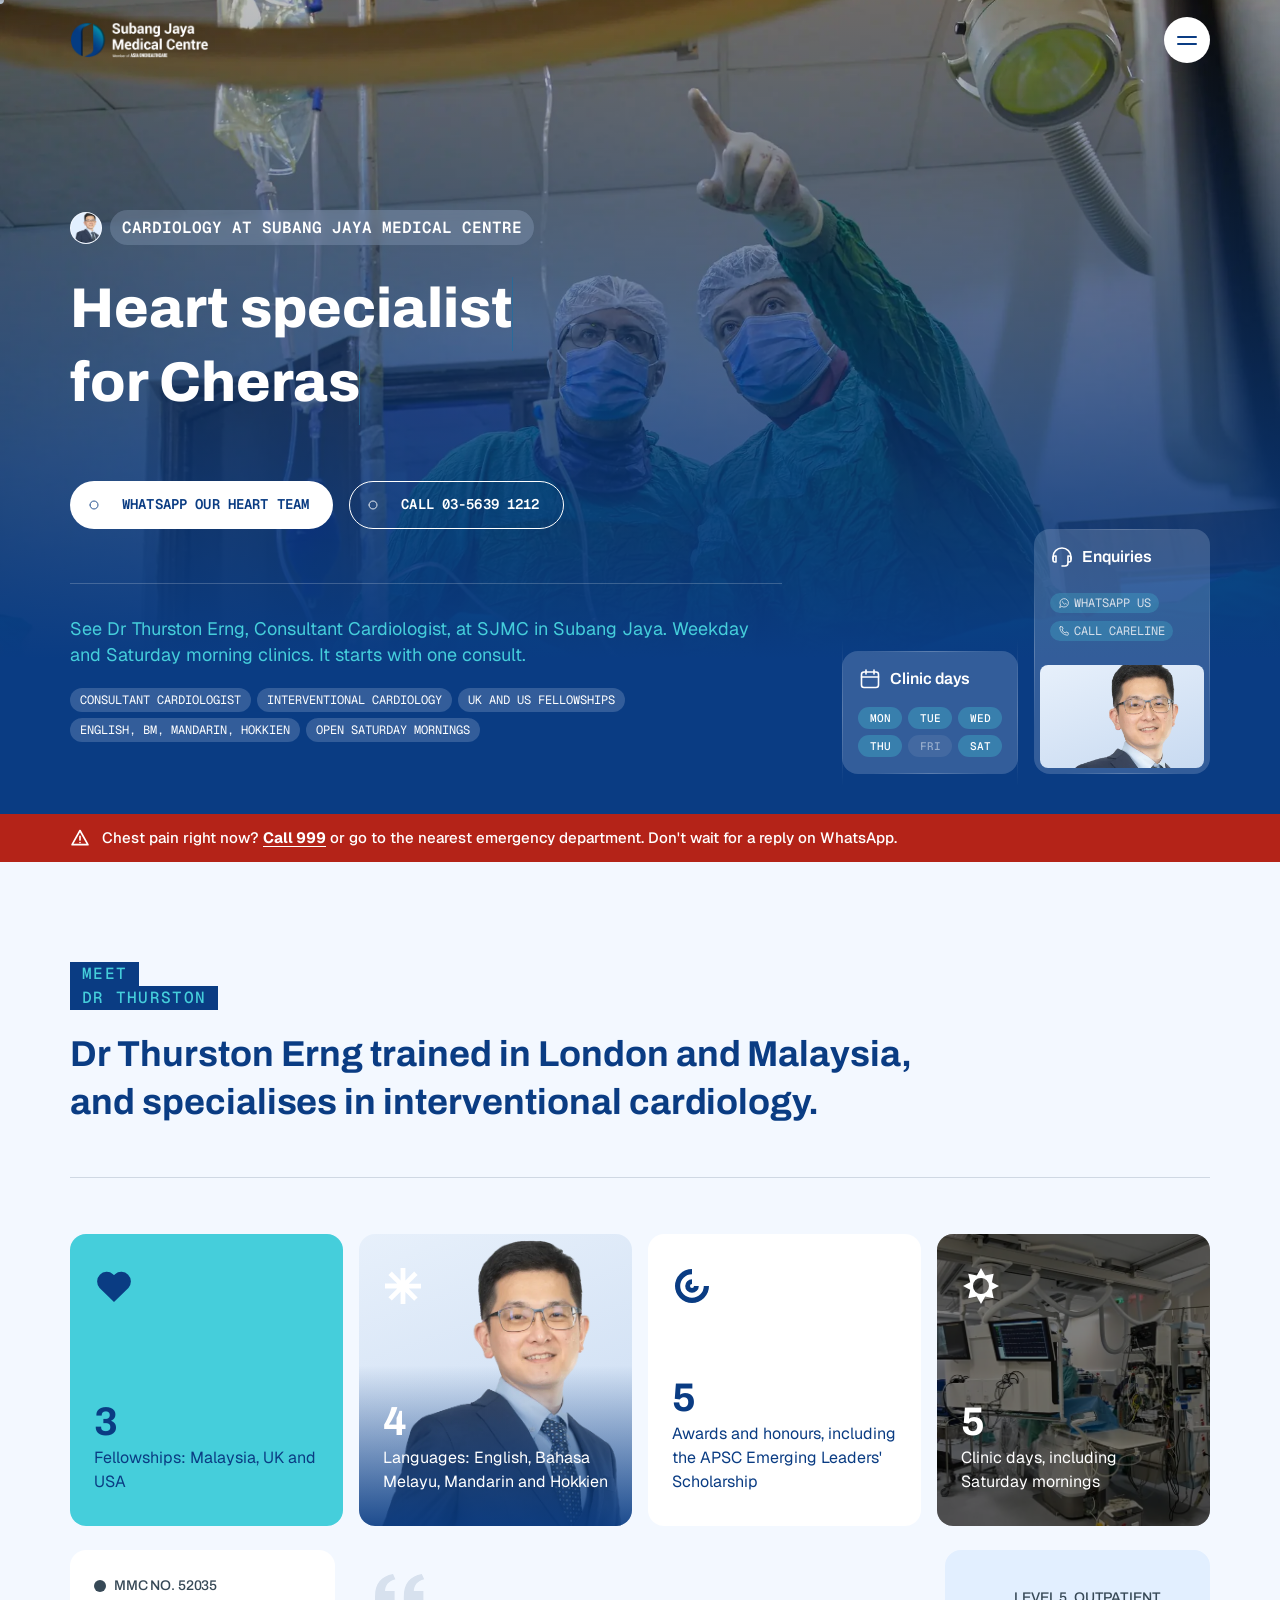
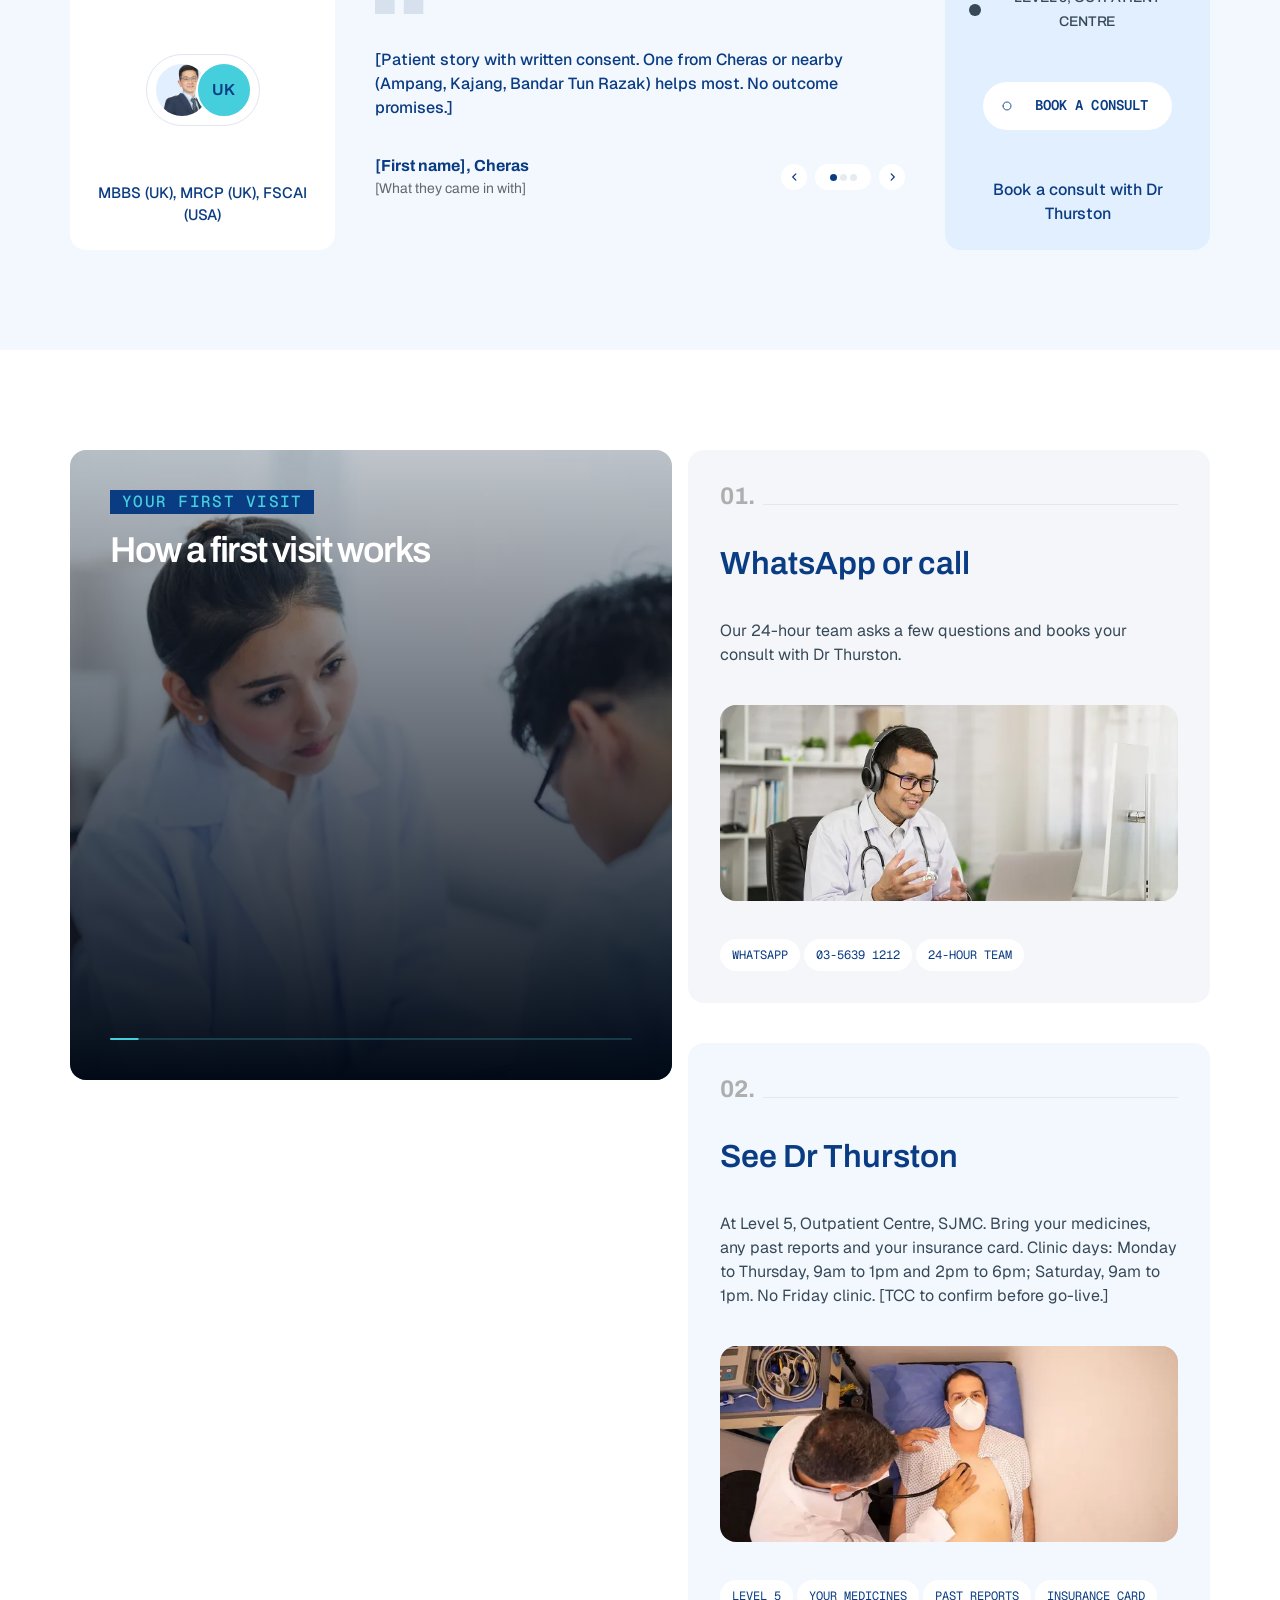
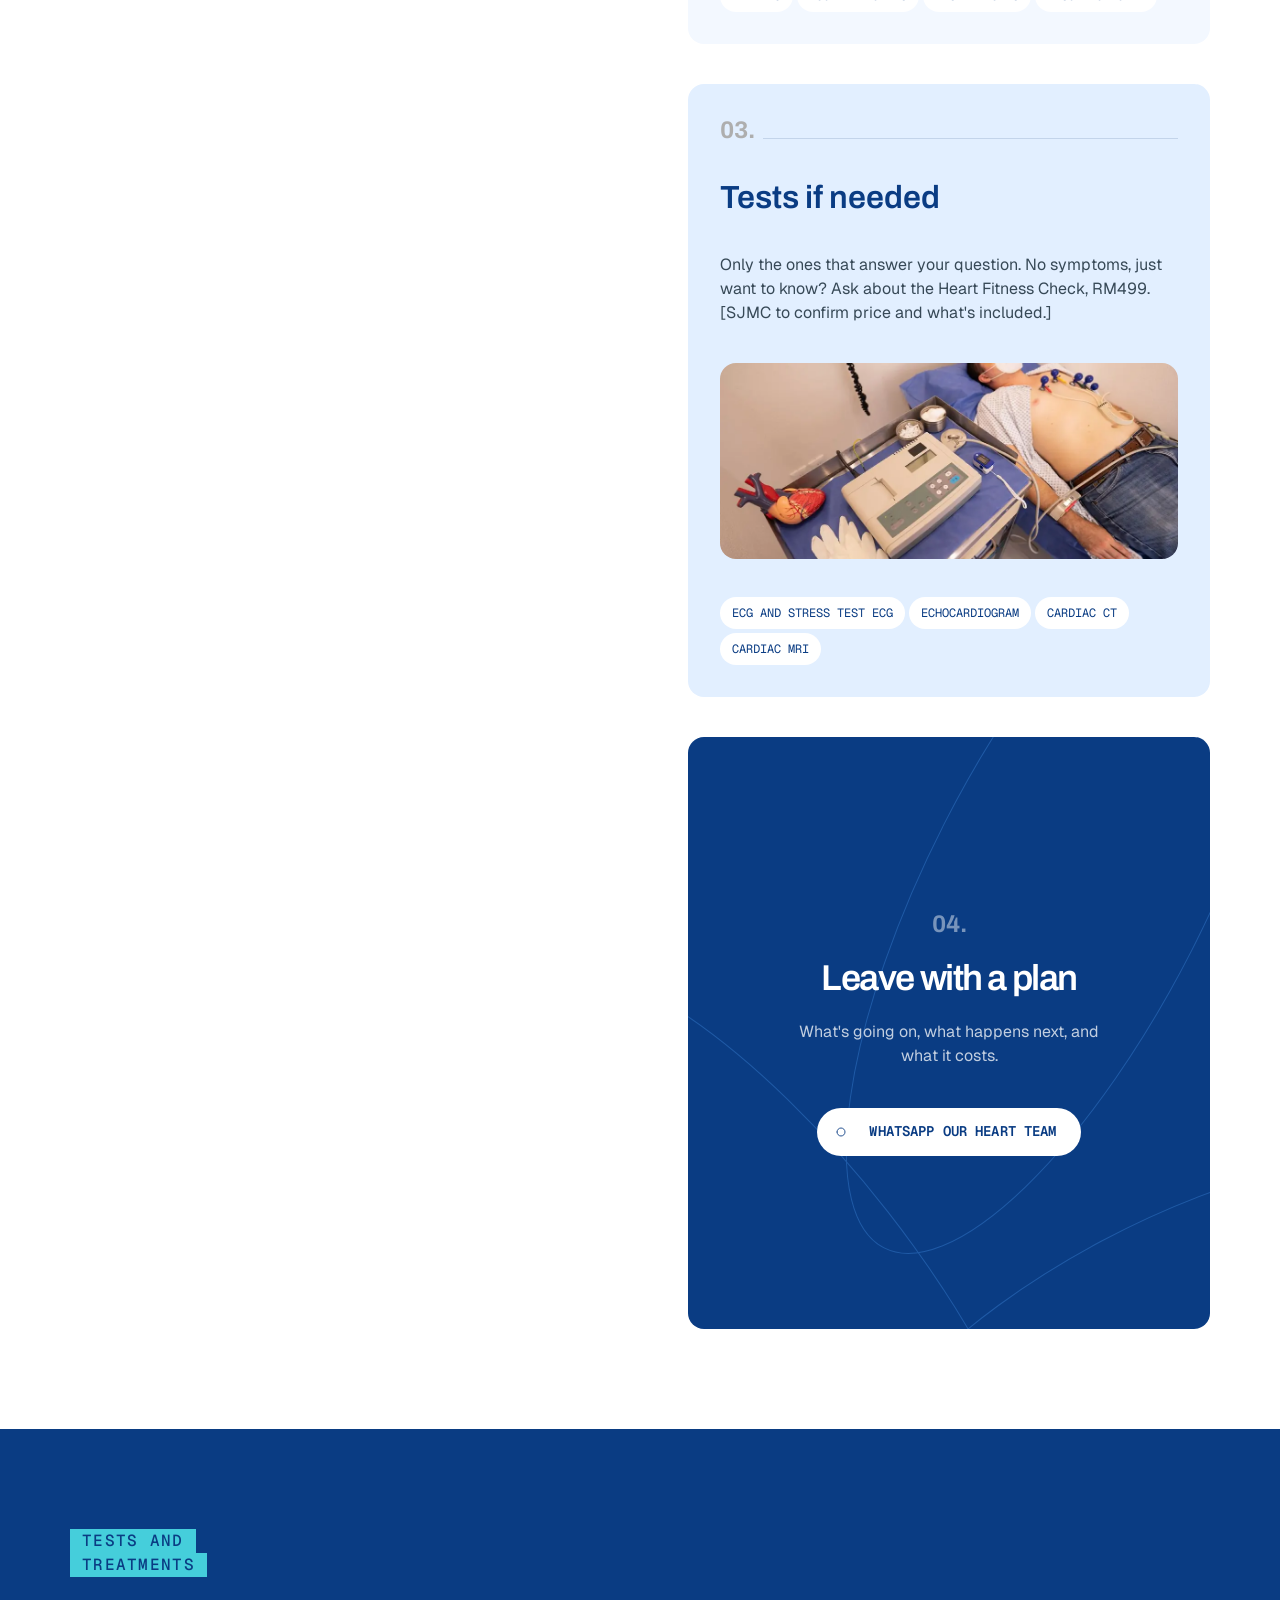
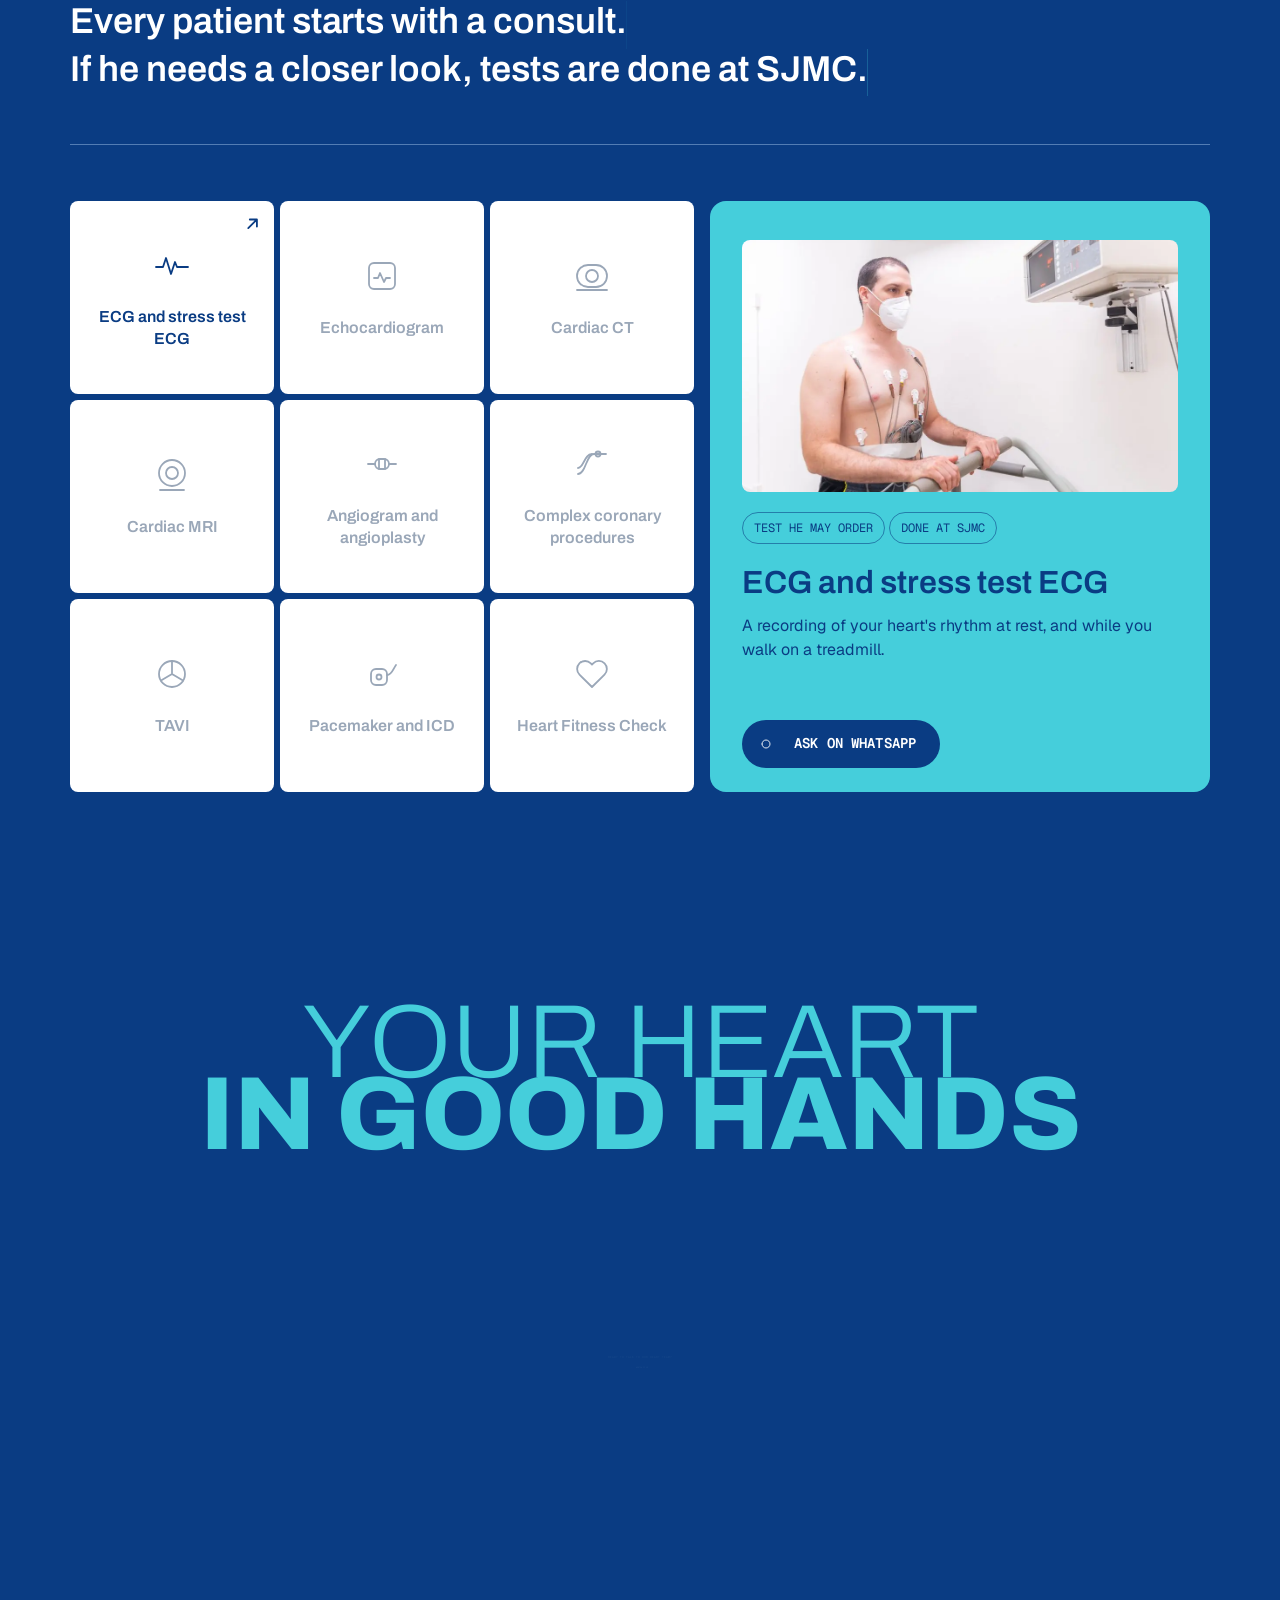
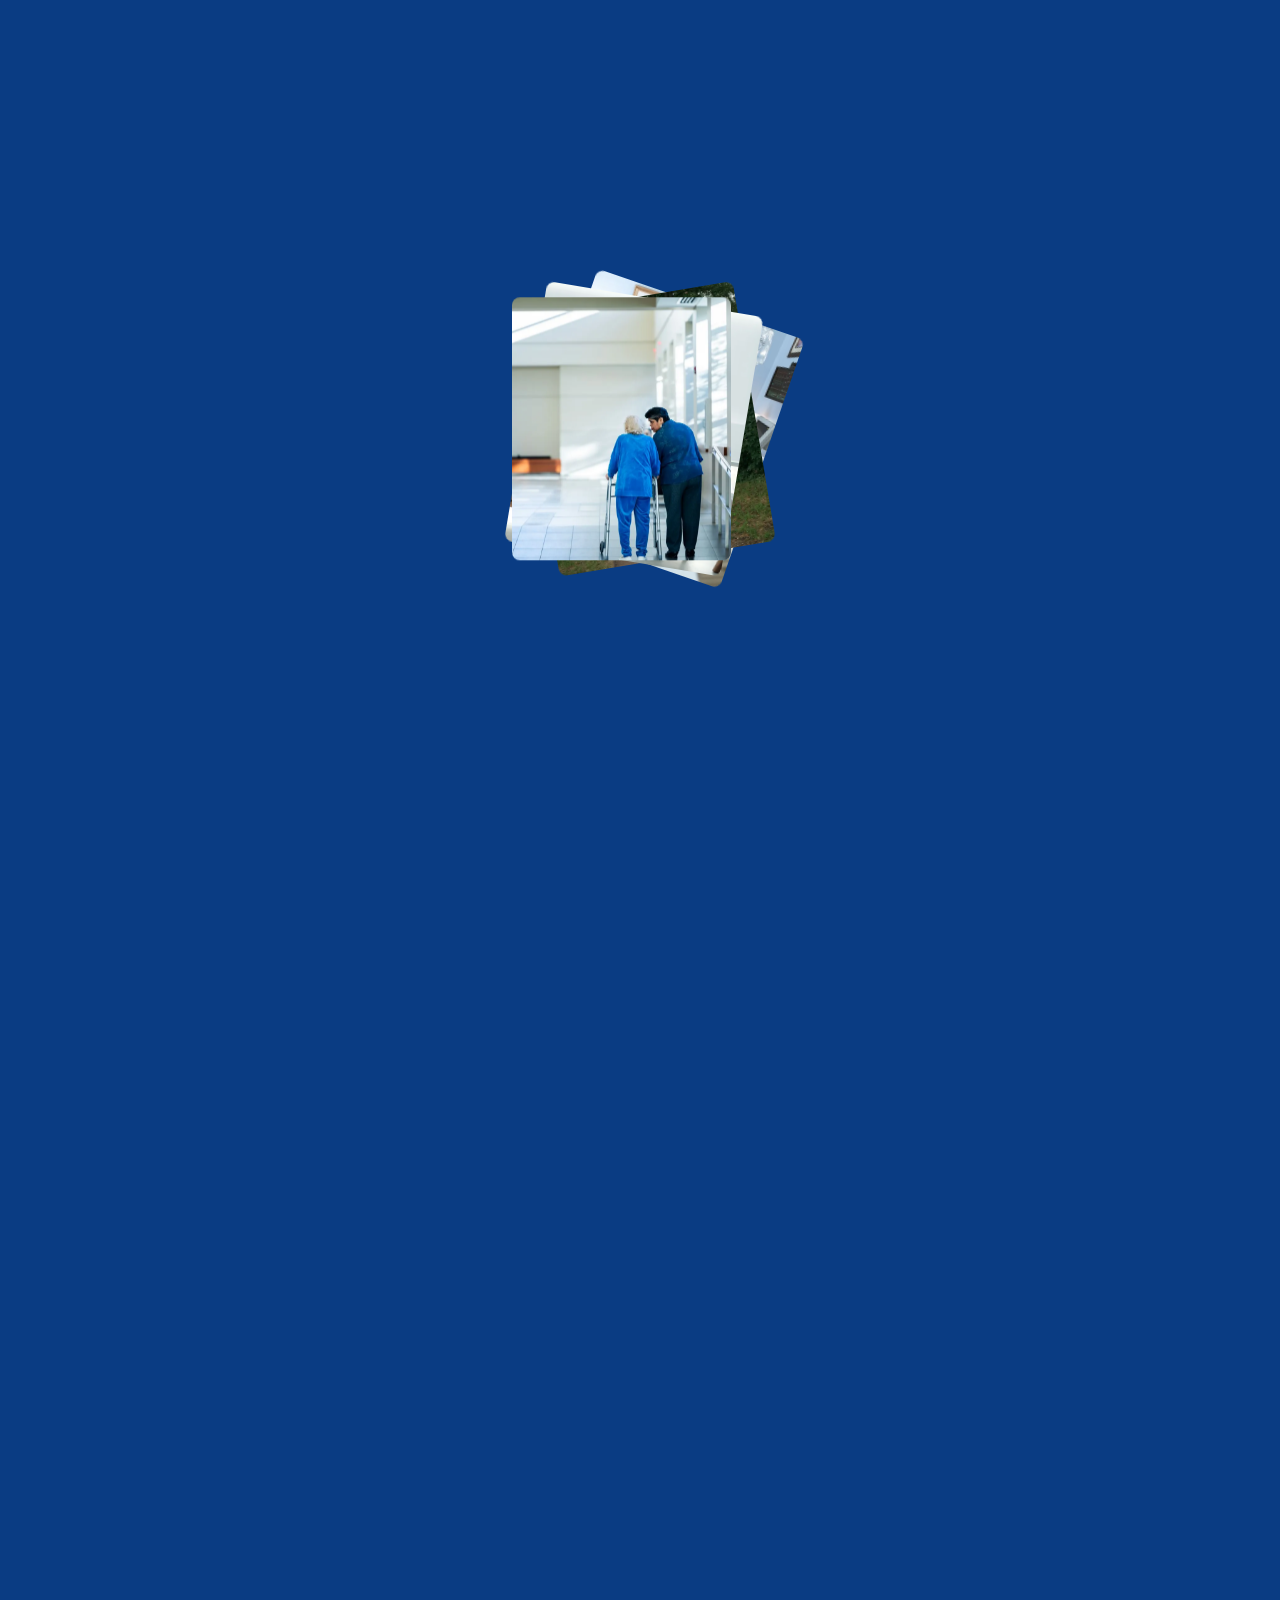
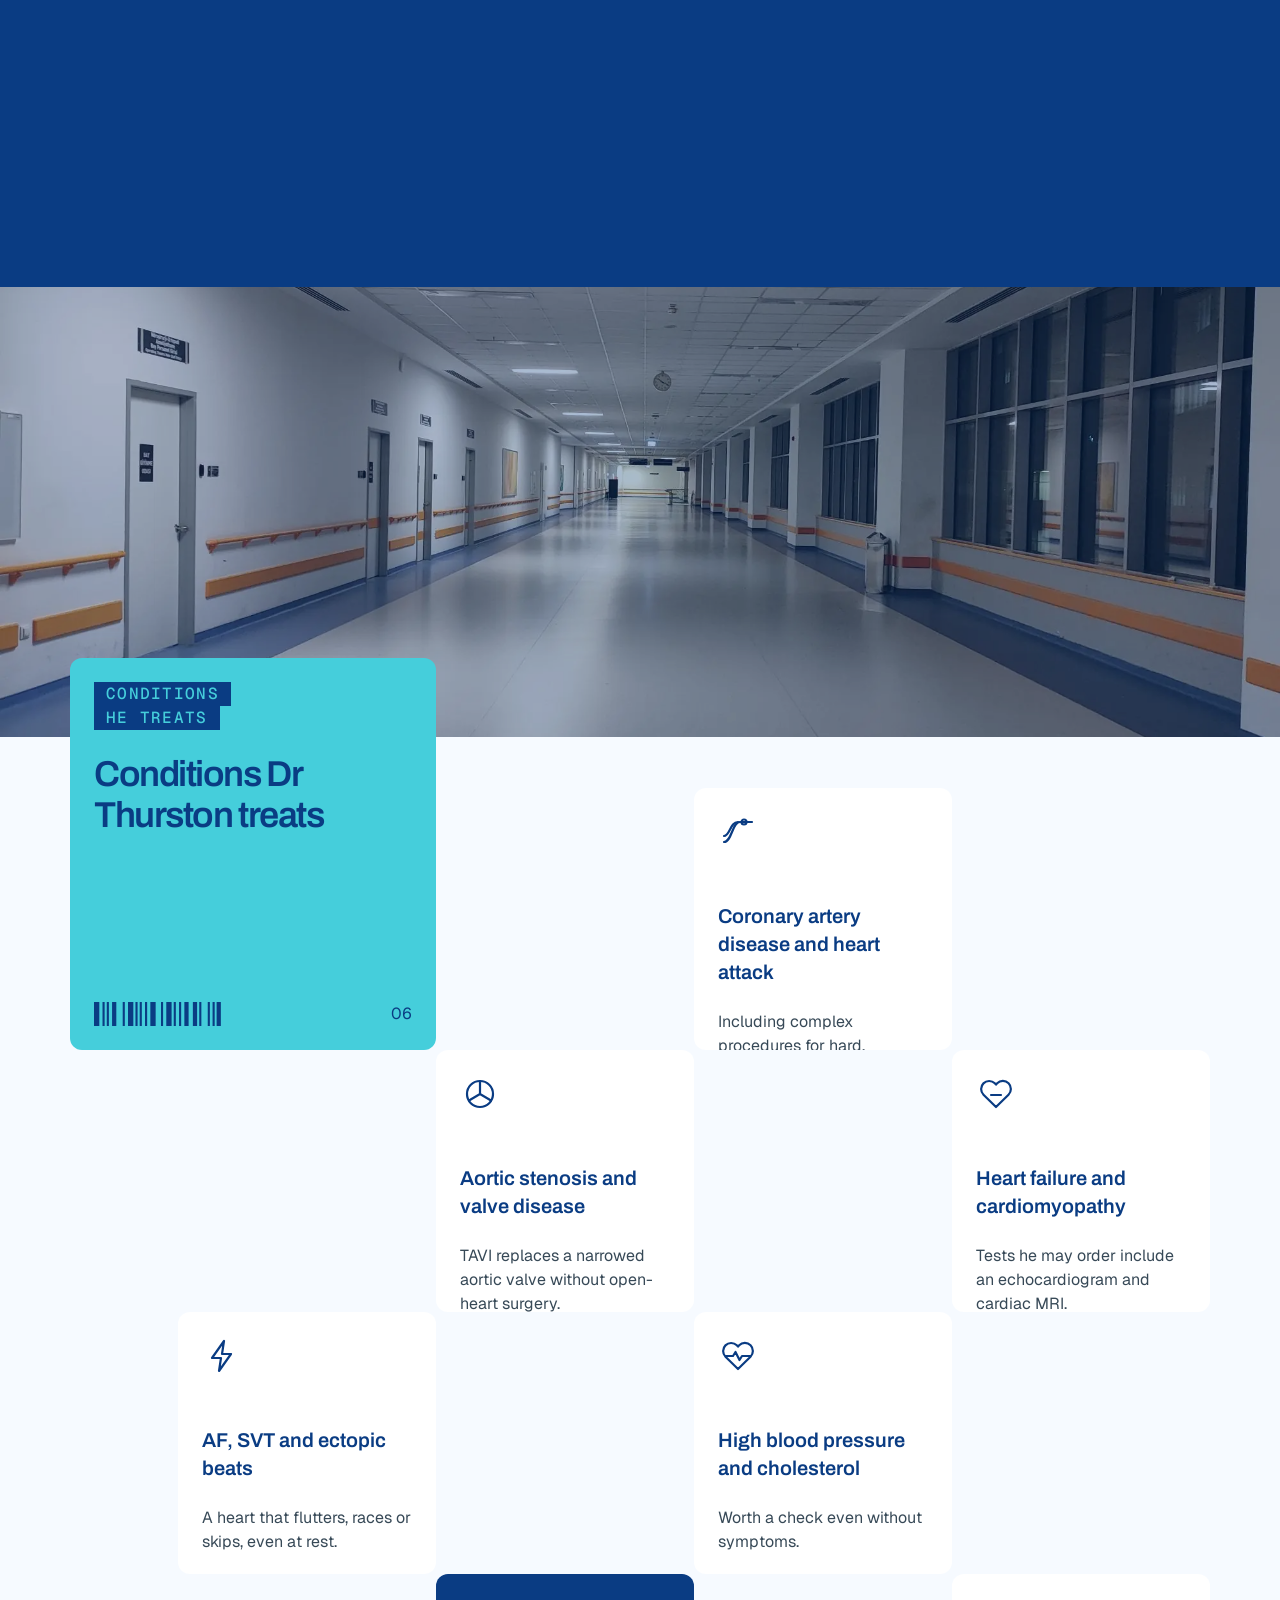
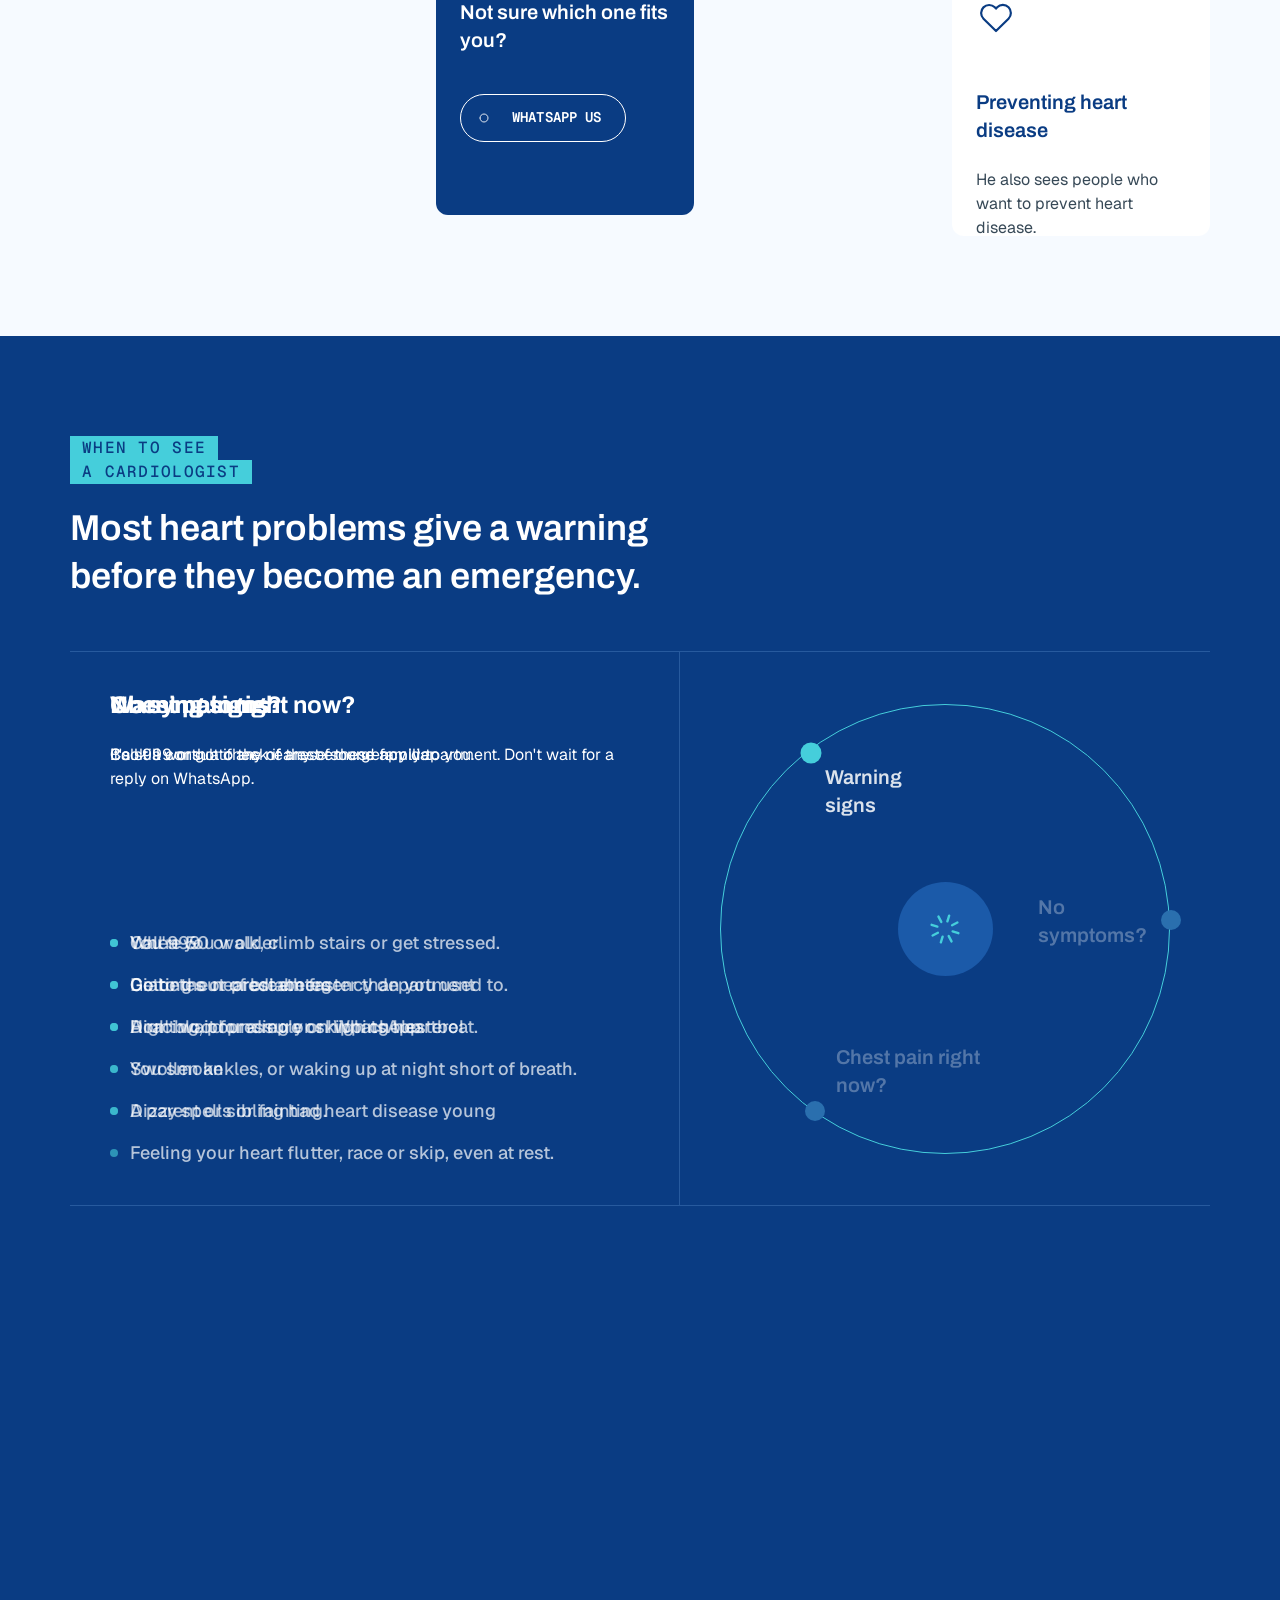
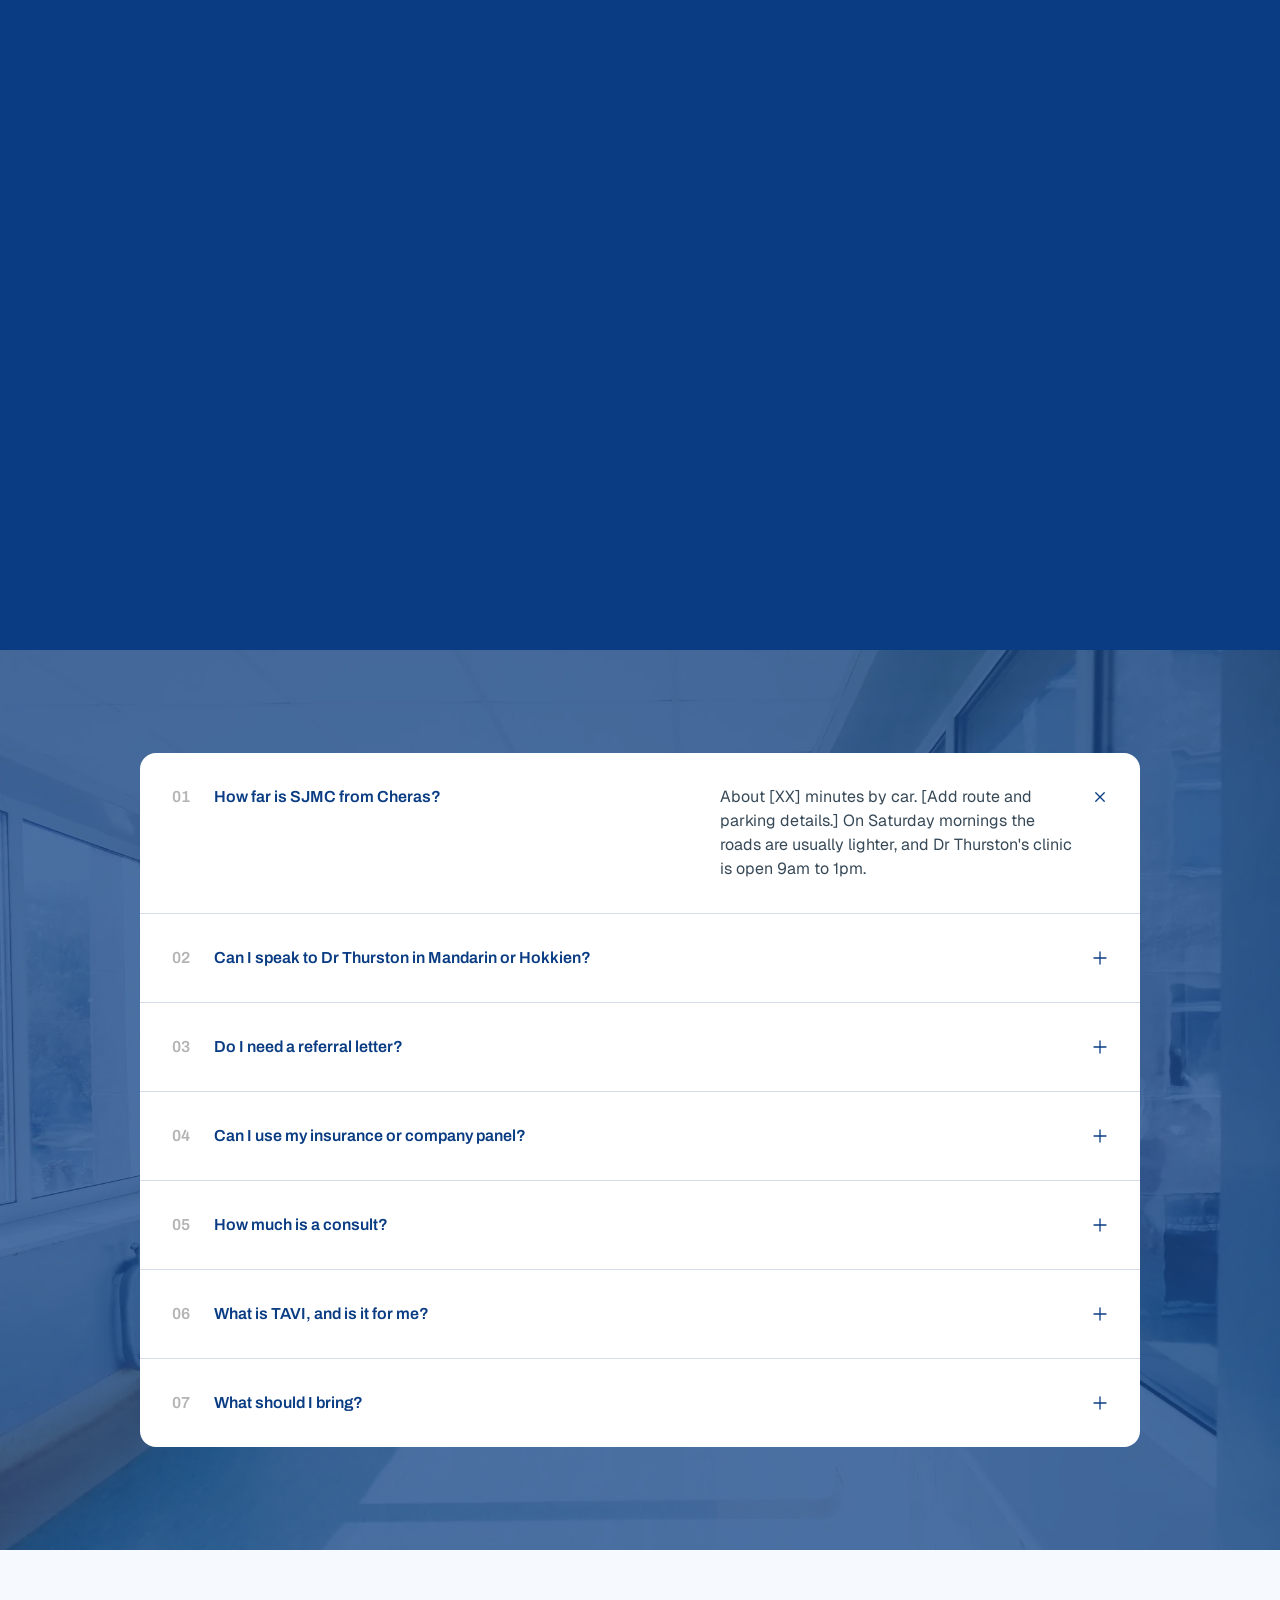
==== cheras/index.html @ 63e49a88 "Split into two doctor landing pages: Shah Alam and Cheras Rebuilt from MYSense's copy deck as two pa" ====
<!doctype html>
<html lang="en">
<head>
<meta charset="utf-8">
<meta name="viewport" content="width=device-width, initial-scale=1">
<title>Heart Specialist for Cheras | Dr Thurston, SJMC</title>
<meta name="description" content="See Consultant Cardiologist Dr Thurston Erng at SJMC. Saturday clinic, and he speaks English, BM, Mandarin and Hokkien. WhatsApp our heart team to book.">
<meta name="theme-color" content="#0a3c83">
<link rel="icon" type="image/png" href="../img/mark.png">
<link rel="preconnect" href="https://fonts.googleapis.com">
<link rel="preconnect" href="https://fonts.gstatic.com" crossorigin>
<link rel="stylesheet" href="https://fonts.googleapis.com/css2?family=Archivo:wght@300;400;500;600;700;800&family=Geist:wght@400;500;600;700&family=Geist+Mono:wght@400;500;600&family=Inter:wght@800&display=swap">
<link rel="stylesheet" href="../css/site.css?v=1792388953">
<script type="application/ld+json">{"@context": "https://schema.org", "@type": "FAQPage", "mainEntity": [{"@type": "Question", "name": "How far is SJMC from Cheras?", "acceptedAnswer": {"@type": "Answer", "text": "About [XX] minutes by car. [Add route and parking details.] On Saturday mornings the roads are usually lighter, and Dr Thurston's clinic is open 9am to 1pm."}}, {"@type": "Question", "name": "Can I speak to Dr Thurston in Mandarin or Hokkien?", "acceptedAnswer": {"@type": "Answer", "text": "Yes. He consults in English, Bahasa Melayu, Mandarin and Hokkien."}}, {"@type": "Question", "name": "Do I need a referral letter?", "acceptedAnswer": {"@type": "Answer", "text": "[SJMC to confirm.]"}}, {"@type": "Question", "name": "Can I use my insurance or company panel?", "acceptedAnswer": {"@type": "Answer", "text": "[SJMC to confirm panel list.] Bring your card and our team will check your cover before the visit."}}, {"@type": "Question", "name": "How much is a consult?", "acceptedAnswer": {"@type": "Answer", "text": "[SJMC to confirm.]"}}, {"@type": "Question", "name": "What is TAVI, and is it for me?", "acceptedAnswer": {"@type": "Answer", "text": "TAVI replaces a narrowed aortic valve through a thin tube, usually from the groin, instead of open-heart surgery. Whether it suits you depends on tests Dr Thurston explains at the consult."}}, {"@type": "Question", "name": "What should I bring?", "acceptedAnswer": {"@type": "Answer", "text": "Your IC, your medicines or a photo of them, past test reports and your insurance card."}}]}</script>
</head>
<body>
<div class="progress" aria-hidden="true"><i></i></div>
<div class="cursor" aria-hidden="true"><i class="cur-ring"></i><i class="cur-dot"></i></div>

<header class="nav" id="nav">
  <div class="wrap nav-in">
    <div class="nav-bar">
      <a class="nav-logo" href="#top" aria-label="Subang Jaya Medical Centre, back to top"><img src="../img/logo-light.webp" alt="Subang Jaya Medical Centre" width="600" height="155"></a>
      <button class="burger" type="button" aria-label="Open menu" aria-expanded="false" aria-controls="menu"><i></i><i></i></button>
    </div>
    <nav class="menu" id="menu" aria-label="Page sections">
      <div class="menu-head"><img src="../img/mark.webp" alt="" width="94" height="100"><button class="mclose" type="button" aria-label="Close menu"><i></i><i></i></button></div>
      <div class="menu-links"><a class="mlink" href="#top"><span class="mn">01</span><span class="mt">Home</span><svg class="arw" viewBox="0 0 14 14" aria-hidden="true"><path d="M1.5 7h10.5M7.8 2.6 12.2 7l-4.4 4.4" fill="none" stroke="currentColor" stroke-width="1.6" stroke-linecap="round" stroke-linejoin="round"/></svg></a><a class="mlink" href="#signs"><span class="mn">02</span><span class="mt">When to see us</span><svg class="arw" viewBox="0 0 14 14" aria-hidden="true"><path d="M1.5 7h10.5M7.8 2.6 12.2 7l-4.4 4.4" fill="none" stroke="currentColor" stroke-width="1.6" stroke-linecap="round" stroke-linejoin="round"/></svg></a><a class="mlink" href="#treatments"><span class="mn">03</span><span class="mt">Tests and treatments</span><svg class="arw" viewBox="0 0 14 14" aria-hidden="true"><path d="M1.5 7h10.5M7.8 2.6 12.2 7l-4.4 4.4" fill="none" stroke="currentColor" stroke-width="1.6" stroke-linecap="round" stroke-linejoin="round"/></svg></a><a class="mlink" href="#visit"><span class="mn">04</span><span class="mt">Your first visit</span><svg class="arw" viewBox="0 0 14 14" aria-hidden="true"><path d="M1.5 7h10.5M7.8 2.6 12.2 7l-4.4 4.4" fill="none" stroke="currentColor" stroke-width="1.6" stroke-linecap="round" stroke-linejoin="round"/></svg></a><a class="mlink" href="#doctor"><span class="mn">05</span><span class="mt">Meet Dr Thurston</span><svg class="arw" viewBox="0 0 14 14" aria-hidden="true"><path d="M1.5 7h10.5M7.8 2.6 12.2 7l-4.4 4.4" fill="none" stroke="currentColor" stroke-width="1.6" stroke-linecap="round" stroke-linejoin="round"/></svg></a><a class="mlink" href="#book"><span class="mn">06</span><span class="mt">WhatsApp us</span><svg class="arw" viewBox="0 0 14 14" aria-hidden="true"><path d="M1.5 7h10.5M7.8 2.6 12.2 7l-4.4 4.4" fill="none" stroke="currentColor" stroke-width="1.6" stroke-linecap="round" stroke-linejoin="round"/></svg></a></div>
    </nav>
  </div>
</header>
<main>

<section class="hero" id="top">
  <div class="hero-bg"><img class="" src="../img/hero.webp" alt="Cardiologists working in a catheterisation laboratory" decoding="async" style="object-position:55% 40%"><i class="hero-grad"></i></div>
  <div class="wrap hero-in">
    <div class="hero-top">
      <div class="hero-tw">
        <div class="trusted"><div class="avs"><img class="av" src="../img/dr-thurston.webp" alt="Dr Thurston Erng" decoding="async" style="object-position:50% 14%"></div><span class="tbadge">Cardiology at Subang Jaya Medical Centre</span></div>
        <div class="wipe hero-h w-hero"><div class="wl" data-delay="0.0"><h1 class="wt">Heart specialist</h1><i class="w1"></i><i class="w2"></i></div><div class="wl" data-delay="0.2"><h1 class="wt">for Cheras</h1><i class="w1"></i><i class="w2"></i></div></div>
      </div>
      <div class="btns"><a class="btn btn-solid" href="https://wa.me/60193171818?text=Hi%2C%20I%27d%20like%20a%20consult%20with%20Dr%20Thurston.%20Ref%3A%20CH-LP" target="_blank" rel="noopener"><span class="bi"><svg class="ring" viewBox="0 0 12 12" aria-hidden="true"><path d="M 0 4 C 0 1.791 1.791 0 4 0 C 6.209 0 8 1.791 8 4 C 8 6.209 6.209 8 4 8 C 1.791 8 0 6.209 0 4 Z" fill="none" stroke="currentColor" stroke-dasharray="25.136 22.622" stroke-linecap="round" stroke-linejoin="round" stroke-width=".875" transform="translate(2 2)"/></svg><svg class="arw" viewBox="0 0 14 14" aria-hidden="true"><path d="M1.5 7h10.5M7.8 2.6 12.2 7l-4.4 4.4" fill="none" stroke="currentColor" stroke-width="1.6" stroke-linecap="round" stroke-linejoin="round"/></svg></span><span class="bt">WhatsApp our heart team</span></a><a class="btn btn-outline" href="tel:+60356391212"><span class="bi"><svg class="ring" viewBox="0 0 12 12" aria-hidden="true"><path d="M 0 4 C 0 1.791 1.791 0 4 0 C 6.209 0 8 1.791 8 4 C 8 6.209 6.209 8 4 8 C 1.791 8 0 6.209 0 4 Z" fill="none" stroke="currentColor" stroke-dasharray="25.136 22.622" stroke-linecap="round" stroke-linejoin="round" stroke-width=".875" transform="translate(2 2)"/></svg><svg class="arw" viewBox="0 0 14 14" aria-hidden="true"><path d="M1.5 7h10.5M7.8 2.6 12.2 7l-4.4 4.4" fill="none" stroke="currentColor" stroke-width="1.6" stroke-linecap="round" stroke-linejoin="round"/></svg></span><span class="bt">Call 03-5639 1212</span></a></div>
    </div>
    <div class="hero-bottom">
      <div class="hero-sub"><p>See Dr Thurston Erng, Consultant Cardiologist, at SJMC in Subang Jaya. Weekday and Saturday morning clinics. It starts with one consult.</p><ul class="trust"><li>Consultant Cardiologist</li><li>Interventional cardiology</li><li>UK and US fellowships</li><li>English, BM, Mandarin, Hokkien</li><li>Open Saturday mornings</li></ul></div>
      <div class="hero-widgets">
        <div class="hw hw-follow"><i class="hl hl-r"></i><i class="hl hl-b"></i><i class="hl hl-l"></i><i class="hl hl-t"></i>
          <div class="hw-in">
            <div class="hw-title"><svg viewBox="0 0 24 24" aria-hidden="true" fill="none" stroke="currentColor" stroke-width="1.6" stroke-linecap="round" stroke-linejoin="round"><rect x="3.5" y="5" width="17" height="15.5" rx="2.5"/><path d="M3.5 10h17M8 3v4M16 3v4"/></svg><span>Clinic days</span></div>
            <div class="days"><span class="day on">Mon</span><span class="day on">Tue</span><span class="day on">Wed</span><span class="day on">Thu</span><span class="day">Fri</span><span class="day on">Sat</span></div>
          </div>
        </div>
        <div class="hw hw-enq"><i class="hl hl-r"></i><i class="hl hl-b"></i><i class="hl hl-l"></i><i class="hl hl-t"></i>
          <div class="hw-in">
            <div class="hw-title"><svg viewBox="0 0 24 24" aria-hidden="true" fill="none" stroke="currentColor" stroke-width="1.6" stroke-linecap="round" stroke-linejoin="round"><path d="M3 14v-2a9 9 0 0 1 18 0v2"/><path d="M21 15a2 2 0 0 1-2 2h-1v-6h1a2 2 0 0 1 2 2zM3 15a2 2 0 0 0 2 2h1v-6H5a2 2 0 0 0-2 2z"/><path d="M18 17v1a3 3 0 0 1-3 3h-3"/></svg><span>Enquiries</span></div>
            <div class="enq-badges">
              <a class="eb" href="https://wa.me/60193171818?text=Hi%2C%20I%27d%20like%20a%20consult%20with%20Dr%20Thurston.%20Ref%3A%20CH-LP" target="_blank" rel="noopener"><svg viewBox="0 0 24 24" aria-hidden="true" fill="none" stroke="currentColor" stroke-width="1.8" stroke-linecap="round" stroke-linejoin="round"><path d="M3.5 20.5 5 16a8.5 8.5 0 1 1 3.2 3.2z"/><path d="M9 9.5c.3 2 2.3 4.3 4.6 4.9l1.2-1.2 1.9.9"/></svg><span>WhatsApp us</span></a>
              <a class="eb" href="tel:+60356391212"><svg viewBox="0 0 24 24" aria-hidden="true" fill="none" stroke="currentColor" stroke-width="1.8" stroke-linecap="round" stroke-linejoin="round"><path d="M5 3.5h3.5l1.7 4.3-2.2 1.5a11 11 0 0 0 6.7 6.7l1.5-2.2 4.3 1.7V19a1.5 1.5 0 0 1-1.6 1.5A16.5 16.5 0 0 1 3.5 5.1 1.5 1.5 0 0 1 5 3.5z"/></svg><span>Call careline</span></a>
            </div>
          </div>
          <div class="hw-img hw-doc"><img class="" src="../img/dr-thurston.webp" alt="Dr Thurston Erng" loading="lazy" decoding="async" style="object-position:50% 12%"></div>
        </div>
      </div>
    </div>
  </div>
</section>
<div class="emerg" role="note"><div class="wrap emerg-in"><svg viewBox="0 0 24 24" aria-hidden="true" fill="none" stroke="currentColor" stroke-width="2" stroke-linecap="round" stroke-linejoin="round"><path d="M12 3 2.5 20h19z"/><path d="M12 10v4.5M12 17.5v.01"/></svg><p>Chest pain right now? <a href="tel:999">Call 999</a> or go to the nearest emergency department. Don&#x27;t wait for a reply on WhatsApp.</p></div></div>

<section class="about sec" id="doctor">
  <div class="wrap">
    <div class="sec-head"><div class="badge v1"><span class="bl"><i></i><b>Meet</b></span><span class="bl"><i></i><b>Dr Thurston</b></span></div><div class="wipe  w-light"><div class="wl" data-delay="0.0"><h2 class="wt">Dr Thurston Erng trained in London and Malaysia,</h2><i class="w1"></i><i class="w2"></i></div><div class="wl" data-delay="0.2"><h2 class="wt">and specialises in interventional cardiology.</h2><i class="w1"></i><i class="w2"></i></div></div></div>
    <div class="about-body">
      <div class="stats"><div class="sc sc-accent"><span class="sc-icon"><svg viewBox="0 0 40 40" aria-hidden="true"><path fill="currentColor" d="M20 36 5.6 21.9A9.6 9.6 0 0 1 19 8.2l1 1 1-1a9.6 9.6 0 0 1 13.4 13.7z"/></svg></span>
          <div class="sc-stat"><div class="num" aria-label="3"><span class="dg" data-d="3"><span class="dg-col"><span>0</span><span>1</span><span>2</span><span>3</span><span>4</span><span>5</span><span>6</span><span>7</span><span>8</span><span>9</span></span></span></div><p>Fellowships: Malaysia, UK and USA</p></div></div><div class="sc sc-photo"><div class="sc-bg sc-doc"><img class="" src="../img/dr-thurston.webp" alt="Dr Thurston Erng" loading="lazy" decoding="async" style="object-position:50% 10%"><i class="sc-fade"></i></div><span class="sc-icon spin"><svg viewBox="0 0 40 40" aria-hidden="true"><path fill="currentColor" d="M17.6 2h4.8v12.4l8.8-8.8 3.4 3.4-8.8 8.8H38v4.8H25.8l8.8 8.8-3.4 3.4-8.8-8.8V38h-4.8V25.8l-8.8 8.8-3.4-3.4 8.8-8.8H2v-4.8h12.2L5.4 9l3.4-3.4 8.8 8.8z"/></svg></span>
          <div class="sc-stat"><div class="num" aria-label="4"><span class="dg" data-d="4"><span class="dg-col"><span>0</span><span>1</span><span>2</span><span>3</span><span>4</span><span>5</span><span>6</span><span>7</span><span>8</span><span>9</span></span></span></div><p>Languages: English, Bahasa Melayu, Mandarin and Hokkien</p></div></div><div class="sc sc-white"><span class="sc-icon spin"><svg viewBox="0 0 40 40" aria-hidden="true"><path fill="currentColor" d="M20 3a17 17 0 1 0 17 17h-5.2A11.8 11.8 0 1 1 20 8.2V3zm0 10.2A6.8 6.8 0 1 0 26.8 20H22a2 2 0 1 1-2-2z"/></svg></span>
          <div class="sc-stat"><div class="num" aria-label="5"><span class="dg" data-d="5"><span class="dg-col"><span>0</span><span>1</span><span>2</span><span>3</span><span>4</span><span>5</span><span>6</span><span>7</span><span>8</span><span>9</span></span></span></div><p>Awards and honours, including the APSC Emerging Leaders&#x27; Scholarship</p></div></div><div class="sc sc-photo"><div class="sc-bg"><img class="" src="../img/blog-cathlab.webp" alt="A catheterisation laboratory" loading="lazy" decoding="async" style="object-position:50% 50%"><i class="sc-ov"></i></div><span class="sc-icon"><svg viewBox="0 0 40 40" aria-hidden="true"><path fill="currentColor" d="m20 2 4.2 7.6 8.5-1.9-1.9 8.5L38 20l-7.2 3.8 1.9 8.5-8.5-1.9L20 38l-4.2-7.6-8.5 1.9 1.9-8.5L2 20l7.2-3.8-1.9-8.5 8.5 1.9zm0 10a8 8 0 1 0 0 16 8 8 0 0 0 0-16z"/></svg></span>
          <div class="sc-stat"><div class="num" aria-label="5"><span class="dg" data-d="5"><span class="dg-col"><span>0</span><span>1</span><span>2</span><span>3</span><span>4</span><span>5</span><span>6</span><span>7</span><span>8</span><span>9</span></span></span></div><p>Clinic days, including Saturday mornings</p></div></div></div>
      <div class="stats2">
        <div class="rate">
          <div class="rate-top"><i class="dot"></i><span>MMC no. 52035</span></div>
          <div class="rate-av"><img class="" src="../img/dr-thurston.webp" alt="Dr Thurston Erng" loading="lazy" decoding="async" style="object-position:50% 12%"><span class="more">UK</span></div>
          <p>MBBS (UK), MRCP (UK), FSCAI (USA)</p>
        </div>
        <div class="testi" data-slider>
          <svg class="quote" viewBox="0 0 52 40" aria-hidden="true"><path fill="currentColor" d="M0 40V22.4C0 9.6 6 2.2 18 0l2.4 5.2C13.6 7 10.3 11 10 17h9.6v23zm28.8 0V22.4C28.8 9.6 34.8 2.2 46.8 0l2.4 5.2C42.4 7 39.1 11 38.8 17h9.6v23z"/></svg>
          <div class="q-block"><p class="q-text on">[Patient story with written consent. One from Cheras or nearby (Ampang, Kajang, Bandar Tun Razak) helps most. No outcome promises.]</p><p class="q-text">[Second patient story, with written consent. First name, area and what they came in with.]</p><p class="q-text">[Third patient story, with written consent.]</p></div>
          <div class="q-bottom">
            <div class="q-infos"><div class="q-info on"><b>[First name], Cheras</b><span>[What they came in with]</span></div><div class="q-info"><b>[First name], [area]</b><span>[What they came in with]</span></div><div class="q-info"><b>[First name], [area]</b><span>[What they came in with]</span></div></div>
            <div class="q-nav"><button class="q-arrow q-prev" type="button" aria-label="Previous story"><svg viewBox="0 0 8 10" aria-hidden="true"><path d="M5.5 1.5 2 5l3.5 3.5" fill="none" stroke="currentColor" stroke-width="1.4" stroke-linecap="round" stroke-linejoin="round"/></svg></button><div class="q-dots"><i class="on"></i><i class=""></i><i class=""></i></div><button class="q-arrow q-next" type="button" aria-label="Next story"><svg viewBox="0 0 8 10" aria-hidden="true"><path d="M2.5 1.5 6 5 2.5 8.5" fill="none" stroke="currentColor" stroke-width="1.4" stroke-linecap="round" stroke-linejoin="round"/></svg></button></div>
          </div>
        </div>
        <div class="est">
          <div class="rate-top"><i class="dot"></i><span>Level 5, Outpatient Centre</span></div>
          <a class="btn btn-solid" href="https://wa.me/60193171818?text=Hi%2C%20I%27d%20like%20a%20consult%20with%20Dr%20Thurston.%20Ref%3A%20CH-LP" target="_blank" rel="noopener"><span class="bi"><svg class="ring" viewBox="0 0 12 12" aria-hidden="true"><path d="M 0 4 C 0 1.791 1.791 0 4 0 C 6.209 0 8 1.791 8 4 C 8 6.209 6.209 8 4 8 C 1.791 8 0 6.209 0 4 Z" fill="none" stroke="currentColor" stroke-dasharray="25.136 22.622" stroke-linecap="round" stroke-linejoin="round" stroke-width=".875" transform="translate(2 2)"/></svg><svg class="arw" viewBox="0 0 14 14" aria-hidden="true"><path d="M1.5 7h10.5M7.8 2.6 12.2 7l-4.4 4.4" fill="none" stroke="currentColor" stroke-width="1.6" stroke-linecap="round" stroke-linejoin="round"/></svg></span><span class="bt">Book a consult</span></a>
          <p>Book a consult with Dr Thurston</p>
        </div>
      </div>
    </div>
  </div>
</section>

<section class="care sec" id="visit">
  <div class="wrap">
    <div class="care-slide">
      <div class="care-left">
        <div class="cl-bg"><img class="" src="../img/wwd-consult.webp" alt="A doctor talks a patient through her results" loading="lazy" decoding="async" style="object-position:45% 40%"><i class="cl-ov"></i></div>
        <div class="cl-top"><div class="badge v1"><span class="bl"><i></i><b>Your first visit</b></span></div><h2 class="cl-h">How a first visit works</h2></div>
        <div class="cl-div"><i></i></div>
      </div>
      <div class="care-cards"><article class="cc cc-1" data-card="0">
          <div class="cc-top"><div class="cc-sl"><span>01.</span><i></i></div>
            <div class="cc-tb"><h3>WhatsApp or call</h3><p>Our 24-hour team asks a few questions and books your consult with Dr Thurston.</p></div></div>
          <div class="cc-img"><img class="" src="../img/tele-consult.webp" alt="A member of the care team on a video call" loading="lazy" decoding="async"></div>
          <div class="tags"><span>WhatsApp</span><span>03-5639 1212</span><span>24-hour team</span></div></article><article class="cc cc-2" data-card="1">
          <div class="cc-top"><div class="cc-sl"><span>02.</span><i></i></div>
            <div class="cc-tb"><h3>See Dr Thurston</h3><p>At Level 5, Outpatient Centre, SJMC. Bring your medicines, any past reports and your insurance card. Clinic days: Monday to Thursday, 9am to 1pm and 2pm to 6pm; Saturday, 9am to 1pm. No Friday clinic. [TCC to confirm before go-live.]</p></div></div>
          <div class="cc-img"><img class="" src="../img/stat-exam.webp" alt="A doctor listens to a patient&#x27;s heart" loading="lazy" decoding="async"></div>
          <div class="tags"><span>Level 5</span><span>Your medicines</span><span>Past reports</span><span>Insurance card</span></div></article><article class="cc cc-3" data-card="2">
          <div class="cc-top"><div class="cc-sl"><span>03.</span><i></i></div>
            <div class="cc-tb"><h3>Tests if needed</h3><p>Only the ones that answer your question. No symptoms, just want to know? Ask about the Heart Fitness Check, RM499. [SJMC to confirm price and what&#x27;s included.]</p></div></div>
          <div class="cc-img"><img class="" src="../img/wwd-diagnose.webp" alt="A patient has an ECG recorded" loading="lazy" decoding="async"></div>
          <div class="tags"><span>ECG and stress test ECG</span><span>Echocardiogram</span><span>Cardiac CT</span><span>Cardiac MRI</span></div></article><article class="cc cc-cta" data-card="3"><svg class="arcs" viewBox="0 0 522 592" preserveAspectRatio="xMidYMid slice" aria-hidden="true" fill="none" stroke="currentColor"><ellipse pathLength="1" cx="380" cy="150" rx="139" ry="405" transform="rotate(27 380 150)"/><ellipse pathLength="1" cx="90" cy="560" rx="139" ry="405" transform="rotate(-38 90 560)"/><ellipse pathLength="1" cx="470" cy="610" rx="120" ry="330" transform="rotate(62 470 610)"/></svg><span class="cta-n">04.</span><h3>Leave with a plan</h3>
      <p class="cta-p">What's going on, what happens next, and what it costs.</p><a class="btn btn-solid" href="https://wa.me/60193171818?text=Hi%2C%20I%27d%20like%20a%20consult%20with%20Dr%20Thurston.%20Ref%3A%20CH-LP" target="_blank" rel="noopener"><span class="bi"><svg class="ring" viewBox="0 0 12 12" aria-hidden="true"><path d="M 0 4 C 0 1.791 1.791 0 4 0 C 6.209 0 8 1.791 8 4 C 8 6.209 6.209 8 4 8 C 1.791 8 0 6.209 0 4 Z" fill="none" stroke="currentColor" stroke-dasharray="25.136 22.622" stroke-linecap="round" stroke-linejoin="round" stroke-width=".875" transform="translate(2 2)"/></svg><svg class="arw" viewBox="0 0 14 14" aria-hidden="true"><path d="M1.5 7h10.5M7.8 2.6 12.2 7l-4.4 4.4" fill="none" stroke="currentColor" stroke-width="1.6" stroke-linecap="round" stroke-linejoin="round"/></svg></span><span class="bt">WhatsApp our heart team</span></a></article></div>
    </div>
  </div>
</section>

<section class="work sec" id="treatments">
  <div class="wrap work-top">
    <div class="sec-head"><div class="badge v2"><span class="bl"><i></i><b>Tests and</b></span><span class="bl"><i></i><b>treatments</b></span></div><div class="wipe  w-dark"><div class="wl" data-delay="0.0"><h2 class="wt">Every patient starts with a consult.</h2><i class="w1"></i><i class="w2"></i></div><div class="wl" data-delay="0.2"><h2 class="wt">If he needs a closer look, tests are done at SJMC.</h2><i class="w1"></i><i class="w2"></i></div></div></div>
    <div class="proc-desk">
      <div class="ptiles"><button class="pt on" type="button" data-i="0" aria-label="ECG and stress test ECG"><span class="pt-ic"><svg viewBox="0 0 40 40" aria-hidden="true" fill="none" stroke="currentColor" stroke-width="1.8" stroke-linecap="round" stroke-linejoin="round"><path pathLength="1" d="M4 22h7l3-9 5 16 4-12 2 5h11"/></svg></span><span class="pt-l">ECG and stress test ECG</span><span class="pt-go"><svg class="arw" viewBox="0 0 14 14" aria-hidden="true"><path d="M1.5 7h10.5M7.8 2.6 12.2 7l-4.4 4.4" fill="none" stroke="currentColor" stroke-width="1.6" stroke-linecap="round" stroke-linejoin="round"/></svg></span></button><button class="pt" type="button" data-i="1" aria-label="Echocardiogram"><span class="pt-ic"><svg viewBox="0 0 40 40" aria-hidden="true" fill="none" stroke="currentColor" stroke-width="1.8" stroke-linecap="round" stroke-linejoin="round"><rect pathLength="1" x="7" y="7" width="26" height="26" rx="5"/><path pathLength="1" d="M12 22h4l2-5 4 9 2-4h4"/></svg></span><span class="pt-l">Echocardiogram</span><span class="pt-go"><svg class="arw" viewBox="0 0 14 14" aria-hidden="true"><path d="M1.5 7h10.5M7.8 2.6 12.2 7l-4.4 4.4" fill="none" stroke="currentColor" stroke-width="1.6" stroke-linecap="round" stroke-linejoin="round"/></svg></span></button><button class="pt" type="button" data-i="2" aria-label="Cardiac CT"><span class="pt-ic"><svg viewBox="0 0 40 40" aria-hidden="true" fill="none" stroke="currentColor" stroke-width="1.8" stroke-linecap="round" stroke-linejoin="round"><rect pathLength="1" x="5" y="9" width="30" height="22" rx="11"/><circle pathLength="1" cx="20" cy="20" r="6"/><path pathLength="1" d="M5 34h30"/></svg></span><span class="pt-l">Cardiac CT</span><span class="pt-go"><svg class="arw" viewBox="0 0 14 14" aria-hidden="true"><path d="M1.5 7h10.5M7.8 2.6 12.2 7l-4.4 4.4" fill="none" stroke="currentColor" stroke-width="1.6" stroke-linecap="round" stroke-linejoin="round"/></svg></span></button><button class="pt" type="button" data-i="3" aria-label="Cardiac MRI"><span class="pt-ic"><svg viewBox="0 0 40 40" aria-hidden="true" fill="none" stroke="currentColor" stroke-width="1.8" stroke-linecap="round" stroke-linejoin="round"><circle pathLength="1" cx="20" cy="18" r="13"/><circle pathLength="1" cx="20" cy="18" r="6"/><path pathLength="1" d="M8 35h24"/></svg></span><span class="pt-l">Cardiac MRI</span><span class="pt-go"><svg class="arw" viewBox="0 0 14 14" aria-hidden="true"><path d="M1.5 7h10.5M7.8 2.6 12.2 7l-4.4 4.4" fill="none" stroke="currentColor" stroke-width="1.6" stroke-linecap="round" stroke-linejoin="round"/></svg></span></button><button class="pt" type="button" data-i="4" aria-label="Coronary angiogram and angioplasty (stenting)"><span class="pt-ic"><svg viewBox="0 0 40 40" aria-hidden="true" fill="none" stroke="currentColor" stroke-width="1.8" stroke-linecap="round" stroke-linejoin="round"><path pathLength="1" d="M6 20h7"/><path pathLength="1" d="M27 20h7"/><rect pathLength="1" x="13" y="15" width="14" height="10" rx="5"/><path pathLength="1" d="M17 15v10M23 15v10"/></svg></span><span class="pt-l">Angiogram and angioplasty</span><span class="pt-go"><svg class="arw" viewBox="0 0 14 14" aria-hidden="true"><path d="M1.5 7h10.5M7.8 2.6 12.2 7l-4.4 4.4" fill="none" stroke="currentColor" stroke-width="1.6" stroke-linecap="round" stroke-linejoin="round"/></svg></span></button><button class="pt" type="button" data-i="5" aria-label="Complex coronary procedures"><span class="pt-ic"><svg viewBox="0 0 40 40" aria-hidden="true" fill="none" stroke="currentColor" stroke-width="1.8" stroke-linecap="round" stroke-linejoin="round"><path pathLength="1" d="M6 30c8 0 8-20 16-20h12"/><path pathLength="1" d="M6 24c6 0 6-14 14-14"/><circle pathLength="1" cx="26" cy="10" r="2.5"/></svg></span><span class="pt-l">Complex coronary procedures</span><span class="pt-go"><svg class="arw" viewBox="0 0 14 14" aria-hidden="true"><path d="M1.5 7h10.5M7.8 2.6 12.2 7l-4.4 4.4" fill="none" stroke="currentColor" stroke-width="1.6" stroke-linecap="round" stroke-linejoin="round"/></svg></span></button><button class="pt" type="button" data-i="6" aria-label="TAVI"><span class="pt-ic"><svg viewBox="0 0 40 40" aria-hidden="true" fill="none" stroke="currentColor" stroke-width="1.8" stroke-linecap="round" stroke-linejoin="round"><circle pathLength="1" cx="20" cy="20" r="13"/><path pathLength="1" d="M20 7v13l11 6.5M20 20 9 26.5"/></svg></span><span class="pt-l">TAVI</span><span class="pt-go"><svg class="arw" viewBox="0 0 14 14" aria-hidden="true"><path d="M1.5 7h10.5M7.8 2.6 12.2 7l-4.4 4.4" fill="none" stroke="currentColor" stroke-width="1.6" stroke-linecap="round" stroke-linejoin="round"/></svg></span></button><button class="pt" type="button" data-i="7" aria-label="Pacemaker and ICD implantation"><span class="pt-ic"><svg viewBox="0 0 40 40" aria-hidden="true" fill="none" stroke="currentColor" stroke-width="1.8" stroke-linecap="round" stroke-linejoin="round"><rect pathLength="1" x="9" y="15" width="16" height="16" rx="5"/><path pathLength="1" d="M25 21c5 0 6-6 9-10"/><circle pathLength="1" cx="17" cy="23" r="2.5"/></svg></span><span class="pt-l">Pacemaker and ICD</span><span class="pt-go"><svg class="arw" viewBox="0 0 14 14" aria-hidden="true"><path d="M1.5 7h10.5M7.8 2.6 12.2 7l-4.4 4.4" fill="none" stroke="currentColor" stroke-width="1.6" stroke-linecap="round" stroke-linejoin="round"/></svg></span></button><button class="pt" type="button" data-i="8" aria-label="Heart Fitness Check"><span class="pt-ic"><svg viewBox="0 0 40 40" aria-hidden="true" fill="none" stroke="currentColor" stroke-width="1.8" stroke-linecap="round" stroke-linejoin="round"><path pathLength="1" d="M20 33 7.5 20.7a8 8 0 0 1 11.3-11.4L20 10.6l1.2-1.3a8 8 0 0 1 11.3 11.4z"/></svg></span><span class="pt-l">Heart Fitness Check</span><span class="pt-go"><svg class="arw" viewBox="0 0 14 14" aria-hidden="true"><path d="M1.5 7h10.5M7.8 2.6 12.2 7l-4.4 4.4" fill="none" stroke="currentColor" stroke-width="1.6" stroke-linecap="round" stroke-linejoin="round"/></svg></span></button></div>
      <div class="pdetail"><div class="pd on" data-i="0"><div class="pd-img"><img class="" src="../img/proc-ecg-stress.webp" alt="ECG and stress test ECG" loading="lazy" decoding="async"></div><div class="pd-tags"><span>Test he may order</span><span>Done at SJMC</span></div>
          <div class="pd-tw"><h3>ECG and stress test ECG</h3><p>A recording of your heart&#x27;s rhythm at rest, and while you walk on a treadmill.</p></div><a class="btn btn-dark" href="https://wa.me/60193171818?text=I%27d%20like%20to%20ask%20Dr%20Thurston%20about%20an%20ECG%20or%20stress%20test.%20Ref%3A%20CH-LP" target="_blank" rel="noopener"><span class="bi"><svg class="ring" viewBox="0 0 12 12" aria-hidden="true"><path d="M 0 4 C 0 1.791 1.791 0 4 0 C 6.209 0 8 1.791 8 4 C 8 6.209 6.209 8 4 8 C 1.791 8 0 6.209 0 4 Z" fill="none" stroke="currentColor" stroke-dasharray="25.136 22.622" stroke-linecap="round" stroke-linejoin="round" stroke-width=".875" transform="translate(2 2)"/></svg><svg class="arw" viewBox="0 0 14 14" aria-hidden="true"><path d="M1.5 7h10.5M7.8 2.6 12.2 7l-4.4 4.4" fill="none" stroke="currentColor" stroke-width="1.6" stroke-linecap="round" stroke-linejoin="round"/></svg></span><span class="bt">Ask on WhatsApp</span></a></div><div class="pd" data-i="1"><div class="pd-img"><img class="" src="../img/proc-echo.webp" alt="Echocardiogram" loading="lazy" decoding="async"></div><div class="pd-tags"><span>Test he may order</span><span>Done at SJMC</span></div>
          <div class="pd-tw"><h3>Echocardiogram</h3><p>An ultrasound scan of your heart&#x27;s chambers, valves and pumping.</p></div><a class="btn btn-dark" href="https://wa.me/60193171818?text=I%27d%20like%20to%20ask%20Dr%20Thurston%20about%20an%20echocardiogram.%20Ref%3A%20CH-LP" target="_blank" rel="noopener"><span class="bi"><svg class="ring" viewBox="0 0 12 12" aria-hidden="true"><path d="M 0 4 C 0 1.791 1.791 0 4 0 C 6.209 0 8 1.791 8 4 C 8 6.209 6.209 8 4 8 C 1.791 8 0 6.209 0 4 Z" fill="none" stroke="currentColor" stroke-dasharray="25.136 22.622" stroke-linecap="round" stroke-linejoin="round" stroke-width=".875" transform="translate(2 2)"/></svg><svg class="arw" viewBox="0 0 14 14" aria-hidden="true"><path d="M1.5 7h10.5M7.8 2.6 12.2 7l-4.4 4.4" fill="none" stroke="currentColor" stroke-width="1.6" stroke-linecap="round" stroke-linejoin="round"/></svg></span><span class="bt">Ask on WhatsApp</span></a></div><div class="pd" data-i="2"><div class="pd-img"><img class="" src="../img/proc-ct.webp" alt="Cardiac CT" loading="lazy" decoding="async"></div><div class="pd-tags"><span>Test he may order</span><span>Done at SJMC</span></div>
          <div class="pd-tw"><h3>Cardiac CT</h3><p>A CT scan of your heart and its arteries.</p></div><a class="btn btn-dark" href="https://wa.me/60193171818?text=I%27d%20like%20to%20ask%20Dr%20Thurston%20about%20a%20cardiac%20CT.%20Ref%3A%20CH-LP" target="_blank" rel="noopener"><span class="bi"><svg class="ring" viewBox="0 0 12 12" aria-hidden="true"><path d="M 0 4 C 0 1.791 1.791 0 4 0 C 6.209 0 8 1.791 8 4 C 8 6.209 6.209 8 4 8 C 1.791 8 0 6.209 0 4 Z" fill="none" stroke="currentColor" stroke-dasharray="25.136 22.622" stroke-linecap="round" stroke-linejoin="round" stroke-width=".875" transform="translate(2 2)"/></svg><svg class="arw" viewBox="0 0 14 14" aria-hidden="true"><path d="M1.5 7h10.5M7.8 2.6 12.2 7l-4.4 4.4" fill="none" stroke="currentColor" stroke-width="1.6" stroke-linecap="round" stroke-linejoin="round"/></svg></span><span class="bt">Ask on WhatsApp</span></a></div><div class="pd" data-i="3"><div class="pd-img"><img class="" src="../img/proc-mri.webp" alt="Cardiac MRI" loading="lazy" decoding="async"></div><div class="pd-tags"><span>Test he may order</span><span>Done at SJMC</span></div>
          <div class="pd-tw"><h3>Cardiac MRI</h3><p>A detailed scan of the heart muscle and how it pumps, without X-rays.</p></div><a class="btn btn-dark" href="https://wa.me/60193171818?text=I%27d%20like%20to%20ask%20Dr%20Thurston%20about%20a%20cardiac%20MRI.%20Ref%3A%20CH-LP" target="_blank" rel="noopener"><span class="bi"><svg class="ring" viewBox="0 0 12 12" aria-hidden="true"><path d="M 0 4 C 0 1.791 1.791 0 4 0 C 6.209 0 8 1.791 8 4 C 8 6.209 6.209 8 4 8 C 1.791 8 0 6.209 0 4 Z" fill="none" stroke="currentColor" stroke-dasharray="25.136 22.622" stroke-linecap="round" stroke-linejoin="round" stroke-width=".875" transform="translate(2 2)"/></svg><svg class="arw" viewBox="0 0 14 14" aria-hidden="true"><path d="M1.5 7h10.5M7.8 2.6 12.2 7l-4.4 4.4" fill="none" stroke="currentColor" stroke-width="1.6" stroke-linecap="round" stroke-linejoin="round"/></svg></span><span class="bt">Ask on WhatsApp</span></a></div><div class="pd" data-i="4"><div class="pd-img"><img class="" src="../img/proc-angioplasty.webp" alt="Coronary angiogram and angioplasty (stenting)" loading="lazy" decoding="async"></div><div class="pd-tags"><span>Treatment he performs</span><span>Consult first</span></div>
          <div class="pd-tw"><h3>Coronary angiogram and angioplasty (stenting)</h3><p>Opening narrowed or blocked heart arteries.</p></div><a class="btn btn-dark" href="https://wa.me/60193171818?text=I%27d%20like%20to%20ask%20Dr%20Thurston%20about%20an%20angiogram.%20Ref%3A%20CH-LP" target="_blank" rel="noopener"><span class="bi"><svg class="ring" viewBox="0 0 12 12" aria-hidden="true"><path d="M 0 4 C 0 1.791 1.791 0 4 0 C 6.209 0 8 1.791 8 4 C 8 6.209 6.209 8 4 8 C 1.791 8 0 6.209 0 4 Z" fill="none" stroke="currentColor" stroke-dasharray="25.136 22.622" stroke-linecap="round" stroke-linejoin="round" stroke-width=".875" transform="translate(2 2)"/></svg><svg class="arw" viewBox="0 0 14 14" aria-hidden="true"><path d="M1.5 7h10.5M7.8 2.6 12.2 7l-4.4 4.4" fill="none" stroke="currentColor" stroke-width="1.6" stroke-linecap="round" stroke-linejoin="round"/></svg></span><span class="bt">Ask on WhatsApp</span></a></div><div class="pd" data-i="5"><div class="pd-img"><img class="" src="../img/proc-catheter.webp" alt="Complex coronary procedures" loading="lazy" decoding="async"></div><div class="pd-tags"><span>Treatment he performs</span><span>Consult first</span></div>
          <div class="pd-tw"><h3>Complex coronary procedures</h3><p>For hard, calcified or long blockages.</p></div><a class="btn btn-dark" href="https://wa.me/60193171818?text=I%27d%20like%20to%20ask%20Dr%20Thurston%20about%20complex%20coronary%20procedures.%20Ref%3A%20CH-LP" target="_blank" rel="noopener"><span class="bi"><svg class="ring" viewBox="0 0 12 12" aria-hidden="true"><path d="M 0 4 C 0 1.791 1.791 0 4 0 C 6.209 0 8 1.791 8 4 C 8 6.209 6.209 8 4 8 C 1.791 8 0 6.209 0 4 Z" fill="none" stroke="currentColor" stroke-dasharray="25.136 22.622" stroke-linecap="round" stroke-linejoin="round" stroke-width=".875" transform="translate(2 2)"/></svg><svg class="arw" viewBox="0 0 14 14" aria-hidden="true"><path d="M1.5 7h10.5M7.8 2.6 12.2 7l-4.4 4.4" fill="none" stroke="currentColor" stroke-width="1.6" stroke-linecap="round" stroke-linejoin="round"/></svg></span><span class="bt">Ask on WhatsApp</span></a></div><div class="pd" data-i="6"><div class="pd-img"><img class="" src="../img/proc-rfa.webp" alt="TAVI" loading="lazy" decoding="async"></div><div class="pd-tags"><span>Treatment he performs</span><span>Consult first</span></div>
          <div class="pd-tw"><h3>TAVI</h3><p>A valve replacement through a small tube instead of open-heart surgery.</p></div><a class="btn btn-dark" href="https://wa.me/60193171818?text=I%27d%20like%20to%20ask%20Dr%20Thurston%20about%20TAVI.%20Ref%3A%20CH-LP" target="_blank" rel="noopener"><span class="bi"><svg class="ring" viewBox="0 0 12 12" aria-hidden="true"><path d="M 0 4 C 0 1.791 1.791 0 4 0 C 6.209 0 8 1.791 8 4 C 8 6.209 6.209 8 4 8 C 1.791 8 0 6.209 0 4 Z" fill="none" stroke="currentColor" stroke-dasharray="25.136 22.622" stroke-linecap="round" stroke-linejoin="round" stroke-width=".875" transform="translate(2 2)"/></svg><svg class="arw" viewBox="0 0 14 14" aria-hidden="true"><path d="M1.5 7h10.5M7.8 2.6 12.2 7l-4.4 4.4" fill="none" stroke="currentColor" stroke-width="1.6" stroke-linecap="round" stroke-linejoin="round"/></svg></span><span class="bt">Ask on WhatsApp</span></a></div><div class="pd" data-i="7"><div class="pd-img"><img class="" src="../img/proc-pacemaker.webp" alt="Pacemaker and ICD implantation" loading="lazy" decoding="async"></div><div class="pd-tags"><span>Treatment he performs</span><span>Consult first</span></div>
          <div class="pd-tw"><h3>Pacemaker and ICD implantation</h3><p>Small implanted devices that keep the heartbeat steady or correct a dangerous rhythm.</p></div><a class="btn btn-dark" href="https://wa.me/60193171818?text=I%27d%20like%20to%20ask%20Dr%20Thurston%20about%20a%20pacemaker%20or%20ICD.%20Ref%3A%20CH-LP" target="_blank" rel="noopener"><span class="bi"><svg class="ring" viewBox="0 0 12 12" aria-hidden="true"><path d="M 0 4 C 0 1.791 1.791 0 4 0 C 6.209 0 8 1.791 8 4 C 8 6.209 6.209 8 4 8 C 1.791 8 0 6.209 0 4 Z" fill="none" stroke="currentColor" stroke-dasharray="25.136 22.622" stroke-linecap="round" stroke-linejoin="round" stroke-width=".875" transform="translate(2 2)"/></svg><svg class="arw" viewBox="0 0 14 14" aria-hidden="true"><path d="M1.5 7h10.5M7.8 2.6 12.2 7l-4.4 4.4" fill="none" stroke="currentColor" stroke-width="1.6" stroke-linecap="round" stroke-linejoin="round"/></svg></span><span class="bt">Ask on WhatsApp</span></a></div><div class="pd" data-i="8"><div class="pd-img"><img class="" src="../img/proc-heartcheck.webp" alt="Heart Fitness Check" loading="lazy" decoding="async"></div><div class="pd-tags"><span>No symptoms</span><span>RM499 [to confirm]</span></div>
          <div class="pd-tw"><h3>Heart Fitness Check</h3><p>No symptoms, just want to know? Ask about the Heart Fitness Check, RM499. [SJMC to confirm price and what&#x27;s included.]</p></div><a class="btn btn-dark" href="https://wa.me/60193171818?text=I%27d%20like%20to%20ask%20Dr%20Thurston%20about%20the%20Heart%20Fitness%20Check.%20Ref%3A%20CH-LP" target="_blank" rel="noopener"><span class="bi"><svg class="ring" viewBox="0 0 12 12" aria-hidden="true"><path d="M 0 4 C 0 1.791 1.791 0 4 0 C 6.209 0 8 1.791 8 4 C 8 6.209 6.209 8 4 8 C 1.791 8 0 6.209 0 4 Z" fill="none" stroke="currentColor" stroke-dasharray="25.136 22.622" stroke-linecap="round" stroke-linejoin="round" stroke-width=".875" transform="translate(2 2)"/></svg><svg class="arw" viewBox="0 0 14 14" aria-hidden="true"><path d="M1.5 7h10.5M7.8 2.6 12.2 7l-4.4 4.4" fill="none" stroke="currentColor" stroke-width="1.6" stroke-linecap="round" stroke-linejoin="round"/></svg></span><span class="bt">Ask on WhatsApp</span></a></div></div>
    </div>
    <div class="proc-list"><article class="pm"><div class="pd-img"><img class="" src="../img/proc-ecg-stress.webp" alt="ECG and stress test ECG" loading="lazy" decoding="async"></div><div class="pd-tags"><span>Test he may order</span><span>Done at SJMC</span></div>
          <div class="pd-tw"><h3>ECG and stress test ECG</h3><p>A recording of your heart&#x27;s rhythm at rest, and while you walk on a treadmill.</p></div><a class="btn btn-dark" href="https://wa.me/60193171818?text=I%27d%20like%20to%20ask%20Dr%20Thurston%20about%20an%20ECG%20or%20stress%20test.%20Ref%3A%20CH-LP" target="_blank" rel="noopener"><span class="bi"><svg class="ring" viewBox="0 0 12 12" aria-hidden="true"><path d="M 0 4 C 0 1.791 1.791 0 4 0 C 6.209 0 8 1.791 8 4 C 8 6.209 6.209 8 4 8 C 1.791 8 0 6.209 0 4 Z" fill="none" stroke="currentColor" stroke-dasharray="25.136 22.622" stroke-linecap="round" stroke-linejoin="round" stroke-width=".875" transform="translate(2 2)"/></svg><svg class="arw" viewBox="0 0 14 14" aria-hidden="true"><path d="M1.5 7h10.5M7.8 2.6 12.2 7l-4.4 4.4" fill="none" stroke="currentColor" stroke-width="1.6" stroke-linecap="round" stroke-linejoin="round"/></svg></span><span class="bt">Ask on WhatsApp</span></a></article><article class="pm"><div class="pd-img"><img class="" src="../img/proc-echo.webp" alt="Echocardiogram" loading="lazy" decoding="async"></div><div class="pd-tags"><span>Test he may order</span><span>Done at SJMC</span></div>
          <div class="pd-tw"><h3>Echocardiogram</h3><p>An ultrasound scan of your heart&#x27;s chambers, valves and pumping.</p></div><a class="btn btn-dark" href="https://wa.me/60193171818?text=I%27d%20like%20to%20ask%20Dr%20Thurston%20about%20an%20echocardiogram.%20Ref%3A%20CH-LP" target="_blank" rel="noopener"><span class="bi"><svg class="ring" viewBox="0 0 12 12" aria-hidden="true"><path d="M 0 4 C 0 1.791 1.791 0 4 0 C 6.209 0 8 1.791 8 4 C 8 6.209 6.209 8 4 8 C 1.791 8 0 6.209 0 4 Z" fill="none" stroke="currentColor" stroke-dasharray="25.136 22.622" stroke-linecap="round" stroke-linejoin="round" stroke-width=".875" transform="translate(2 2)"/></svg><svg class="arw" viewBox="0 0 14 14" aria-hidden="true"><path d="M1.5 7h10.5M7.8 2.6 12.2 7l-4.4 4.4" fill="none" stroke="currentColor" stroke-width="1.6" stroke-linecap="round" stroke-linejoin="round"/></svg></span><span class="bt">Ask on WhatsApp</span></a></article><article class="pm"><div class="pd-img"><img class="" src="../img/proc-ct.webp" alt="Cardiac CT" loading="lazy" decoding="async"></div><div class="pd-tags"><span>Test he may order</span><span>Done at SJMC</span></div>
          <div class="pd-tw"><h3>Cardiac CT</h3><p>A CT scan of your heart and its arteries.</p></div><a class="btn btn-dark" href="https://wa.me/60193171818?text=I%27d%20like%20to%20ask%20Dr%20Thurston%20about%20a%20cardiac%20CT.%20Ref%3A%20CH-LP" target="_blank" rel="noopener"><span class="bi"><svg class="ring" viewBox="0 0 12 12" aria-hidden="true"><path d="M 0 4 C 0 1.791 1.791 0 4 0 C 6.209 0 8 1.791 8 4 C 8 6.209 6.209 8 4 8 C 1.791 8 0 6.209 0 4 Z" fill="none" stroke="currentColor" stroke-dasharray="25.136 22.622" stroke-linecap="round" stroke-linejoin="round" stroke-width=".875" transform="translate(2 2)"/></svg><svg class="arw" viewBox="0 0 14 14" aria-hidden="true"><path d="M1.5 7h10.5M7.8 2.6 12.2 7l-4.4 4.4" fill="none" stroke="currentColor" stroke-width="1.6" stroke-linecap="round" stroke-linejoin="round"/></svg></span><span class="bt">Ask on WhatsApp</span></a></article><article class="pm"><div class="pd-img"><img class="" src="../img/proc-mri.webp" alt="Cardiac MRI" loading="lazy" decoding="async"></div><div class="pd-tags"><span>Test he may order</span><span>Done at SJMC</span></div>
          <div class="pd-tw"><h3>Cardiac MRI</h3><p>A detailed scan of the heart muscle and how it pumps, without X-rays.</p></div><a class="btn btn-dark" href="https://wa.me/60193171818?text=I%27d%20like%20to%20ask%20Dr%20Thurston%20about%20a%20cardiac%20MRI.%20Ref%3A%20CH-LP" target="_blank" rel="noopener"><span class="bi"><svg class="ring" viewBox="0 0 12 12" aria-hidden="true"><path d="M 0 4 C 0 1.791 1.791 0 4 0 C 6.209 0 8 1.791 8 4 C 8 6.209 6.209 8 4 8 C 1.791 8 0 6.209 0 4 Z" fill="none" stroke="currentColor" stroke-dasharray="25.136 22.622" stroke-linecap="round" stroke-linejoin="round" stroke-width=".875" transform="translate(2 2)"/></svg><svg class="arw" viewBox="0 0 14 14" aria-hidden="true"><path d="M1.5 7h10.5M7.8 2.6 12.2 7l-4.4 4.4" fill="none" stroke="currentColor" stroke-width="1.6" stroke-linecap="round" stroke-linejoin="round"/></svg></span><span class="bt">Ask on WhatsApp</span></a></article><article class="pm"><div class="pd-img"><img class="" src="../img/proc-angioplasty.webp" alt="Coronary angiogram and angioplasty (stenting)" loading="lazy" decoding="async"></div><div class="pd-tags"><span>Treatment he performs</span><span>Consult first</span></div>
          <div class="pd-tw"><h3>Coronary angiogram and angioplasty (stenting)</h3><p>Opening narrowed or blocked heart arteries.</p></div><a class="btn btn-dark" href="https://wa.me/60193171818?text=I%27d%20like%20to%20ask%20Dr%20Thurston%20about%20an%20angiogram.%20Ref%3A%20CH-LP" target="_blank" rel="noopener"><span class="bi"><svg class="ring" viewBox="0 0 12 12" aria-hidden="true"><path d="M 0 4 C 0 1.791 1.791 0 4 0 C 6.209 0 8 1.791 8 4 C 8 6.209 6.209 8 4 8 C 1.791 8 0 6.209 0 4 Z" fill="none" stroke="currentColor" stroke-dasharray="25.136 22.622" stroke-linecap="round" stroke-linejoin="round" stroke-width=".875" transform="translate(2 2)"/></svg><svg class="arw" viewBox="0 0 14 14" aria-hidden="true"><path d="M1.5 7h10.5M7.8 2.6 12.2 7l-4.4 4.4" fill="none" stroke="currentColor" stroke-width="1.6" stroke-linecap="round" stroke-linejoin="round"/></svg></span><span class="bt">Ask on WhatsApp</span></a></article><article class="pm"><div class="pd-img"><img class="" src="../img/proc-catheter.webp" alt="Complex coronary procedures" loading="lazy" decoding="async"></div><div class="pd-tags"><span>Treatment he performs</span><span>Consult first</span></div>
          <div class="pd-tw"><h3>Complex coronary procedures</h3><p>For hard, calcified or long blockages.</p></div><a class="btn btn-dark" href="https://wa.me/60193171818?text=I%27d%20like%20to%20ask%20Dr%20Thurston%20about%20complex%20coronary%20procedures.%20Ref%3A%20CH-LP" target="_blank" rel="noopener"><span class="bi"><svg class="ring" viewBox="0 0 12 12" aria-hidden="true"><path d="M 0 4 C 0 1.791 1.791 0 4 0 C 6.209 0 8 1.791 8 4 C 8 6.209 6.209 8 4 8 C 1.791 8 0 6.209 0 4 Z" fill="none" stroke="currentColor" stroke-dasharray="25.136 22.622" stroke-linecap="round" stroke-linejoin="round" stroke-width=".875" transform="translate(2 2)"/></svg><svg class="arw" viewBox="0 0 14 14" aria-hidden="true"><path d="M1.5 7h10.5M7.8 2.6 12.2 7l-4.4 4.4" fill="none" stroke="currentColor" stroke-width="1.6" stroke-linecap="round" stroke-linejoin="round"/></svg></span><span class="bt">Ask on WhatsApp</span></a></article><article class="pm"><div class="pd-img"><img class="" src="../img/proc-rfa.webp" alt="TAVI" loading="lazy" decoding="async"></div><div class="pd-tags"><span>Treatment he performs</span><span>Consult first</span></div>
          <div class="pd-tw"><h3>TAVI</h3><p>A valve replacement through a small tube instead of open-heart surgery.</p></div><a class="btn btn-dark" href="https://wa.me/60193171818?text=I%27d%20like%20to%20ask%20Dr%20Thurston%20about%20TAVI.%20Ref%3A%20CH-LP" target="_blank" rel="noopener"><span class="bi"><svg class="ring" viewBox="0 0 12 12" aria-hidden="true"><path d="M 0 4 C 0 1.791 1.791 0 4 0 C 6.209 0 8 1.791 8 4 C 8 6.209 6.209 8 4 8 C 1.791 8 0 6.209 0 4 Z" fill="none" stroke="currentColor" stroke-dasharray="25.136 22.622" stroke-linecap="round" stroke-linejoin="round" stroke-width=".875" transform="translate(2 2)"/></svg><svg class="arw" viewBox="0 0 14 14" aria-hidden="true"><path d="M1.5 7h10.5M7.8 2.6 12.2 7l-4.4 4.4" fill="none" stroke="currentColor" stroke-width="1.6" stroke-linecap="round" stroke-linejoin="round"/></svg></span><span class="bt">Ask on WhatsApp</span></a></article><article class="pm"><div class="pd-img"><img class="" src="../img/proc-pacemaker.webp" alt="Pacemaker and ICD implantation" loading="lazy" decoding="async"></div><div class="pd-tags"><span>Treatment he performs</span><span>Consult first</span></div>
          <div class="pd-tw"><h3>Pacemaker and ICD implantation</h3><p>Small implanted devices that keep the heartbeat steady or correct a dangerous rhythm.</p></div><a class="btn btn-dark" href="https://wa.me/60193171818?text=I%27d%20like%20to%20ask%20Dr%20Thurston%20about%20a%20pacemaker%20or%20ICD.%20Ref%3A%20CH-LP" target="_blank" rel="noopener"><span class="bi"><svg class="ring" viewBox="0 0 12 12" aria-hidden="true"><path d="M 0 4 C 0 1.791 1.791 0 4 0 C 6.209 0 8 1.791 8 4 C 8 6.209 6.209 8 4 8 C 1.791 8 0 6.209 0 4 Z" fill="none" stroke="currentColor" stroke-dasharray="25.136 22.622" stroke-linecap="round" stroke-linejoin="round" stroke-width=".875" transform="translate(2 2)"/></svg><svg class="arw" viewBox="0 0 14 14" aria-hidden="true"><path d="M1.5 7h10.5M7.8 2.6 12.2 7l-4.4 4.4" fill="none" stroke="currentColor" stroke-width="1.6" stroke-linecap="round" stroke-linejoin="round"/></svg></span><span class="bt">Ask on WhatsApp</span></a></article><article class="pm"><div class="pd-img"><img class="" src="../img/proc-heartcheck.webp" alt="Heart Fitness Check" loading="lazy" decoding="async"></div><div class="pd-tags"><span>No symptoms</span><span>RM499 [to confirm]</span></div>
          <div class="pd-tw"><h3>Heart Fitness Check</h3><p>No symptoms, just want to know? Ask about the Heart Fitness Check, RM499. [SJMC to confirm price and what&#x27;s included.]</p></div><a class="btn btn-dark" href="https://wa.me/60193171818?text=I%27d%20like%20to%20ask%20Dr%20Thurston%20about%20the%20Heart%20Fitness%20Check.%20Ref%3A%20CH-LP" target="_blank" rel="noopener"><span class="bi"><svg class="ring" viewBox="0 0 12 12" aria-hidden="true"><path d="M 0 4 C 0 1.791 1.791 0 4 0 C 6.209 0 8 1.791 8 4 C 8 6.209 6.209 8 4 8 C 1.791 8 0 6.209 0 4 Z" fill="none" stroke="currentColor" stroke-dasharray="25.136 22.622" stroke-linecap="round" stroke-linejoin="round" stroke-width=".875" transform="translate(2 2)"/></svg><svg class="arw" viewBox="0 0 14 14" aria-hidden="true"><path d="M1.5 7h10.5M7.8 2.6 12.2 7l-4.4 4.4" fill="none" stroke="currentColor" stroke-width="1.6" stroke-linecap="round" stroke-linejoin="round"/></svg></span><span class="bt">Ask on WhatsApp</span></a></article></div>
  </div>
  <div class="wrap work-pin">
    <div class="pin">
      <div class="pin-top">
        <div class="fan"><div class="fan-stack"><div class="fi fi-1"><div class="fi-in"><img class="" src="../img/fan-1.webp" alt="A nurse walks with an older patient" loading="lazy" decoding="async" style="object-position:50% 40%"></div></div><div class="fi fi-2"><div class="fi-in"><img class="" src="../img/fan-2.webp" alt="A nurse and a patient talk" loading="lazy" decoding="async" style="object-position:50% 35%"></div></div><div class="fi fi-3"><div class="fi-in"><img class="" src="../img/fan-3.webp" alt="An older couple walks together outdoors" loading="lazy" decoding="async" style="object-position:50% 50%"></div></div><div class="fi fi-4"><div class="fi-in"><img class="" src="../img/fan-4.webp" alt="A doctor checks on a patient in bed" loading="lazy" decoding="async" style="object-position:50% 40%"></div></div></div></div>
        <div class="display" aria-label="Your heart in good hands"><span class="d1">Your heart</span><span class="d2">in good hands</span></div>
      </div>
      <div class="pin-bottom"><p>Ready to talk to our heart team?</p><a class="btn btn-outline" href="https://wa.me/60193171818?text=Hi%2C%20I%27d%20like%20a%20consult%20with%20Dr%20Thurston.%20Ref%3A%20CH-LP" target="_blank" rel="noopener"><span class="bi"><svg class="ring" viewBox="0 0 12 12" aria-hidden="true"><path d="M 0 4 C 0 1.791 1.791 0 4 0 C 6.209 0 8 1.791 8 4 C 8 6.209 6.209 8 4 8 C 1.791 8 0 6.209 0 4 Z" fill="none" stroke="currentColor" stroke-dasharray="25.136 22.622" stroke-linecap="round" stroke-linejoin="round" stroke-width=".875" transform="translate(2 2)"/></svg><svg class="arw" viewBox="0 0 14 14" aria-hidden="true"><path d="M1.5 7h10.5M7.8 2.6 12.2 7l-4.4 4.4" fill="none" stroke="currentColor" stroke-width="1.6" stroke-linecap="round" stroke-linejoin="round"/></svg></span><span class="bt">WhatsApp us</span></a></div>
    </div>
    <div class="ws" data-ws="0"></div><div class="ws" data-ws="1"></div><div class="ws" data-ws="2"></div><div class="ws" data-ws="3"></div><div class="ws" data-ws="4"></div><div class="ws" data-ws="5"></div><div class="ws" data-ws="6"></div>
  </div>
</section>

<section class="ind" id="conditions">
  <div class="ind-band"><img class="" src="../img/band-corridor.webp" alt="A bright hospital corridor" loading="lazy" decoding="async" style="object-position:50% 55%"><i class="ind-ov"></i></div>
  <div class="wrap ind-cards">
    <div class="ind-grid">
      <div class="ic ic-lead">
        <div class="ic-tb"><div class="badge v1"><span class="bl"><i></i><b>Conditions</b></span><span class="bl"><i></i><b>he treats</b></span></div><h2>Conditions Dr Thurston treats</h2></div>
        <div class="ic-bottom"><img class="barcode" src="../img/barcode.svg" alt="" width="127" height="24"><span>06</span></div>
      </div>
      <div class="ic"><span class="ic-ic"><svg viewBox="0 0 40 40" aria-hidden="true" fill="none" stroke="currentColor" stroke-width="1.8" stroke-linecap="round" stroke-linejoin="round"><path pathLength="1" d="M6 30c8 0 8-20 16-20h12"/><path pathLength="1" d="M6 24c6 0 6-14 14-14"/><circle pathLength="1" cx="26" cy="10" r="2.5"/></svg></span><div class="ic-tb"><h3>Coronary artery disease and heart attack</h3><p>Including complex procedures for hard, calcified or long blockages.</p></div></div><div class="ic"><span class="ic-ic"><svg viewBox="0 0 40 40" aria-hidden="true" fill="none" stroke="currentColor" stroke-width="1.8" stroke-linecap="round" stroke-linejoin="round"><circle pathLength="1" cx="20" cy="20" r="13"/><path pathLength="1" d="M20 7v13l11 6.5M20 20 9 26.5"/></svg></span><div class="ic-tb"><h3>Aortic stenosis and valve disease</h3><p>TAVI replaces a narrowed aortic valve without open-heart surgery.</p></div></div><div class="ic"><span class="ic-ic"><svg viewBox="0 0 40 40" aria-hidden="true" fill="none" stroke="currentColor" stroke-width="1.8" stroke-linecap="round" stroke-linejoin="round"><path pathLength="1" d="M20 33 7.5 20.7a8 8 0 0 1 11.3-11.4L20 10.6l1.2-1.3a8 8 0 0 1 11.3 11.4z"/><path pathLength="1" d="M15 21h10"/></svg></span><div class="ic-tb"><h3>Heart failure and cardiomyopathy</h3><p>Tests he may order include an echocardiogram and cardiac MRI.</p></div></div><div class="ic"><span class="ic-ic"><svg viewBox="0 0 40 40" aria-hidden="true" fill="none" stroke="currentColor" stroke-width="1.8" stroke-linecap="round" stroke-linejoin="round"><path pathLength="1" d="M22 5 10 22h9l-2 13 12-17h-9z"/></svg></span><div class="ic-tb"><h3>AF, SVT and ectopic beats</h3><p>A heart that flutters, races or skips, even at rest.</p></div></div><div class="ic"><span class="ic-ic"><svg viewBox="0 0 40 40" aria-hidden="true" fill="none" stroke="currentColor" stroke-width="1.8" stroke-linecap="round" stroke-linejoin="round"><path pathLength="1" d="M20 33 7.5 20.7a8 8 0 0 1 11.3-11.4L20 10.6l1.2-1.3a8 8 0 0 1 11.3 11.4z"/><path pathLength="1" d="M8 20h7l2.5-4 4 8 2.5-4h8"/></svg></span><div class="ic-tb"><h3>High blood pressure and cholesterol</h3><p>Worth a check even without symptoms.</p></div></div><div class="ic"><span class="ic-ic"><svg viewBox="0 0 40 40" aria-hidden="true" fill="none" stroke="currentColor" stroke-width="1.8" stroke-linecap="round" stroke-linejoin="round"><path pathLength="1" d="M20 33 7.5 20.7a8 8 0 0 1 11.3-11.4L20 10.6l1.2-1.3a8 8 0 0 1 11.3 11.4z"/></svg></span><div class="ic-tb"><h3>Preventing heart disease</h3><p>He also sees people who want to prevent heart disease.</p></div></div>
      <div class="ic ic-cta"><h3>Not sure which one fits you?</h3><a class="btn btn-outline" href="https://wa.me/60193171818?text=Hi%2C%20I%27d%20like%20a%20consult%20with%20Dr%20Thurston.%20Ref%3A%20CH-LP" target="_blank" rel="noopener"><span class="bi"><svg class="ring" viewBox="0 0 12 12" aria-hidden="true"><path d="M 0 4 C 0 1.791 1.791 0 4 0 C 6.209 0 8 1.791 8 4 C 8 6.209 6.209 8 4 8 C 1.791 8 0 6.209 0 4 Z" fill="none" stroke="currentColor" stroke-dasharray="25.136 22.622" stroke-linecap="round" stroke-linejoin="round" stroke-width=".875" transform="translate(2 2)"/></svg><svg class="arw" viewBox="0 0 14 14" aria-hidden="true"><path d="M1.5 7h10.5M7.8 2.6 12.2 7l-4.4 4.4" fill="none" stroke="currentColor" stroke-width="1.6" stroke-linecap="round" stroke-linejoin="round"/></svg></span><span class="bt">WhatsApp us</span></a></div>
    </div>
  </div>
</section>

<section class="proc sec" id="signs">
  <div class="wrap">
    <div class="sec-head"><div class="badge v2"><span class="bl"><i></i><b>When to see</b></span><span class="bl"><i></i><b>a cardiologist</b></span></div><div class="wipe  w-dark"><div class="wl" data-delay="0.0"><h2 class="wt">Most heart problems give a warning</h2><i class="w1"></i><i class="w2"></i></div><div class="wl" data-delay="0.2"><h2 class="wt">before they become an emergency.</h2><i class="w1"></i><i class="w2"></i></div></div></div>
    <div class="ps-pin">
      <div class="ps">
        <div class="ps-left"><div class="ps-titles"><div class="ps-t on" data-i="0"><h3>Warning signs</h3><p>Book a consult if any of these sound familiar.</p></div><div class="ps-t" data-i="1"><h3>No symptoms?</h3><p>It&#x27;s still worth a check if any of these apply to you.</p></div><div class="ps-t" data-i="2"><h3>Chest pain right now?</h3><p>Call 999 or go to the nearest emergency department. Don&#x27;t wait for a reply on WhatsApp.</p></div></div><div class="ps-bullets"><ul class="ps-b on" data-i="0"><li><i></i>When you walk, climb stairs or get stressed.</li><li><i></i>Getting out of breath faster than you used to.</li><li><i></i>A racing, pounding or skipping heartbeat.</li><li><i></i>Swollen ankles, or waking up at night short of breath.</li><li><i></i>Dizzy spells or fainting.</li><li><i></i>Feeling your heart flutter, race or skip, even at rest.</li></ul><ul class="ps-b" data-i="1"><li><i></i>You&#x27;re 50 or older</li><li><i></i>Diabetes or prediabetes</li><li><i></i>High blood pressure or high cholesterol</li><li><i></i>You smoke</li><li><i></i>A parent or sibling had heart disease young</li></ul><ul class="ps-b" data-i="2"><li><i></i>Call 999</li><li><i></i>Go to the nearest emergency department</li><li><i></i>Don&#x27;t wait for a reply on WhatsApp</li></ul></div></div>
        <div class="ps-right"><div class="orbit"><i class="od od-0 on"></i><span class="ol ol-0 on">Warning signs</span><i class="od od-1"></i><span class="ol ol-1">No symptoms?</span><i class="od od-2"></i><span class="ol ol-2">Chest pain right now?</span><div class="oc"><svg class="oc-ic" viewBox="0 0 40 40" aria-hidden="true" fill="none" stroke="currentColor" stroke-width="2.4" stroke-linecap="round"><path d="M20 6v6" transform="rotate(0 20 20)"/><path d="M20 6v6" transform="rotate(45 20 20)"/><path d="M20 6v6" transform="rotate(90 20 20)"/><path d="M20 6v6" transform="rotate(135 20 20)"/><path d="M20 6v6" transform="rotate(180 20 20)"/><path d="M20 6v6" transform="rotate(225 20 20)"/><path d="M20 6v6" transform="rotate(270 20 20)"/><path d="M20 6v6" transform="rotate(315 20 20)"/></svg></div></div></div>
      </div>
      <div class="pscroll" data-ps="0"></div><div class="pscroll" data-ps="1"></div><div class="pscroll" data-ps="2"></div>
    </div>
    <div class="ps-phone"><div class="pp"><div class="pp-t"><h3>Warning signs</h3><p>Book a consult if any of these sound familiar.</p></div>
        <ul class="ps-b on"><li><i></i>When you walk, climb stairs or get stressed.</li><li><i></i>Getting out of breath faster than you used to.</li><li><i></i>A racing, pounding or skipping heartbeat.</li><li><i></i>Swollen ankles, or waking up at night short of breath.</li><li><i></i>Dizzy spells or fainting.</li><li><i></i>Feeling your heart flutter, race or skip, even at rest.</li></ul></div><div class="pp"><div class="pp-t"><h3>No symptoms?</h3><p>It&#x27;s still worth a check if any of these apply to you.</p></div>
        <ul class="ps-b on"><li><i></i>You&#x27;re 50 or older</li><li><i></i>Diabetes or prediabetes</li><li><i></i>High blood pressure or high cholesterol</li><li><i></i>You smoke</li><li><i></i>A parent or sibling had heart disease young</li></ul></div><div class="pp"><div class="pp-t"><h3>Chest pain right now?</h3><p>Call 999 or go to the nearest emergency department. Don&#x27;t wait for a reply on WhatsApp.</p></div>
        <ul class="ps-b on"><li><i></i>Call 999</li><li><i></i>Go to the nearest emergency department</li><li><i></i>Don&#x27;t wait for a reply on WhatsApp</li></ul></div></div>
  </div>
</section>

<section class="faq" id="faq">
  <div class="faq-bg"><img class="" src="../img/faq-bg.webp" alt="A hospital corridor with patients and staff" loading="lazy" decoding="async" style="object-position:50% 50%"><i class="faq-ov"></i></div>
  <div class="wrap"><div class="faq-card"><div class="fq open">
          <button class="fq-q" type="button" aria-expanded="true"><span class="fq-n">01</span><span class="fq-t">How far is SJMC from Cheras?</span><span class="fq-ic"><svg class="plus" viewBox="0 0 16 16" aria-hidden="true"><path d="M8 2v12M2 8h12" stroke="currentColor" stroke-width="1.3" stroke-linecap="round"/></svg></span></button>
          <div class="fq-a"><p>About [XX] minutes by car. [Add route and parking details.] On Saturday mornings the roads are usually lighter, and Dr Thurston&#x27;s clinic is open 9am to 1pm.</p></div></div><div class="fq">
          <button class="fq-q" type="button" aria-expanded="false"><span class="fq-n">02</span><span class="fq-t">Can I speak to Dr Thurston in Mandarin or Hokkien?</span><span class="fq-ic"><svg class="plus" viewBox="0 0 16 16" aria-hidden="true"><path d="M8 2v12M2 8h12" stroke="currentColor" stroke-width="1.3" stroke-linecap="round"/></svg></span></button>
          <div class="fq-a"><p>Yes. He consults in English, Bahasa Melayu, Mandarin and Hokkien.</p></div></div><div class="fq">
          <button class="fq-q" type="button" aria-expanded="false"><span class="fq-n">03</span><span class="fq-t">Do I need a referral letter?</span><span class="fq-ic"><svg class="plus" viewBox="0 0 16 16" aria-hidden="true"><path d="M8 2v12M2 8h12" stroke="currentColor" stroke-width="1.3" stroke-linecap="round"/></svg></span></button>
          <div class="fq-a"><p>[SJMC to confirm.]</p></div></div><div class="fq">
          <button class="fq-q" type="button" aria-expanded="false"><span class="fq-n">04</span><span class="fq-t">Can I use my insurance or company panel?</span><span class="fq-ic"><svg class="plus" viewBox="0 0 16 16" aria-hidden="true"><path d="M8 2v12M2 8h12" stroke="currentColor" stroke-width="1.3" stroke-linecap="round"/></svg></span></button>
          <div class="fq-a"><p>[SJMC to confirm panel list.] Bring your card and our team will check your cover before the visit.</p></div></div><div class="fq">
          <button class="fq-q" type="button" aria-expanded="false"><span class="fq-n">05</span><span class="fq-t">How much is a consult?</span><span class="fq-ic"><svg class="plus" viewBox="0 0 16 16" aria-hidden="true"><path d="M8 2v12M2 8h12" stroke="currentColor" stroke-width="1.3" stroke-linecap="round"/></svg></span></button>
          <div class="fq-a"><p>[SJMC to confirm.]</p></div></div><div class="fq">
          <button class="fq-q" type="button" aria-expanded="false"><span class="fq-n">06</span><span class="fq-t">What is TAVI, and is it for me?</span><span class="fq-ic"><svg class="plus" viewBox="0 0 16 16" aria-hidden="true"><path d="M8 2v12M2 8h12" stroke="currentColor" stroke-width="1.3" stroke-linecap="round"/></svg></span></button>
          <div class="fq-a"><p>TAVI replaces a narrowed aortic valve through a thin tube, usually from the groin, instead of open-heart surgery. Whether it suits you depends on tests Dr Thurston explains at the consult.</p></div></div><div class="fq">
          <button class="fq-q" type="button" aria-expanded="false"><span class="fq-n">07</span><span class="fq-t">What should I bring?</span><span class="fq-ic"><svg class="plus" viewBox="0 0 16 16" aria-hidden="true"><path d="M8 2v12M2 8h12" stroke="currentColor" stroke-width="1.3" stroke-linecap="round"/></svg></span></button>
          <div class="fq-a"><p>Your IC, your medicines or a photo of them, past test reports and your insurance card.</p></div></div></div></div>
</section>

<section class="blog sec" id="more">
  <div class="wrap">
    <div class="sec-head"><div class="badge v1"><span class="bl"><i></i><b>Watch</b></span><span class="bl"><i></i><b>Dr Thurston</b></span></div><div class="wipe  w-light"><div class="wl" data-delay="0.0"><h2 class="wt">Watch Dr Thurston explain</h2><i class="w1"></i><i class="w2"></i></div><div class="wl" data-delay="0.2"><h2 class="wt">what your heart may be telling you.</h2><i class="w1"></i><i class="w2"></i></div></div></div>
    <div class="blog-grid"><a class="bc bc-video" href="https://www.youtube.com/watch?v=bZEg8NjAGgs" target="_blank" rel="noopener"><div class="bc-img"><div class="bc-iw"><img class="" src="../img/yt-bZEg8NjAGgs.webp" alt="Dr Thurston Erng on Medical Channel Asia" loading="lazy" decoding="async"><span class="bc-play"><svg viewBox="0 0 24 24" aria-hidden="true"><path fill="currentColor" d="M8 5.5v13l11-6.5z"/></svg></span></div><img class="bc-av" src="../img/mark.webp" alt="" loading="lazy"></div>
          <div class="bc-tb"><div class="bc-meta"><span>YouTube</span><span>Medical Channel Asia</span></div><h3>The Difference Between Cardiac Arrest &amp; Heart Attack</h3></div></a><a class="bc bc-video" href="https://www.youtube.com/watch?v=0WnoNBjrWYY" target="_blank" rel="noopener"><div class="bc-img"><div class="bc-iw"><img class="" src="../img/yt-0WnoNBjrWYY.webp" alt="Dr Thurston Erng on Medical Channel Asia" loading="lazy" decoding="async"><span class="bc-play"><svg viewBox="0 0 24 24" aria-hidden="true"><path fill="currentColor" d="M8 5.5v13l11-6.5z"/></svg></span></div><img class="bc-av" src="../img/mark.webp" alt="" loading="lazy"></div>
          <div class="bc-tb"><div class="bc-meta"><span>YouTube</span><span>Medical Channel Asia</span></div><h3>What Is Your Heart Trying To Tell You?</h3></div></a><a class="bc" href="https://www.google.com/maps/search/?api=1&query=Subang+Jaya+Medical+Centre" target="_blank" rel="noopener"><div class="bc-img"><div class="bc-iw"><img class="" src="../img/building.webp" alt="Subang Jaya Medical Centre from above" loading="lazy" decoding="async"></div><img class="bc-av" src="../img/mark.webp" alt="" loading="lazy"></div>
          <div class="bc-tb"><div class="bc-meta"><span>SJMC</span><span>Directions</span></div><h3>Getting here from Cheras: [route, drive time and parking]</h3></div></a></div>
  </div>
</section>

<section class="contact sec" id="book">
  <div class="wrap contact-in">
    <div class="ct-left">
      <div class="ct-top"><div class="badge v1"><span class="bl"><i></i><b>WhatsApp</b></span><span class="bl"><i></i><b>our heart team</b></span></div><div class="wipe  w-light"><div class="wl" data-delay="0.0"><h2 class="wt">Book a consult</h2><i class="w1"></i><i class="w2"></i></div><div class="wl" data-delay="0.2"><h2 class="wt">with Dr Thurston.</h2><i class="w1"></i><i class="w2"></i></div></div></div>
      <div class="ct-side">
        <div class="ct-card"><div class="ct-img"><img class="" src="../img/contact-nurse.webp" alt="A member of the SJMC care team" loading="lazy" decoding="async" style="object-position:50% 25%"></div><div class="ct-rows"><a class="ci-row" href="tel:+60356391212"><span class="ci-l">Careline</span><span class="ci-v">03-5639 1212 (24 hours)</span></a><a class="ci-row" href="https://wa.me/60193171818?text=Hi%2C%20I%27d%20like%20a%20consult%20with%20Dr%20Thurston.%20Ref%3A%20CH-LP" target=_blank rel=noopener><span class="ci-l">WhatsApp</span><span class="ci-v">[Tracked number routed to TCC]</span></a><a class="ci-row" href="https://www.google.com/maps/search/?api=1&query=Subang+Jaya+Medical+Centre" target=_blank rel=noopener><span class="ci-l">Clinic</span><span class="ci-v">Level 5, Outpatient Centre, SJMC, 1 Jalan SS12/1A, 47500 Subang Jaya</span></a></div></div>
        <p class="ct-dir"><b>Getting here from Cheras:</b> [route, drive time and parking]</p>
        <a class="btn btn-outline-dark" href="https://www.google.com/maps/search/?api=1&query=Subang+Jaya+Medical+Centre" target="_blank" rel="noopener"><span class="bi"><svg class="ring" viewBox="0 0 12 12" aria-hidden="true"><path d="M 0 4 C 0 1.791 1.791 0 4 0 C 6.209 0 8 1.791 8 4 C 8 6.209 6.209 8 4 8 C 1.791 8 0 6.209 0 4 Z" fill="none" stroke="currentColor" stroke-dasharray="25.136 22.622" stroke-linecap="round" stroke-linejoin="round" stroke-width=".875" transform="translate(2 2)"/></svg><svg class="arw" viewBox="0 0 14 14" aria-hidden="true"><path d="M1.5 7h10.5M7.8 2.6 12.2 7l-4.4 4.4" fill="none" stroke="currentColor" stroke-width="1.6" stroke-linecap="round" stroke-linejoin="round"/></svg></span><span class="bt">Open in Google Maps</span></a>
      </div>
    </div>
    <form class="ct-form" action="#" method="post" novalidate data-wa="60193171818" data-doc="Dr Thurston" data-ref="CH-LP">
      <div class="ctf-head"><h3>WhatsApp our heart team</h3><p>Fill this in and WhatsApp opens with your details ready to send. Our 24-hour team replies within minutes.</p></div>
      <i class="ctf-div"></i>
      <div class="ctf-fields">
        <div class="frow"><label class="fld"><span>Name</span><input type="text" name="name" placeholder="Your full name" required></label>
          <label class="fld"><span>Mobile</span><input type="tel" name="mobile" placeholder="012 345 6789" required></label></div>
        <div class="frow"><label class="fld"><span>Main concern</span><select name="concern" required><option value="" selected disabled>Choose one</option><option>Chest pain or tightness</option><option>Breathlessness</option><option>Irregular heartbeat</option><option>High blood pressure or cholesterol</option><option>Heart check, no symptoms</option><option>Second opinion on a test or procedure</option></select></label><label class="fld"><span>Preferred day</span><select name="day" required><option value="" selected disabled>Choose one</option><option>Monday</option><option>Tuesday</option><option>Wednesday</option><option>Thursday</option><option>Saturday (morning)</option><option>Any day</option></select></label></div>
        <div class="frow"><label class="fld"><span>Payment</span><select name="payment" required><option value="" selected disabled>Choose one</option><option>Insurance</option><option>Company panel</option><option>Self-pay</option></select></label><label class="fld"><span>Preferred language</span><select name="language" required><option value="" selected disabled>Choose one</option><option>English</option><option>Bahasa Melayu</option><option>Mandarin</option><option>Hokkien</option></select></label></div>
      </div>
      <button class="btn btn-dark" type="submit"><span class="bi"><svg class="ring" viewBox="0 0 12 12" aria-hidden="true"><path d="M 0 4 C 0 1.791 1.791 0 4 0 C 6.209 0 8 1.791 8 4 C 8 6.209 6.209 8 4 8 C 1.791 8 0 6.209 0 4 Z" fill="none" stroke="currentColor" stroke-dasharray="25.136 22.622" stroke-linecap="round" stroke-linejoin="round" stroke-width=".875" transform="translate(2 2)"/></svg><svg class="arw" viewBox="0 0 14 14" aria-hidden="true"><path d="M1.5 7h10.5M7.8 2.6 12.2 7l-4.4 4.4" fill="none" stroke="currentColor" stroke-width="1.6" stroke-linecap="round" stroke-linejoin="round"/></svg></span><span class="bt">Continue on WhatsApp</span></button>
      <p class="ctf-note">This isn't an emergency line. For chest pain now, call 999. [PDPA consent line from SJMC.]</p>
    </form>
  </div>
</section>
</main>

<footer class="foot" id="footer">
  <div class="wrap foot-in">
    <div class="foot-img"><div class="fimg"><img class="" src="../img/footer-building.webp" alt="A modern hospital building" loading="lazy" decoding="async" style="object-position:50% 45%"></div><div class="fword"><span>SJMC</span></div></div>
    <div class="foot-r">
      <div class="foot-top"><div class="wipe foot-h w-foot"><div class="wl" data-delay="0.0"><h2 class="wt">Let&#x27;s take care of</h2><i class="w1"></i><i class="w2"></i></div><div class="wl" data-delay="0.2"><h2 class="wt">your heart together</h2><i class="w1"></i><i class="w2"></i></div></div><a class="btn btn-solid" href="https://wa.me/60193171818?text=Hi%2C%20I%27d%20like%20a%20consult%20with%20Dr%20Thurston.%20Ref%3A%20CH-LP" target="_blank" rel="noopener"><span class="bi"><svg class="ring" viewBox="0 0 12 12" aria-hidden="true"><path d="M 0 4 C 0 1.791 1.791 0 4 0 C 6.209 0 8 1.791 8 4 C 8 6.209 6.209 8 4 8 C 1.791 8 0 6.209 0 4 Z" fill="none" stroke="currentColor" stroke-dasharray="25.136 22.622" stroke-linecap="round" stroke-linejoin="round" stroke-width=".875" transform="translate(2 2)"/></svg><svg class="arw" viewBox="0 0 14 14" aria-hidden="true"><path d="M1.5 7h10.5M7.8 2.6 12.2 7l-4.4 4.4" fill="none" stroke="currentColor" stroke-width="1.6" stroke-linecap="round" stroke-linejoin="round"/></svg></span><span class="bt">WhatsApp our heart team</span></a></div>
      <div class="foot-mid">
        <div class="foot-contact">
          <div class="fc-big"><a href="tel:+60356391212"><i></i>03-5639 1212</a><a href="https://wa.me/60193171818?text=Hi%2C%20I%27d%20like%20a%20consult%20with%20Dr%20Thurston.%20Ref%3A%20CH-LP" target="_blank" rel="noopener"><i></i>WhatsApp us</a></div>
          <p class="fc-addr"><i></i>Level 5, Outpatient Centre, Subang Jaya Medical Centre, 1 Jalan SS12/1A, 47500 Subang Jaya, Selangor</p>
        </div>
        <div class="foot-links">
          <div class="flb"><span class="flh">On this page</span><div class="flw"><a class="fl" href="#top"><i></i><span>Home</span></a><a class="fl" href="#signs"><i></i><span>When to see us</span></a><a class="fl" href="#treatments"><i></i><span>Tests and treatments</span></a><a class="fl" href="#visit"><i></i><span>Your first visit</span></a><a class="fl" href="#doctor"><i></i><span>Meet Dr Thurston</span></a><a class="fl" href="#book"><i></i><span>WhatsApp us</span></a></div></div>
          <div class="flb"><span class="flh">SJMC</span><div class="flw"><a class="fl" href="https://subangjayamedicalcentre.com/doctor-info/dr-thurston-erng" target="_blank" rel="noopener"><i></i><span>Dr Thurston&#x27;s profile</span></a><a class="fl" href="https://subangjayamedicalcentre.com/find-doctor" target="_blank" rel="noopener"><i></i><span>Find a doctor</span></a><a class="fl" href="https://subangjayamedicalcentre.com/patient-care/visitor-information" target="_blank" rel="noopener"><i></i><span>Visitor information</span></a><a class="fl" href="https://subangjayamedicalcentre.com/privacy-and-pdpa-policy" target="_blank" rel="noopener"><i></i><span>Privacy &amp; PDPA</span></a></div></div>
        </div>
      </div>
      <div class="foot-bottom">
        <div class="fb-l"><span>&copy; SJMC 2026. [KKLIU approval no.]</span><span>SJP Medical Centres Sdn. Bhd. 198901004482 (181788-D)</span></div>
        <div class="fb-soc">
          <a class="soc" href="https://www.facebook.com/subangjayamedicalcentre/" target="_blank" rel="noopener" aria-label="Facebook"><svg viewBox="0 0 24 24" aria-hidden="true"><path fill="currentColor" d="M13.5 21v-7.5h2.6l.4-3h-3V8.6c0-.9.3-1.5 1.5-1.5h1.6V4.4c-.3 0-1.2-.1-2.3-.1-2.3 0-3.9 1.4-3.9 4v2.2H8v3h2.4V21z"/></svg></a>
          <a class="soc" href="https://www.instagram.com/subangjaya_medicalcentre/" target="_blank" rel="noopener" aria-label="Instagram"><svg viewBox="0 0 24 24" aria-hidden="true" fill="none" stroke="currentColor" stroke-width="1.8"><rect x="3.5" y="3.5" width="17" height="17" rx="5"/><circle cx="12" cy="12" r="4"/><circle cx="17.3" cy="6.7" r="1" fill="currentColor" stroke="none"/></svg></a>
          <a class="soc" href="https://www.youtube.com/@SubangJayaMedicalCentre" target="_blank" rel="noopener" aria-label="YouTube"><svg viewBox="0 0 24 24" aria-hidden="true"><path fill="currentColor" d="M21.6 7.2a2.6 2.6 0 0 0-1.8-1.8C18.2 5 12 5 12 5s-6.2 0-7.8.4A2.6 2.6 0 0 0 2.4 7.2 27 27 0 0 0 2 12a27 27 0 0 0 .4 4.8 2.6 2.6 0 0 0 1.8 1.8C5.8 19 12 19 12 19s6.2 0 7.8-.4a2.6 2.6 0 0 0 1.8-1.8A27 27 0 0 0 22 12a27 27 0 0 0-.4-4.8zM10 15V9l5.2 3z"/></svg></a>
        </div>
      </div>
    </div>
  </div>
</footer>
<div class="mbar" aria-label="Quick contact"><a class="mb-wa" href="https://wa.me/60193171818?text=Hi%2C%20I%27d%20like%20a%20consult%20with%20Dr%20Thurston.%20Ref%3A%20CH-LP" target="_blank" rel="noopener"><svg viewBox="0 0 24 24" aria-hidden="true" fill="none" stroke="currentColor" stroke-width="1.8" stroke-linecap="round" stroke-linejoin="round"><path d="M3.5 20.5 5 16a8.5 8.5 0 1 1 3.2 3.2z"/><path d="M9 9.5c.3 2 2.3 4.3 4.6 4.9l1.2-1.2 1.9.9"/></svg><span>WhatsApp</span></a><a class="mb-call" href="tel:+60356391212"><svg viewBox="0 0 24 24" aria-hidden="true" fill="none" stroke="currentColor" stroke-width="1.8" stroke-linecap="round" stroke-linejoin="round"><path d="M5 3.5h3.5l1.7 4.3-2.2 1.5a11 11 0 0 0 6.7 6.7l1.5-2.2 4.3 1.7V19a1.5 1.5 0 0 1-1.6 1.5A16.5 16.5 0 0 1 3.5 5.1 1.5 1.5 0 0 1 5 3.5z"/></svg><span>Call</span></a></div>
<script src="../js/lenis.min.js?v=1792388953"></script>
<script src="../js/site.js?v=1792388953"></script>
</body>
</html>
---- css/site.css ----
/* SJMC cardiac landing page. 1:1 rebuild of the Ventrix Framer template (Home), recoloured to SJMC.
   Breakpoints follow the template: desktop >=1200, tablet 810-1199, phone <810. */

:root {
  --navy: #0a3c83;          /* template #013130 */
  --teal: #45cedb;          /* template lime #dcfda3 */
  --teal-30: rgba(69, 206, 219, .3);
  --tint-a: #f3f8ff;        /* template cream #fcf8ee */
  --tint-b: #f6faff;        /* template #f6f6f6 */
  --tint-c: #e2efff;        /* template beige #e6e1d4 */
  --card-grey: #f4f6fa;     /* template #f4f4f7 */
  --body: #374957;          /* template #565959 */
  --muted: #64676d;
  --line: #cfd8e3;          /* template #cecece */
  --line-dark: #275a9e;     /* template #0a5857, lines on navy */
  --glass: rgba(170, 190, 220, .26);  /* template rgba(147,156,145,.3) */
  --ease-out: cubic-bezier(.12, .23, .5, 1);
  --ease-io: cubic-bezier(.44, 0, .56, 1);
  --ease-wipe: cubic-bezier(.76, 0, .24, 1);
  --spring: cubic-bezier(.34, 1.36, .64, 1);
  --f-head: "Archivo", "Archivo Placeholder", sans-serif;
  --f-body: "Geist", "Geist Placeholder", sans-serif;
  --f-mono: "Geist Mono", ui-monospace, monospace;
}

*, *::before, *::after { box-sizing: border-box; }
html { -webkit-text-size-adjust: 100%; }
html.lenis, html.lenis body { height: auto; }
.lenis.lenis-smooth { scroll-behavior: auto !important; }
.lenis.lenis-stopped { overflow: hidden; }
body { margin: 0; background: #fff; color: var(--body); font: 400 16px/1.5 var(--f-body); -webkit-font-smoothing: antialiased; overflow-x: clip; }
img { display: block; max-width: 100%; }
a { color: inherit; text-decoration: none; }
button { font: inherit; color: inherit; background: none; border: 0; padding: 0; cursor: pointer; }
h1, h2, h3, p, ul { margin: 0; }
ul { padding: 0; list-style: none; }
main { display: block; }
section[id] { scroll-margin-top: 0; }

.wrap { width: 100%; max-width: 1180px; margin: 0 auto; padding: 0 20px; }
.sec { padding: 100px 0; }

/* ------------------------------------------------------------ scroll progress + cursor */
.progress { position: fixed; inset: 0 0 auto; height: 4px; z-index: 200; pointer-events: none; }
.progress i { display: block; height: 100%; background: #062857; transform-origin: 0 50%; transform: scaleX(0); }
.cursor { position: fixed; inset: 0; pointer-events: none; z-index: 300; mix-blend-mode: difference; display: none; }
.cursor i { position: absolute; left: 0; top: 0; border-radius: 50%; will-change: transform; }
.cur-dot { width: 8px; height: 8px; margin: -4px 0 0 -4px; background: #fff; }
.cur-ring { width: 40px; height: 40px; margin: -20px 0 0 -20px; border: 2px solid #fff; transition: width .4s var(--spring), height .4s var(--spring), margin .4s var(--spring); }
.cursor.big .cur-ring { width: 110px; height: 110px; margin: -55px 0 0 -55px; }
@media (min-width: 1200px) and (pointer: fine) { .cursor { display: block; } }

/* ------------------------------------------------------------ buttons */
.btn { position: relative; display: inline-flex; align-items: center; gap: 8px; height: 48px; padding: 4px 24px 4px 4px; border-radius: 30px; white-space: nowrap; width: max-content; }
.btn .bi { position: relative; width: 40px; height: 40px; flex: none; display: grid; place-items: center; }
.btn .bi::before { content: ""; position: absolute; inset: 0; border-radius: 50%; transform: scale(.2); opacity: 0; transition: transform .45s var(--spring), opacity .25s ease; }
.btn .ring { width: 12px; height: 12px; transition: opacity .2s ease; }
.btn .ring path { stroke-dashoffset: 0; transition: stroke-dashoffset .6s var(--ease-io); }
.btn .arw { position: absolute; left: 50%; top: 50%; width: 14px; height: 14px; transform: translate(-50%, -50%) scale(.4); opacity: 0; transition: transform .45s var(--spring), opacity .2s ease; }
.btn .bt { font: 600 14px/17.5px var(--f-mono); letter-spacing: .14px; text-transform: uppercase; }
.btn:hover .bi::before { transform: scale(1); opacity: 1; }
.btn:hover .ring { opacity: 0; }
.btn:hover .ring path { stroke-dashoffset: 48; }
.btn:hover .arw { opacity: 1; transform: translate(-50%, -50%) scale(1); }
.btn-solid { background: #fff; color: var(--navy); }
.btn-solid .bi::before { background: var(--navy); }
.btn-solid .arw { color: var(--teal); }
.btn-outline { color: #fff; }
.btn-outline::after { content: ""; position: absolute; inset: 0; border: 1px solid #fff; border-radius: inherit; pointer-events: none; }
.btn-outline .bi::before { background: #fff; }
.btn-outline .arw { color: var(--navy); }
.btn-dark { background: var(--navy); color: #fff; }
.btn-dark .bi::before { background: #fff; }
.btn-dark .arw { color: var(--navy); }

/* ------------------------------------------------------------ badge (two-line mono label) */
.badge { display: flex; flex-direction: column; align-items: flex-start; }
.badge .bl { position: relative; display: block; padding: 0 12px; overflow: clip; }
.badge .bl i { position: absolute; top: 0; left: -10px; width: 1px; height: 100%; z-index: 0; transition: left .5s var(--ease-io), width .5s var(--ease-io); }
.badge .bl b { position: relative; z-index: 1; display: block; font: 500 16px/24px var(--f-mono); letter-spacing: 1.28px; text-transform: uppercase; white-space: pre; transition: color .5s var(--ease-io); }
.badge.v1 .bl i { background: var(--navy); }
.badge.v1 .bl b { color: var(--navy); }
.badge.v1.in .bl b { color: var(--teal); }
.badge.v2 .bl i { background: var(--teal); }
.badge.v2 .bl b { color: #fff; }
.badge.v2.in .bl b { color: var(--navy); }
.badge.in .bl i { left: 0; width: 100%; }
.badge.is-static .bl b { color: var(--navy); }

/* ------------------------------------------------------------ text wipe headings */
.wipe { display: flex; flex-direction: column; align-items: flex-start; }
.wl { position: relative; overflow: hidden; max-width: 100%; }
.wl .wt { position: relative; z-index: 1; font-family: var(--f-head); font-weight: 600; font-size: 36px; line-height: 1.1428571; letter-spacing: -.03px; overflow-wrap: break-word; padding-bottom: .1771em; }
.wl i { position: absolute; inset: 0; transform: translateX(-100%); }
.wl .w1 { z-index: 2; background: var(--teal); }
.wl .w2 { z-index: 3; background: var(--navy); }
.w-light .wt { color: var(--navy); }
.w-dark .wt, .w-hero .wt, .w-foot .wt { color: #fff; }
.w-foot .w2 { background: #fff; }

.sec-head { display: flex; flex-direction: column; gap: 24px; padding-bottom: 48px; border-bottom: 1px solid var(--line); }

/* ------------------------------------------------------------ nav */
.nav { position: fixed; top: 0; left: 0; right: 0; z-index: 100; height: 80px; transition: transform .45s var(--ease-io), background-color .3s ease; }
.nav.solid { background: var(--navy); }
.nav.hide { transform: translateY(-100%); }
.nav.open { transform: none; }
.nav-in { position: relative; padding-top: 16px; padding-bottom: 16px; height: 100%; }
.nav-bar { display: flex; align-items: center; justify-content: space-between; height: 48px; }
.nav-logo img { height: 36px; width: auto; }
.burger, .mclose { position: relative; width: 46px; height: 46px; border-radius: 50%; background: #fff; flex: none; }
.burger i, .mclose i { position: absolute; left: 13px; width: 20px; height: 2px; border-radius: 2px; background: var(--navy); transition: transform .4s var(--spring), top .4s var(--spring); }
.burger i:first-child { top: 19px; }
.burger i:last-child { top: 26px; }
.mclose { background: var(--card-grey); }
.mclose i { top: 22px; }
.mclose i:first-child { transform: rotate(45deg); }
.mclose i:last-child { transform: rotate(-45deg); }
.menu { position: absolute; top: 8px; right: 4px; width: 406px; padding: 8px 16px 16px; background: #fff; border-radius: 16px; box-shadow: 0 24px 60px rgba(4, 22, 52, .18);
  clip-path: inset(0 0 100% 0 round 16px); visibility: hidden; transition: clip-path .55s var(--ease-out), visibility 0s .55s; }
.nav.open .menu { clip-path: inset(0 0 0 0 round 16px); visibility: visible; transition: clip-path .55s var(--ease-out), visibility 0s; }
.menu-head { display: flex; align-items: center; justify-content: space-between; height: 62px; padding-bottom: 8px; border-bottom: 1px solid #e6e6e6; }
.menu-head img { height: 28px; width: auto; }
.menu-links { display: flex; flex-direction: column; }
.mlink { display: flex; align-items: center; gap: 24px; height: 56px; color: var(--navy); border-bottom: 1px solid #f0f2f5; opacity: 0; transform: translateY(10px); transition: opacity .3s ease, transform .4s var(--ease-out); }
.mlink:last-child { border-bottom: 0; }
.nav.open .mlink { opacity: 1; transform: none; }
.nav.open .mlink:nth-child(2) { transition-delay: .04s; } .nav.open .mlink:nth-child(3) { transition-delay: .08s; }
.nav.open .mlink:nth-child(4) { transition-delay: .12s; } .nav.open .mlink:nth-child(5) { transition-delay: .16s; }
.nav.open .mlink:nth-child(6) { transition-delay: .2s; }
.mlink .mn { width: 23px; font: 400 16px/24px var(--f-body); color: #aeaeae; }
.mlink .mt { flex: 1; font: 500 16px/24px var(--f-body); }
.mlink .arw { width: 14px; height: 14px; transition: transform .3s var(--ease-out); }
.mlink:hover .arw { transform: translateX(4px); }

/* ------------------------------------------------------------ hero */
.hero { position: relative; padding: 210px 0 40px; color: #fff; overflow: clip; }
.hero-bg { position: absolute; inset: 0; z-index: 0; }
.hero-bg img { width: 100%; height: 100%; object-fit: cover; }
.hero-grad { position: absolute; inset: 0; background: linear-gradient(rgba(0, 0, 0, .25) 0%, var(--navy) 81%); }
.hero-in { position: relative; z-index: 1; display: flex; flex-direction: column; }
.hero-top { display: flex; flex-direction: column; gap: 56px; }
.hero-tw { display: flex; flex-direction: column; gap: 32px; }
.trusted { display: flex; align-items: center; gap: 8px; }
.avs { display: flex; }
.avs img { width: 32px; height: 32px; border-radius: 50%; object-fit: cover; background: var(--tint-c); border: 1px solid rgba(255, 255, 255, .6); }
.avs img + img { margin-left: -8px; }
.tbadge { padding: 8px 12px; border-radius: 60px; background: var(--glass); -webkit-backdrop-filter: blur(5px); backdrop-filter: blur(5px); font: 600 16px/19.2px var(--f-mono); text-transform: uppercase; }
.hero-h .wt { font-size: 56px; line-height: 64px; font-weight: 800; }
.hero-h .w2 { background: var(--navy); }
.btns { display: flex; gap: 16px; }
.hero-bottom { display: flex; justify-content: space-between; align-items: flex-end; }
.hero-sub { width: 712px; padding: 32px 0; border-top: 1px solid rgba(255, 255, 255, .2); }
.hero-sub p { font: 400 18px/26px var(--f-body); color: var(--teal); }
.hero-widgets { display: flex; align-items: flex-end; gap: 16px; }
.hw { position: relative; width: 176px; border-radius: 16px; background: var(--glass); }
.hw-follow { height: 123px; padding: 16px; }
.hw-enq { height: 245px; padding-top: 16px; display: flex; flex-direction: column; gap: 24px; }
.hw-in { position: relative; display: flex; flex-direction: column; gap: 42px; }
.hw-enq .hw-in { gap: 24px; padding: 0 16px; }
.hw-title { display: flex; align-items: center; gap: 8px; font: 600 16px/24px var(--f-head); color: #fff; }
.hw-title svg { width: 24px; height: 24px; }
.socials, .fb-soc { display: flex; gap: 6px; }
.soc { display: grid; place-items: center; width: 33px; height: 25px; border-radius: 33.75px; background: var(--teal-30); color: #fff; transition: background-color .3s ease; }
.soc svg { width: 15px; height: 15px; }
.soc:hover { background: var(--teal); color: var(--navy); }
.enq-badges { display: flex; flex-direction: column; align-items: flex-start; gap: 8px; }
.eb { display: inline-flex; align-items: center; gap: 4px; padding: 2px 8px; border-radius: 30px; background: var(--teal-30); opacity: .8; font: 400 12px/16px var(--f-mono); text-transform: uppercase; color: #fff; transition: opacity .3s ease; }
.eb svg { width: 12px; height: 12px; }
.eb:hover { opacity: 1; }
.hw-img { padding: 0 6px 6px; flex: 1; min-height: 0; }
.hw-img img { width: 100%; height: 100%; object-fit: cover; border-radius: 8px; }
.hl { position: absolute; opacity: .2; pointer-events: none; }
.hl-r, .hl-l { width: 1px; height: 150px; top: calc(50% - 75px); background: linear-gradient(transparent, #fff 50%, transparent); }
.hl-r { right: 0; } .hl-l { left: 0; }
.hl-t, .hl-b { height: 1px; background: linear-gradient(90deg, transparent, #fff 50%, transparent); }
.hl-t { top: 0; width: 129px; left: calc(50% - 64.5px); }
.hl-b { bottom: 0; width: 115px; left: calc(50% - 57.5px); }

/* ------------------------------------------------------------ about */
.about { background: var(--tint-a); }
.about .sec-head .wt { font-weight: 700; letter-spacing: -.04px; }
.about-body { display: flex; flex-direction: column; gap: 24px; margin-top: 56px; }
.stats { display: flex; gap: 16px; }
.sc { position: relative; flex: 1; height: 292px; padding: 32px 24px; border-radius: 16px; overflow: clip; display: flex; flex-direction: column; justify-content: space-between; }
.sc-accent { background: var(--teal); color: var(--navy); }
.sc-white { background: #fff; color: var(--navy); }
.sc-photo { color: #fff; }
.sc-bg { position: absolute; inset: 0; }
.sc-bg img { width: 100%; height: 100%; object-fit: cover; }
.sc-ov { position: absolute; inset: 0; background: rgba(0, 0, 0, .5); }
.sc-icon { position: relative; width: 40px; height: 40px; display: block; }
.sc-icon svg { width: 40px; height: 40px; display: block; }
.sc-icon.spin svg { animation: spin 3s linear infinite; }
@keyframes spin { to { transform: rotate(360deg); } }
.sc-stat { position: relative; display: flex; flex-direction: column; gap: 4px; }
.num { display: flex; align-items: flex-start; font: 700 40px/40px var(--f-head); }
.dg { display: block; height: 40px; overflow: hidden; }
.dg-col { display: flex; flex-direction: column; transition: transform 1.6s var(--ease-wipe); }
.dg-col span { display: block; height: 40px; }
.suf { line-height: 48px; height: 40px; }
.sc-stat p { font: 400 16px/24px var(--f-body); }
.stats2 { display: flex; gap: 16px; }
.rate, .est { flex: none; width: 265px; height: 300px; padding: 24px; border-radius: 16px; display: flex; flex-direction: column; align-items: center; justify-content: space-between; text-align: center; }
.rate { background: #fff; }
.est { background: var(--tint-c); }
.rate-top { align-self: stretch; display: flex; align-items: center; gap: 8px; font: 500 14px/24px var(--f-head); letter-spacing: -.14px; text-transform: uppercase; color: var(--body); }
.rate-top .dot { width: 12px; height: 12px; border-radius: 50%; background: var(--body); }
.est .rate-top { margin-top: 12px; }
.rate-av { position: relative; display: flex; align-items: center; padding: 8px; border-radius: 60px; }
.rate-av::after { content: ""; position: absolute; inset: 0; border: 1px solid #dfe6ee; border-radius: inherit; }
.rate-av img { width: 56px; height: 56px; border-radius: 50%; object-fit: cover; background: var(--tint-c); border: 2px solid #fff; }
.rate-av img + img { margin-left: -22px; }
.rate-av .more { width: 56px; height: 56px; margin-left: -14px; border-radius: 50%; background: var(--teal); color: var(--navy); display: grid; place-items: center; font: 600 16px/1 var(--f-head); border: 2px solid #fff; }
.rate p, .est p { font: 500 16px/24px var(--f-body); color: var(--navy); }
.testi { flex: 1; min-width: 0; padding: 24px 24px 16px; display: flex; flex-direction: column; gap: 34px; }
.quote { width: 52px; height: 40px; color: #d7e1ee; flex: none; }
.q-block { display: grid; overflow: clip; }
.q-text { grid-area: 1 / 1; font: 500 16px/24px var(--f-body); color: var(--navy); opacity: 0; transform: translateX(100px); transition: opacity .5s var(--ease-out), transform .6s var(--ease-out); pointer-events: none; }
.q-text.on { opacity: 1; transform: none; pointer-events: auto; }
.q-text.out { opacity: 0; transform: translateX(-100px); }
.q-bottom { display: flex; align-items: center; justify-content: space-between; gap: 16px; }
.q-infos { display: grid; perspective: 600px; min-width: 0; }
.q-info { grid-area: 1 / 1; display: flex; flex-direction: column; opacity: 0; transform: rotateX(-50deg); transform-origin: 50% 0; transition: opacity .4s ease, transform .5s var(--ease-out); }
.q-info.on { opacity: 1; transform: none; }
.q-info b { font: 700 16px/24px var(--f-head); color: var(--navy); }
.q-info span { font: 400 14px/22px var(--f-head); color: var(--muted); }
.q-nav { display: flex; align-items: center; gap: 8px; flex: none; }
.q-arrow { width: 26px; height: 26px; border-radius: 50%; background: #fff; color: var(--navy); display: grid; place-items: center; transition: transform .3s var(--spring); }
.q-arrow svg { width: 7px; height: 10px; }
.q-arrow:hover { transform: scale(1.1); }
.q-dots { display: flex; align-items: center; justify-content: center; gap: 3px; width: 56px; height: 26px; border-radius: 32.39px; background: #fff; }
.q-dots i { width: 7px; height: 7px; border-radius: 50%; background: #e4ecf2; transition: background-color .3s ease; }
.q-dots i.on { background: var(--navy); }

/* ------------------------------------------------------------ what we do (care) */
.care { background: #fff; }
.care-slide { display: flex; gap: 16px; align-items: flex-start; }
.care-left { position: sticky; top: 120px; flex: 1; min-width: 0; height: 630px; padding: 40px; border-radius: 16px; overflow: clip; display: flex; flex-direction: column; justify-content: space-between; }
.cl-bg { position: absolute; inset: 0; }
.cl-bg img { width: 100%; height: 100%; object-fit: cover; }
.cl-ov { position: absolute; inset: 0; background: linear-gradient(rgba(6, 22, 48, .25) 0%, #020a17 100%); }
.cl-top { position: relative; display: flex; flex-direction: column; align-items: flex-start; gap: 16px; }
.cl-h { font: 600 36px/41.143px var(--f-head); letter-spacing: -1.44px; color: #fff; }
.cl-div { position: relative; height: 2px; border-radius: 10px; background: rgba(69, 206, 219, .22); overflow: clip; }
.cl-div i { position: absolute; inset: 0; background: var(--teal); transform: translateX(-100%); }
.care-cards { width: 522px; flex: none; display: flex; flex-direction: column; gap: 40px; }
.cc { position: sticky; top: 120px; padding: 32px; border-radius: 16px; overflow: clip; display: flex; flex-direction: column; gap: 38px; }
.cc-1 { background: var(--card-grey); }
.cc-2 { background: var(--tint-a); top: 130px; }
.cc-3 { background: var(--tint-c); top: 140px; }
.cc-top { display: flex; flex-direction: column; gap: 35px; }
.cc-sl { display: flex; align-items: flex-end; gap: 8px; height: 28px; }
.cc-sl span { font: 700 24px/28px var(--f-head); color: #aeaeae; }
.cc-sl i { flex: 1; height: 6px; padding-bottom: 5px; }
.cc-sl i::before { content: ""; display: block; height: 1px; background: #e6e6e6; }
.cc-3 .cc-sl i::before { background: #c3d4ea; }
.cc-tb { display: flex; flex-direction: column; gap: 36px; }
.cc-tb h3 { font: 600 32px/38px var(--f-head); color: var(--navy); }
.cc-tb p { font: 400 16px/24px var(--f-body); color: var(--body); }
.cc-img { height: 196px; border-radius: 16px; overflow: clip; }
.cc-img img { width: 100%; height: 100%; object-fit: cover; }
.tags { display: flex; flex-wrap: wrap; gap: 4px; }
.tags span { padding: 8px 12px; border-radius: 50px; background: #fff; font: 400 12px/16px var(--f-mono); text-transform: uppercase; color: var(--navy); }
.cc-cta { top: 150px; height: 592px; background: var(--navy); align-items: center; justify-content: center; gap: 40px; padding: 0; }
.cc-cta .arcs { position: absolute; inset: 0; width: 100%; height: 100%; color: #1f5aa6; stroke-width: 1; }
.cc-cta .arcs ellipse { stroke-dasharray: 1 .9; animation: draw 3s linear infinite alternate; }
.cc-cta h3 { position: relative; font: 600 36px/41.143px var(--f-head); letter-spacing: -1.44px; color: #fff; text-align: center; }
.cc-cta .btn { position: relative; }

/* ------------------------------------------------------------ work: procedures */
.work { background: var(--navy); }
.work .sec-head { border-color: rgba(170, 205, 240, .45); }
.proc-desk { display: flex; gap: 16px; margin-top: 56px; }
.ptiles { display: grid; grid-template-columns: repeat(3, 204px); grid-auto-rows: 193px; gap: 6px; }
.pt { position: relative; border-radius: 8px; background: #fff; color: #9aa7b8; display: flex; flex-direction: column; align-items: center; justify-content: center; gap: 14px; padding: 16px; text-align: center; transition: color .4s ease; }
.pt-ic svg { width: 40px; height: 40px; }
.pt-l { font: 600 16px/22px var(--f-head); max-width: 160px; }
.pt-go { position: absolute; top: 14px; right: 14px; width: 16px; height: 16px; color: var(--navy); opacity: 0; transform: rotate(-45deg) translateX(-4px); transition: opacity .3s ease, transform .4s var(--spring); }
.pt-go svg { width: 16px; height: 16px; }
.pt.on { color: var(--navy); }
.pt.on .pt-go { opacity: 1; transform: rotate(-45deg); }
.pdetail { position: relative; flex: 1; height: 591px; border-radius: 16px; background: var(--teal); overflow: clip; display: grid; }
.pd { grid-area: 1 / 1; padding: 39px 32px; display: flex; flex-direction: column; gap: 24px; opacity: 0; visibility: hidden; transition: opacity .45s var(--ease-out), visibility 0s .45s; }
.pd.on { opacity: 1; visibility: visible; transition: opacity .45s var(--ease-out), visibility 0s; }
.pd-img { height: 299px; border-radius: 8px; overflow: clip; flex: none; }
.pd-img img { width: 100%; height: 100%; object-fit: cover; }
.pd-tags { display: flex; flex-wrap: wrap; gap: 4px; }
.pd-tags span { position: relative; padding: 8px 12px; border-radius: 50px; font: 400 12px/16px var(--f-mono); text-transform: uppercase; color: var(--navy); }
.pd-tags span::after { content: ""; position: absolute; inset: 0; border: 1px solid rgba(10, 60, 131, .55); border-radius: inherit; }
.pd-tw { display: flex; flex-direction: column; gap: 24px; }
.pd-tw h3 { font: 600 32px/38px var(--f-head); color: var(--navy); }
.pd-tw p { font: 400 16px/24px var(--f-body); color: var(--navy); }
.proc-list { display: none; }

.work-pin { padding-top: 100px; padding-bottom: 100px; display: flex; flex-direction: column; gap: 96px; margin-top: 56px; }
.pin { position: sticky; top: 200px; display: flex; flex-direction: column; gap: 100px; z-index: 1; }
.pin-top { position: relative; height: 263px; }
.display { position: absolute; left: 0; right: 0; top: 50%; transform: translateY(-50%); display: flex; flex-direction: column; align-items: center; color: var(--teal); text-transform: uppercase; text-align: center; font-family: var(--f-head); font-size: 104px; line-height: 72.8px; z-index: 0; }
.display .d1 { font-weight: 300; }
.display .d2 { font-weight: 800; }
.fan { position: absolute; inset: 0; z-index: 1; display: flex; justify-content: center; }
.fan-stack { display: flex; gap: 24px; will-change: transform; }
.fi { position: relative; width: 219px; height: 263px; flex: none; will-change: transform; }
.fi-1 { z-index: 4; } .fi-2 { z-index: 3; } .fi-3 { z-index: 2; } .fi-4 { z-index: 1; }
.fi-in { width: 100%; height: 100%; border-radius: 8px; overflow: clip; }
.fi-in img { width: 100%; height: 100%; object-fit: cover; }
.pin-bottom { display: flex; flex-direction: column; align-items: center; gap: 32px; transform-origin: 50% 50%; }
.pin-bottom p { font: 500 20px/24px var(--f-mono); letter-spacing: 1.6px; text-transform: uppercase; color: #fff; text-align: center; }
.ws { height: 400px; }

/* ------------------------------------------------------------ industries: conditions */
.ind { position: relative; background: var(--tint-b); padding: 371px 0 100px; overflow: clip; }
.ind-band { position: absolute; left: 0; right: 0; top: 0; height: 450px; }
.ind-band img { width: 100%; height: 100%; object-fit: cover; }
.ind-ov { position: absolute; inset: 0; background: rgba(10, 60, 131, .35); }
.ind-cards { position: relative; }
.ind-grid { display: grid; grid-template-columns: 108px repeat(4, 258px); grid-template-rows: 392px 262px 262px 262px; }
.ind-grid .gap { display: block; }
.ic { background: #fff; border-radius: 12px; padding: 24px; display: flex; flex-direction: column; justify-content: space-between; gap: 50px; overflow: clip; }
.ic-ic svg { width: 40px; height: 40px; color: var(--navy); display: block; stroke-width: 2.2; }
.ic-ic svg * { stroke-dasharray: 1 1; animation: draw 2s cubic-bezier(.44, 0, .56, 1) infinite alternate; }
@keyframes draw { from { stroke-dashoffset: 1; } to { stroke-dashoffset: 0; } }
.ic-tb { display: flex; flex-direction: column; gap: 24px; }
.ic h3 { font: 600 20px/28px var(--f-head); color: var(--navy); }
.ic p { font: 400 16px/24px var(--f-body); color: var(--body); }
.ind-grid > .ic:nth-of-type(2) { grid-area: 1 / 4; }
.ind-grid > .ic:nth-of-type(3) { grid-area: 2 / 3; }
.ind-grid > .ic:nth-of-type(4) { grid-area: 2 / 5; }
.ind-grid > .ic:nth-of-type(5) { grid-area: 3 / 2; }
.ind-grid > .ic:nth-of-type(6) { grid-area: 3 / 4; }
.ind-grid > .ic:nth-of-type(7) { grid-area: 4 / 5; }
.ic-lead { grid-area: 1 / 1 / 2 / 3; background: var(--teal); }
.ic-lead h2 { font: 600 36px/41.143px var(--f-head); letter-spacing: -1.44px; color: var(--navy); }
.ic-bottom { display: flex; align-items: center; justify-content: space-between; font: 400 16px/24px var(--f-body); color: var(--navy); }
.barcode { width: 127px; height: 24px; }
.ind-grid > .ic { align-self: end; height: 262px; }
.ic-lead { height: 392px !important; }
.ic-cta { grid-area: 4 / 3; align-self: start !important; height: 241px !important; background: var(--navy); gap: 61px; justify-content: flex-start; }
.ic-cta h3 { color: #fff; }
.ind-grid .gap { pointer-events: none; }
.ind-grid > .g1, .ind-grid > .g2, .ind-grid > .g3, .ind-grid > .g4, .ind-grid > .g5, .ind-grid > .g6, .ind-grid > .g7 { display: none; }

/* ------------------------------------------------------------ process: care journey */
.proc { background: var(--navy); overflow: clip; }
.proc .sec-head { border: 0; padding-bottom: 0; }
.ps-pin { display: flex; flex-direction: column; gap: 48px; margin-top: 48px; }
.ps { position: sticky; top: 84px; display: flex; height: 555px; z-index: 1; background: var(--navy); }
.ps::before, .ps::after { content: ""; position: absolute; left: 0; right: 0; height: 1px; background: var(--line-dark); }
.ps::before { top: 0; } .ps::after { bottom: 0; }
.ps-left { width: 610px; flex: none; padding: 40px; border-right: 1px solid var(--line-dark); display: flex; flex-direction: column; justify-content: space-between; }
.ps-titles, .ps-bullets { display: grid; }
.ps-t, .ps-left .ps-b { grid-area: 1 / 1; opacity: 0; transform: translateY(16px); transition: opacity .5s var(--ease-out), transform .5s var(--ease-out); }
.ps-t.on, .ps-left .ps-b.on { opacity: 1; transform: none; }
.ps-t { display: flex; flex-direction: column; gap: 24px; }
.ps-t h3, .pp-t h3 { font: 700 24px/28px var(--f-head); color: #fff; }
.ps-t p, .pp-t p { font: 400 16px/24px var(--f-body); color: #fff; }
.ps-b { display: flex; flex-direction: column; gap: 16px; }
.ps-b li { display: flex; align-items: center; gap: 12px; font: 500 18px/26px var(--f-body); color: rgba(255, 255, 255, .7); }
.ps-b li i { width: 8px; height: 8px; border-radius: 50%; background: rgba(69, 206, 219, .6); flex: none; }
.ps-right { flex: 1; position: relative; }
.orbit { --s: 450px; position: absolute; left: 40px; top: 53px; width: var(--s); height: var(--s); border-radius: 50%; border: 1px solid var(--teal); }
.od { position: absolute; width: 20px; height: 20px; border-radius: 50%; background: #2a6fae; transition: background-color .5s var(--ease-out), transform .5s var(--spring); }
.od.on { background: var(--teal); transform: scale(1.05); }
.od-0 { left: 80px; top: 38px; } .od-1 { left: 440px; top: 205px; } .od-2 { left: 84px; top: 396px; }
.ol { position: absolute; font: 600 20px/28px var(--f-head); color: rgba(255, 255, 255, .3); max-width: 160px; transition: color .5s var(--ease-out); }
.ol.on { color: rgba(255, 255, 255, .85); }
.ol-0 { left: 104px; top: 58px; width: 110px; } .ol-1 { left: 317px; top: 188px; width: 128px; } .ol-2 { left: 115px; top: 338px; width: 151px; }
.oc { position: absolute; left: calc(50% - 47.5px); top: calc(50% - 47px); width: 95px; height: 94px; border-radius: 50%; background: #1b5aa9; display: grid; place-items: center; }
.oc-ic { width: 40px; height: 40px; color: var(--teal); transition: transform .8s var(--ease-out); }
.pscroll { height: 800px; }
.ps-phone { display: none; }

/* ------------------------------------------------------------ team */
.team { background: var(--tint-a); }
.team-grid { display: grid; grid-template-columns: repeat(3, 1fr); gap: 24px; margin-top: 56px; }
.tc { position: relative; height: 402px; border-radius: 16px; overflow: clip; }
.tc-img { position: absolute; inset: 0; background: linear-gradient(160deg, #e7f0fb 0%, #c8daf1 100%); }
.tc-img img { width: 100%; height: 100%; object-fit: cover; }
.tc-ov { position: absolute; inset: 0; background: linear-gradient(rgba(10, 60, 131, 0) 52%, rgba(10, 60, 131, .92) 100%); }
.tc-info { position: absolute; left: 0; right: 0; bottom: 24px; display: flex; flex-direction: column; align-items: center; gap: 8px; text-align: center; color: #fff; padding: 0 16px; }
.tc-info h3 { font: 600 20px/28px var(--f-head); }
.tc-info p { font: 400 16px/24px var(--f-body); }
.tc-text { background: var(--navy); padding: 32px; display: flex; flex-direction: column; justify-content: space-between; }
.tc-text h3 { font: 500 24px/28px var(--f-head); color: #fff; max-width: 300px; }
.tc-tb { display: flex; flex-direction: column; gap: 24px; }
.tc-tb p { font: 500 16px/24px var(--f-body); color: rgba(255, 255, 255, .6); max-width: 300px; }

/* ------------------------------------------------------------ faq */
.faq { position: relative; height: 900px; display: flex; align-items: center; overflow: clip; }
.faq-bg { position: absolute; inset: 0; background: #2266ff; }
.faq-bg img { width: 100%; height: 100%; object-fit: cover; }
.faq-ov { position: absolute; inset: -2px 0 0; background: rgba(10, 60, 131, .7); }
.faq .wrap { position: relative; }
.faq-card { width: 1000px; max-width: 100%; margin: 0 auto; background: #fff; border-radius: 16px; overflow: clip; }
.fq { position: relative; display: grid; grid-template-columns: 548px 1fr; padding: 32px; border-bottom: 1px solid #d5dde8; cursor: pointer; }
.fq:last-child { border-bottom: 0; }
.fq-q { display: flex; align-items: flex-start; gap: 24px; text-align: left; padding-right: 24px; }
.fq-n { width: 18px; font: 600 16px/24px var(--f-head); color: #b4b4b4; flex: none; }
.fq-t { font: 600 16px/24px var(--f-head); color: var(--navy); }
.fq-a { grid-column: 2; grid-row: 1; padding-right: 32px; overflow: hidden; height: 0; transition: height .5s var(--ease-out); }
.fq-a p { font: 400 16px/24px var(--f-body); color: var(--body); max-width: 356px; opacity: 0; transition: opacity .35s ease; }
.fq.open .fq-a p { opacity: 1; transition-delay: .1s; }
.fq-ic { position: absolute; right: 32px; top: 36px; width: 16px; height: 16px; color: var(--navy); transition: transform .45s var(--spring); }
.fq-ic svg { width: 16px; height: 16px; display: block; }
.fq.open .fq-ic { transform: rotate(45deg); }

/* ------------------------------------------------------------ blog */
.blog { background: var(--tint-b); }
.blog-grid { display: grid; grid-template-columns: repeat(3, 1fr); gap: 24px; margin-top: 56px; }
.bc { background: #fff; border-radius: 16px; padding: 8px 8px 24px; display: flex; flex-direction: column; gap: 24px; }
.bc-img { position: relative; }
.bc-iw { height: 232px; border-radius: 12px; overflow: clip; }
.bc-iw img { width: 100%; height: 100%; object-fit: cover; }
.bc-av { position: absolute; right: 18px; bottom: -24px; width: 48px; height: 48px; border-radius: 50%; background: #fff; border: 2px solid #fff; object-fit: contain; padding: 6px; }
.bc-tb { padding: 0 16px; display: flex; flex-direction: column; gap: 8px; }
.bc-meta { display: flex; gap: 8px; font: 400 14px/24px var(--f-body); color: var(--body); }
.bc-meta span + span::before { content: "\2022"; margin-right: 8px; color: #b9c3cf; }
.bc h3 { font: 600 18px/24px var(--f-head); color: var(--navy); transition: color .3s ease; }
.bc:hover h3 { color: #1b5aa9; }

/* ------------------------------------------------------------ contact */
.contact { background: #fff; }
.contact-in { display: flex; }
.ct-left { width: 538px; flex: none; padding: 32px 0; border: 1px solid #c8d0d8; border-left: 0; display: flex; flex-direction: column; justify-content: space-between; gap: 40px; padding-right: 32px; }
.ct-top { display: flex; flex-direction: column; gap: 24px; }
.ct-card { display: flex; width: 478px; max-width: 100%; background: #f1f5fb; border-radius: 12px; overflow: clip; }
.ct-img { width: 115px; flex: none; padding: 8px; }
.ct-img img { width: 99px; height: 120px; border-radius: 8px; object-fit: cover; }
.ct-rows { flex: 1; padding: 0 16px; display: flex; flex-direction: column; justify-content: center; }
.ci-row { display: flex; padding: 8px 0; border-bottom: 1px solid #d3dfee; }
.ci-l { width: 85px; flex: none; padding-top: 3px; font: 400 12px/16px var(--f-mono); text-transform: uppercase; color: #242e3d; }
.ci-v { font: 500 14px/22px var(--f-head); letter-spacing: -.14px; color: var(--navy); }
.ct-form { flex: 1; padding: 46px 32px; border-top: 1px solid #c8d0d8; border-bottom: 1px solid #c8d0d8; display: flex; flex-direction: column; gap: 24px; align-items: flex-start; }
.ctf-head { display: flex; flex-direction: column; gap: 16px; }
.ctf-head h3 { font: 700 24px/32px var(--f-body); color: var(--navy); }
.ctf-head p { font: 400 16px/24px var(--f-body); color: var(--muted); }
.ctf-div { display: block; align-self: stretch; height: 1px; background: #c8d0d8; }
.ctf-fields { align-self: stretch; display: flex; flex-direction: column; gap: 16px; }
.frow { display: flex; gap: 16px; }
.fld { flex: 1; display: flex; flex-direction: column; gap: 18px; min-width: 0; }
.fld span { font: 400 14px/20px var(--f-body); color: #0d1f33; }
.fld input, .fld textarea { width: 100%; height: 40px; padding: 0 12px; border: 0; border-radius: 6px; background: #f1f4f8; box-shadow: 0 1px 1px rgba(16, 24, 40, .08); font: 400 14px/18px var(--f-body); color: var(--navy); outline: none; transition: box-shadow .25s ease; }
.fld textarea { height: 100px; padding: 12px; resize: vertical; }
.fld input::placeholder, .fld textarea::placeholder { color: #67717b; }
.fld input:focus, .fld textarea:focus { box-shadow: 0 0 0 1px var(--navy); }
.ctf-ok { font: 500 15px/22px var(--f-body); color: var(--navy); }

/* ------------------------------------------------------------ footer */
.foot { background: var(--navy); color: #fff; }
.foot-in { display: flex; gap: 48px; }
.foot-img { position: relative; width: 431px; height: 580px; flex: none; }
.fimg { position: absolute; inset: 0; clip-path: inset(100% 0 0 0); transition: clip-path 1s var(--ease-wipe); }
.fimg img { width: 100%; height: 100%; object-fit: cover; }
.fword { position: absolute; left: 50%; bottom: 0; transform: translateX(-50%); clip-path: inset(100% 0 0 0); transition: clip-path 1s var(--ease-wipe) .15s; }
.fword span { display: block; font: 800 115.92px/81.144px "Inter", sans-serif; letter-spacing: -5.796px; color: var(--teal); white-space: nowrap;
  -webkit-mask: url("../img/footer-building.webp") center bottom / cover no-repeat; mask: url("../img/footer-building.webp") center bottom / cover no-repeat luminance; }
.foot-img.in .fimg, .foot-img.in .fword { clip-path: inset(0 0 0 0); }
.foot-r { flex: 1; min-width: 0; display: flex; flex-direction: column; }
.foot-top { display: flex; align-items: center; justify-content: space-between; gap: 24px; padding: 48px 0; border-bottom: 1px solid var(--line-dark); }
.foot-mid { display: flex; justify-content: space-between; padding: 48px 0; }
.foot-contact { width: 285px; display: flex; flex-direction: column; gap: 16px; }
.fc-big { display: flex; flex-direction: column; }
.fc-big a, .fc-addr, .fl { position: relative; display: flex; overflow: clip; }
.fc-big a { font: 600 20px/28px var(--f-head); }
.fc-addr { font: 400 14px/22px var(--f-head); }
.fc-big a i, .fc-addr i, .fl i { position: absolute; left: -10px; top: 0; bottom: 0; width: 1px; background: var(--teal); transition: left .35s var(--ease-out); }
.fc-big a, .fl span { transition: transform .35s var(--ease-out), color .3s ease; }
.fc-big a:hover, .fl:hover span { color: var(--teal); }
.foot-links { display: flex; gap: 80px; }
.flb { display: flex; flex-direction: column; gap: 16px; }
.flh { font: 500 12px/16px var(--f-mono); text-transform: uppercase; }
.flw { display: flex; flex-direction: column; gap: 6px; }
.fl { font: 500 14px/22px var(--f-head); letter-spacing: -.14px; }
.fl:hover i { left: 0; }
.fl:hover span { transform: translateX(10px); }
.foot-bottom { display: flex; align-items: flex-end; justify-content: space-between; gap: 16px; padding-bottom: 54px; }
.fb-l { display: flex; flex-direction: column; font: 500 14px/22px var(--f-head); letter-spacing: -.14px; color: var(--teal); }
.fb-soc .soc { background: var(--teal); color: var(--navy); }
.fb-soc .soc:hover { background: #fff; }

/* ================================================================ tablet 810-1199 */
@media (max-width: 1199.98px) {
  .sec { padding: 80px 0; }
  .sec-head { padding-bottom: 32px; }
  .sec-head .wt { font-size: 32px; line-height: 36.5714px; }
  .about-body, .team-grid, .blog-grid, .proc-desk { margin-top: 32px; }
  .nav { height: 78px; }
  .nav-in { padding-top: 15px; padding-bottom: 15px; }
  .menu { right: 4px; }

  .hero { padding: 210px 0 80px; }
  .hero-h .wt { font-size: 40px; line-height: 45.7143px; }
  .hero-bottom { gap: 30px; }
  .hero-sub { width: auto; flex: 1; }

  .stats { display: grid; grid-template-columns: 1fr 1fr; }
  .sc { height: 291px; }
  .stats2 { display: grid; grid-template-columns: 1fr 1fr; grid-template-areas: "r e" "t t"; }
  .rate { grid-area: r; width: auto; }
  .est { grid-area: e; width: auto; }
  .testi { grid-area: t; }

  .care-left { padding: 24px; }
  .cl-h { font-size: 32px; line-height: 36.5715px; letter-spacing: -1.28px; }
  .care-cards { width: 429px; }
  .cc { padding: 24px; }

  .proc-desk { display: none; }
  .proc-list { display: grid; grid-template-columns: 1fr 1fr; gap: 16px; margin-top: 32px; }
  .pm { background: var(--teal); border-radius: 8px; padding: 24px; display: flex; flex-direction: column; gap: 24px; }
  .pm .pd-img { height: 231px; }
  .pm .pd-tw h3 { font-size: 28px; line-height: 33.25px; font-weight: 500; }
  .pm .pd-tw p { font-size: 15px; line-height: 22.5px; }
  .work-pin { padding-top: 80px; padding-bottom: 0; margin-top: 56px; }
  .pin { top: 120px; gap: 40px; }
  .pin-top { height: 550px; }
  .display { font-size: 80px; line-height: 56px; }
  .fan-stack { display: grid; grid-template-columns: repeat(2, 377px); gap: 24px 40px; align-content: center; }
  .fi { width: 377px; height: 263px; }

  .ind { padding: 140px 0 0; }
  .ind-band { height: 350px; }
  .ind-cards { padding-top: 80px; padding-bottom: 80px; }
  .ind-grid { grid-template-columns: 1fr 1fr; grid-template-rows: none; grid-auto-rows: auto; gap: 16px; }
  .ind-grid > .ic { grid-area: auto !important; min-height: 232px; height: auto; align-self: stretch; }
  .ic-cta { height: auto !important; }
  .ic-lead { grid-area: auto; min-height: 383px !important; height: auto !important; }
  .ind-grid > .ic:nth-of-type(2) { align-self: end; }
  .ic h3 { font-size: 18px; line-height: 25.2px; }
  .ic p { font-size: 15px; line-height: 22.5px; }
  .ic-lead h2 { font-size: 32px; line-height: 36.5715px; letter-spacing: -1.28px; }

  .ps-pin { margin-top: 32px; gap: 32px; }
  .ps { height: 518px; top: 84px; }
  .ps-left { width: 50%; padding: 30px 16px 30px 0; }
  .ps-t p { font-size: 15px; line-height: 22.5px; }
  .orbit { --s: 350px; left: 24px; top: 84px; }
  .od-0 { left: 47px; top: 39px; } .od-1 { left: 340px; top: 157px; } .od-2 { left: 55px; top: 301px; }
  .ol { font-size: 18px; line-height: 25.2px; }
  .ol-0 { left: 69px; top: 59px; width: 100px; } .ol-1 { left: 233px; top: 139px; width: 110px; } .ol-2 { left: 82px; top: 261px; width: 151px; }
  .oc { width: 70px; height: 70px; left: calc(50% - 35px); top: calc(50% - 35px); }
  .oc-ic { width: 32px; height: 32px; }

  .team-grid { grid-template-columns: 1fr 1fr; }
  .tc { height: 425px; }

  .faq { height: auto; padding: 291px 0; }
  .faq-card { width: 100%; }
  .fq { grid-template-columns: 1fr 1fr; }

  .blog-grid { grid-template-columns: 1fr 1fr; }

  .contact-in { flex-direction: column; }
  .ct-left { width: auto; border: 0; padding: 32px 0; gap: 40px; }
  .ct-form { padding: 32px 0; border-bottom: 0; }

  .foot-in { flex-direction: column; gap: 24px; padding-bottom: 40px; }
  .foot-img { width: 100%; height: 392px; }
  .fword span { font-size: 100px; line-height: 70px; letter-spacing: -5px; }
  .foot-top { padding: 48px 0; }
  .foot-mid { padding: 48px 0; }
  .foot-bottom { padding-bottom: 0; }
}

/* ================================================================ phone <810 */
@media (max-width: 809.98px) {
  .sec { padding: 60px 0; }
  .sec-head { padding-bottom: 24px; }
  .sec-head .wt { font-size: 28px; line-height: 32px; }
  .about-body, .team-grid, .blog-grid { margin-top: 24px; }
  .nav-in { padding-top: 8px; padding-bottom: 8px; }
  .nav-bar { height: 62px; }
  .menu { top: 0; left: 0; right: 0; width: auto; border-radius: 0 0 16px 16px; padding: 8px 20px 12px; clip-path: inset(0 0 100% 0); }
  .nav.open .menu { clip-path: inset(0 0 0 0); }
  .menu-head { height: 62px; }
  .mlink { height: 42px; border-bottom: 0; }

  .hero { padding: 120px 0 40px; }
  .hero-in { gap: 24px; }
  .hero-top { gap: 30px; }
  .hero-tw { gap: 16px; }
  .tbadge { font-size: 14px; line-height: 17px; }
  .hero-h .wt { font-size: 32px; line-height: 36.5714px; }
  .hero-bottom { flex-direction: column; align-items: stretch; gap: 24px; }
  .hero-sub { padding: 24px 0 0; }
  .hero-widgets { align-self: stretch; }
  .hw { flex: 1; width: auto; }

  .stats { display: flex; flex-direction: column; gap: 24px; }
  .sc { flex: none; height: 291px; }
  .stats2 { display: flex; flex-direction: column; gap: 24px; }
  .rate { width: auto; }
  .testi { padding: 0; }
  .est { width: auto; height: 276px; }
  .q-bottom { align-items: flex-end; }

  .care { padding: 40px 0; }
  .care-slide { flex-direction: column; align-items: stretch; }
  .care-left { position: relative; top: 0; height: auto; padding: 24px 24px 200px; border-radius: 8px; }
  .cl-div { display: none; }
  .cl-h { font-size: 28px; line-height: 32px; letter-spacing: -1.12px; }
  .care-cards { width: auto; gap: 24px; }
  .cc { position: relative; top: 0 !important; padding: 18px; border-radius: 8px; gap: 24px; }
  .cc-top { gap: 16px; }
  .cc-tb { gap: 24px; }
  .cc-sl { height: 23px; }
  .cc-sl span { font-size: 20px; line-height: 23.33px; }
  .cc-tb h3 { font-size: 24px; line-height: 28.5px; }
  .cc-tb p { font-size: 15px; line-height: 22.5px; }
  .cc-img { height: 135px; border-radius: 8px; }
  .cc-cta { height: 320px; }
  .cc-cta h3 { font-size: 28px; line-height: 32px; }

  .work { padding-top: 60px; }
  .proc-list { grid-template-columns: 1fr; margin-top: 24px; }
  .pm .pd-img { height: 207px; }
  .pm .pd-tw h3 { font-size: 24px; line-height: 28.5px; }
  .work-pin { padding-top: 0; padding-bottom: 0; margin-top: 80px; gap: 0; }
  .pin { position: relative; top: 0; gap: 30px; }
  .pin-top { height: auto; display: flex; flex-direction: column; gap: 24px; }
  .display { position: relative; top: 0; transform: none; font-size: 48px; line-height: 42px; order: -1; }
  .display .d2 { font-size: 40px; line-height: 28px; }
  .fan { position: relative; inset: auto; }
  .fan-stack { grid-template-columns: 1fr 1fr; gap: 16px; width: 100%; transform: none !important; }
  .fi { width: auto; height: 210px; transform: none !important; }
  .pin-bottom { gap: 24px; transform: none !important; opacity: 1 !important; }
  .pin-bottom p { font-size: 18px; line-height: 24px; }
  .ws { display: none; }

  .ind { padding: 59px 0 0; }
  .ind-band { height: 200px; }
  .ind-cards { padding-top: 60px; padding-bottom: 60px; }
  .ind-grid { grid-template-columns: 1fr; gap: 24px; }
  .ind-grid > .ic { min-height: 0; }
  .ic-lead { min-height: 340px !important; }

  .proc .sec-head { gap: 24px; }
  .ps-pin { display: none; }
  .ps-phone { display: flex; flex-direction: column; margin-top: 24px; border-top: 1px solid var(--line-dark); }
  .pp { padding: 24px 0; display: flex; flex-direction: column; gap: 24px; border-bottom: 1px solid var(--line-dark); }
  .pp-t { display: flex; flex-direction: column; gap: 16px; }
  .pp-t h3 { font-size: 20px; line-height: 23.33px; }
  .pp-t p { font-size: 15px; line-height: 22.5px; }

  .team-grid { grid-template-columns: 1fr; }
  .tc { height: 387px; }
  .tc-text { order: 2; height: auto; min-height: 254px; }

  .faq { padding: 60px 0; }
  .faq-card { border-radius: 8px; }
  .fq { grid-template-columns: 1fr; padding: 18px; gap: 0; }
  .fq-q { gap: 12px; padding-right: 28px; }
  .fq-a { grid-column: 1; grid-row: 2; padding: 0; }
  .fq.open .fq-a { margin-top: 24px; }
  .fq-a p { max-width: none; font-size: 15px; line-height: 22.5px; }
  .fq-ic { right: 18px; top: 22px; }

  .blog-grid { grid-template-columns: 1fr; }

  .contact { padding: 40px 0; }
  .contact-in { gap: 30px; }
  .ct-left { padding: 0 0 30px; gap: 24px; }
  .ct-card { width: 100%; }
  .ct-form { padding: 0; border: 0; }
  .frow { flex-direction: column; }

  .foot-img { height: 392px; }
  .fword span { font-size: 74px; line-height: 51.8px; letter-spacing: -3.7px; }
  .foot-top { flex-direction: column; align-items: flex-start; padding: 24px 0; border-bottom: 0; }
  .foot-mid { flex-direction: column; gap: 30px; padding: 0 0 48px; }
  .foot-links { gap: 80px; }
  .fb-l { font-size: 13px; }
}

@media (prefers-reduced-motion: reduce) {
  *, *::before, *::after { animation-duration: .01ms !important; transition-duration: .01ms !important; }
}

/* ================================================================ doctor landing pages (copy deck, 19 Oct 2026) */
/* emergency bar under the hero */
.emerg { background: #b42318; color: #fff; }
.emerg-in { display: flex; align-items: center; gap: 12px; min-height: 48px; padding-top: 10px; padding-bottom: 10px; }
.emerg svg { width: 20px; height: 20px; flex: none; }
.emerg p { font: 500 15px/22px var(--f-body); }
.emerg a { text-decoration: underline; text-underline-offset: 3px; font-weight: 700; }
/* hero: trust strip under the subhead, clinic days widget, doctor photo in the enquiries widget */
.hero-sub { display: flex; flex-direction: column; gap: 20px; }
.trust { display: flex; flex-wrap: wrap; gap: 6px; }
.trust li { padding: 4px 10px; border-radius: 30px; background: var(--glass); font: 400 12px/16px var(--f-mono); text-transform: uppercase; color: #fff; }
.hw-follow .hw-in { gap: 16px; }
.days { display: grid; grid-template-columns: repeat(3, 1fr); gap: 6px; }
.day { display: grid; place-items: center; height: 22px; border-radius: 30px; background: rgba(255, 255, 255, .08); color: rgba(255, 255, 255, .45);
  font: 500 11px/1 var(--f-mono); text-transform: uppercase; }
.day.on { background: var(--teal-30); color: #fff; }
.hw-doc img { background: linear-gradient(160deg, #e7f0fb 0%, #c8daf1 100%); }
.avs img { object-position: 50% 14%; }
.btns { flex-wrap: wrap; }
/* about: doctor photo stat card (light backdrop, only a bottom fade so the photo is not tinted) */
.sc-doc { background: linear-gradient(160deg, #e7f0fb 0%, #c8daf1 100%); }
.sc-doc img { object-fit: cover; }
.sc-fade { position: absolute; inset: 0; background: linear-gradient(rgba(10, 60, 131, 0) 45%, rgba(10, 60, 131, .9) 100%); }
.sc-stat p { max-width: 240px; }
.rate-av img { object-position: 50% 12%; }
.rate p { font-size: 15px; line-height: 22px; }
/* first visit: step 04 is the CTA card */
.cc-cta { gap: 20px; padding: 40px; text-align: center; }
.cta-n { position: relative; font: 700 24px/28px var(--f-head); color: rgba(255, 255, 255, .45); }
.cta-p { position: relative; font: 400 16px/24px var(--f-body); color: rgba(255, 255, 255, .75); max-width: 340px; margin-bottom: 20px; }
/* tests and treatments: WhatsApp button on each detail card */
.pd { gap: 20px; }
.pd .pd-img { height: 252px; }
.pd .btn, .pm .btn { margin-top: auto; }
.pd-tw { gap: 12px; }
.pt-l { max-width: 170px; }
/* outline button on light backgrounds */
.btn-outline-dark { color: var(--navy); }
.btn-outline-dark::after { content: ""; position: absolute; inset: 0; border: 1px solid var(--navy); border-radius: inherit; pointer-events: none; }
.btn-outline-dark .bi::before { background: var(--navy); }
.btn-outline-dark .arw { color: var(--teal); }
/* conditions: CTA card title */
.ic-cta { gap: 40px; }
/* more: video badge */
.bc-iw { position: relative; }
.bc-play { position: absolute; left: 16px; bottom: 16px; width: 44px; height: 44px; border-radius: 50%; background: #fff; color: var(--navy); display: grid; place-items: center; box-shadow: 0 6px 20px rgba(4, 22, 52, .25); transition: transform .4s var(--spring); }
.bc-play svg { width: 18px; height: 18px; margin-left: 2px; }
.bc-video:hover .bc-play { transform: scale(1.1); }
/* contact: directions + WhatsApp form */
.ct-side { display: flex; flex-direction: column; align-items: flex-start; gap: 16px; }
.ct-dir { font: 400 15px/22px var(--f-body); color: var(--body); max-width: 478px; }
.ct-dir b { color: var(--navy); font-weight: 600; }
.ci-v { overflow-wrap: anywhere; }
.fld select { width: 100%; height: 40px; padding: 0 36px 0 12px; border: 0; border-radius: 6px; background: #f1f4f8 url("data:image/svg+xml,%3Csvg xmlns='http://www.w3.org/2000/svg' viewBox='0 0 12 8'%3E%3Cpath d='M1 1.5 6 6.5 11 1.5' fill='none' stroke='%230a3c83' stroke-width='1.6' stroke-linecap='round'/%3E%3C/svg%3E") no-repeat right 14px center / 12px 8px;
  box-shadow: 0 1px 1px rgba(16, 24, 40, .08); font: 400 14px/18px var(--f-body); color: var(--navy); outline: none; -webkit-appearance: none; appearance: none; }
.fld select:invalid { color: #67717b; }
.fld select:focus { box-shadow: 0 0 0 1px var(--navy); }
.frow > .fld:only-child { flex: 0 1 calc(50% - 8px); }
.ctf-note { font: 400 13px/20px var(--f-body); color: var(--muted); }
/* phone: sticky WhatsApp + Call bar */
.mbar { display: none; }
@media (max-width: 1199.98px) {
  .pd .pd-img { height: 231px; }
}
@media (max-width: 809.98px) {
  .emerg p { font-size: 14px; line-height: 20px; }
  .trust li { font-size: 11px; }
  .tbadge { font-size: 12px; line-height: 16px; border-radius: 16px; }
  .btns .btn { width: 100%; justify-content: flex-start; }
  .mbar { display: flex; position: fixed; left: 0; right: 0; bottom: 0; z-index: 90; gap: 8px; padding: 8px 12px calc(8px + env(safe-area-inset-bottom)); background: rgba(255, 255, 255, .96); box-shadow: 0 -8px 24px rgba(4, 22, 52, .12); }
  .mbar a { flex: 1; display: flex; align-items: center; justify-content: center; gap: 8px; height: 48px; border-radius: 30px; font: 600 14px/1 var(--f-mono); text-transform: uppercase; }
  .mbar svg { width: 18px; height: 18px; }
  .mb-wa { background: var(--navy); color: #fff; }
  .mb-call { color: var(--navy); box-shadow: inset 0 0 0 1px var(--navy); }
  body { padding-bottom: 72px; }
  .frow > .fld:only-child { flex: 1; }
  .cc-cta { padding: 32px 24px; height: auto; min-height: 320px; }
}
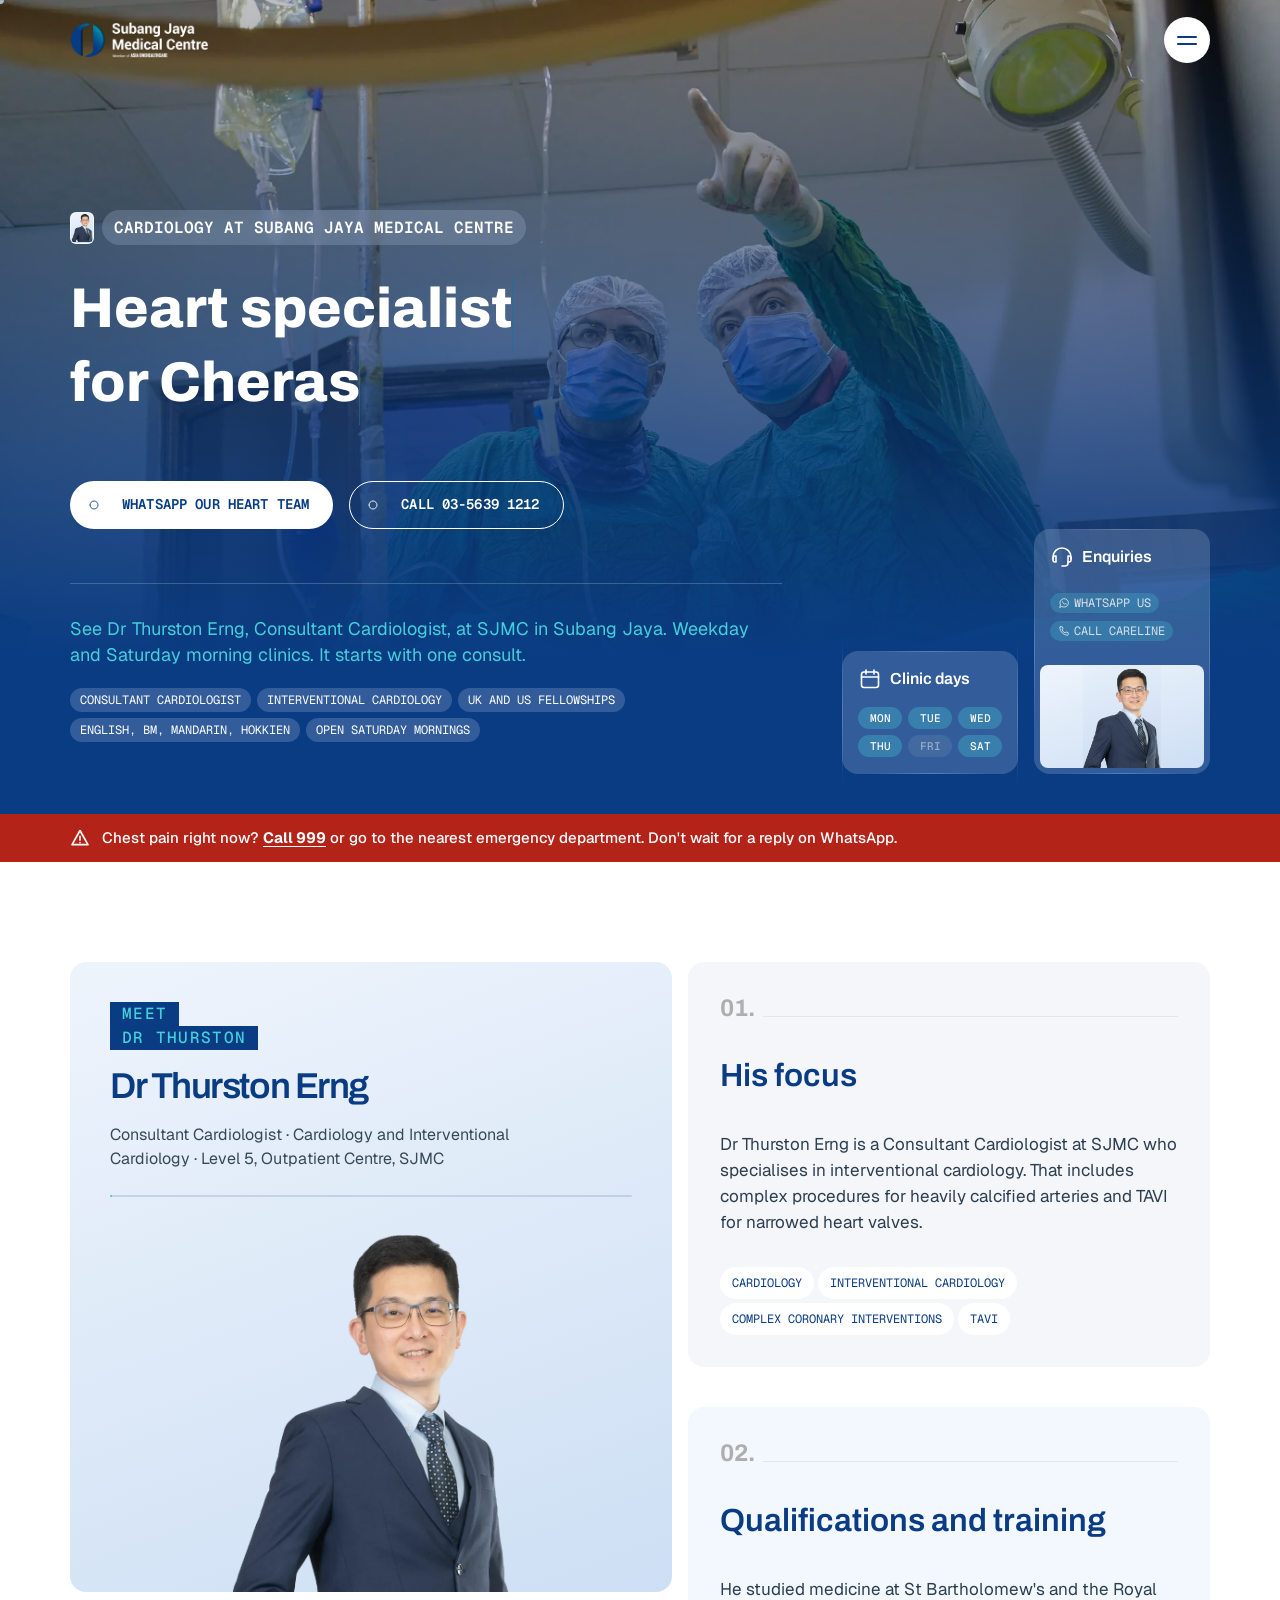
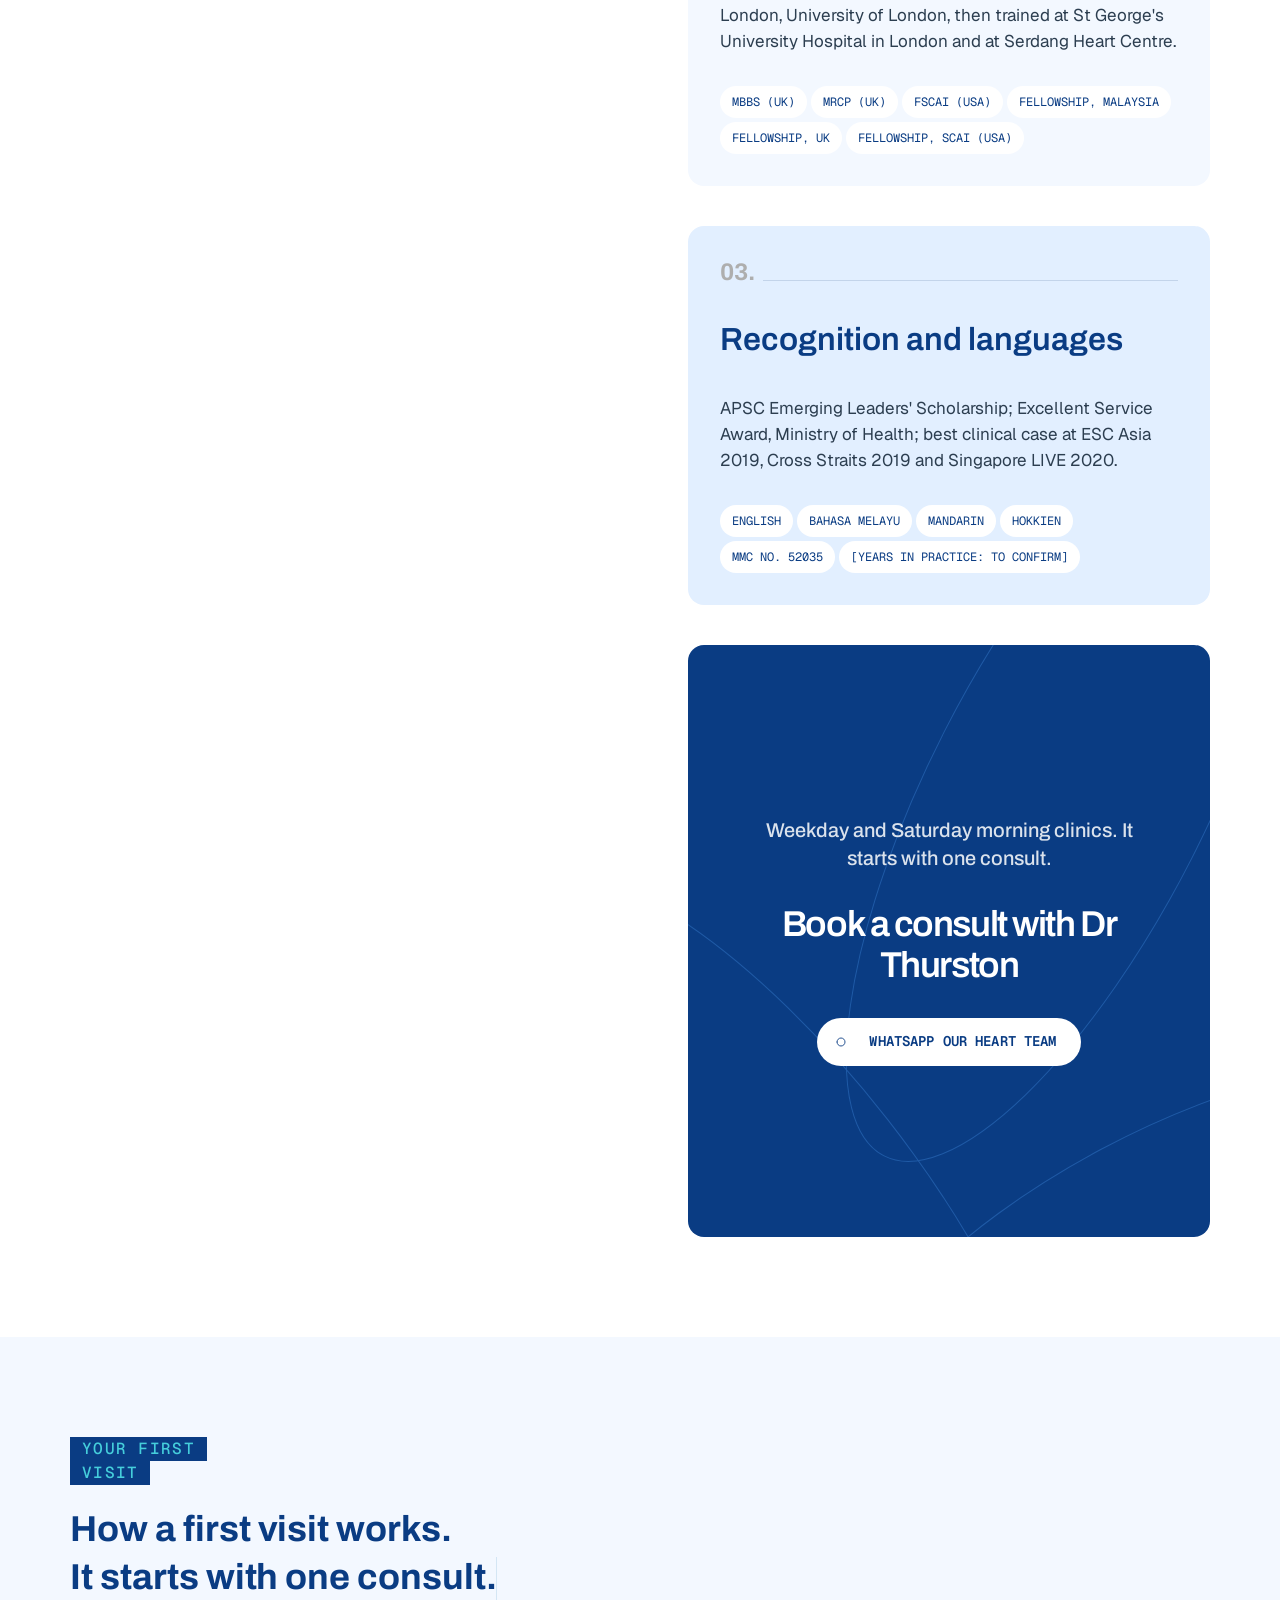
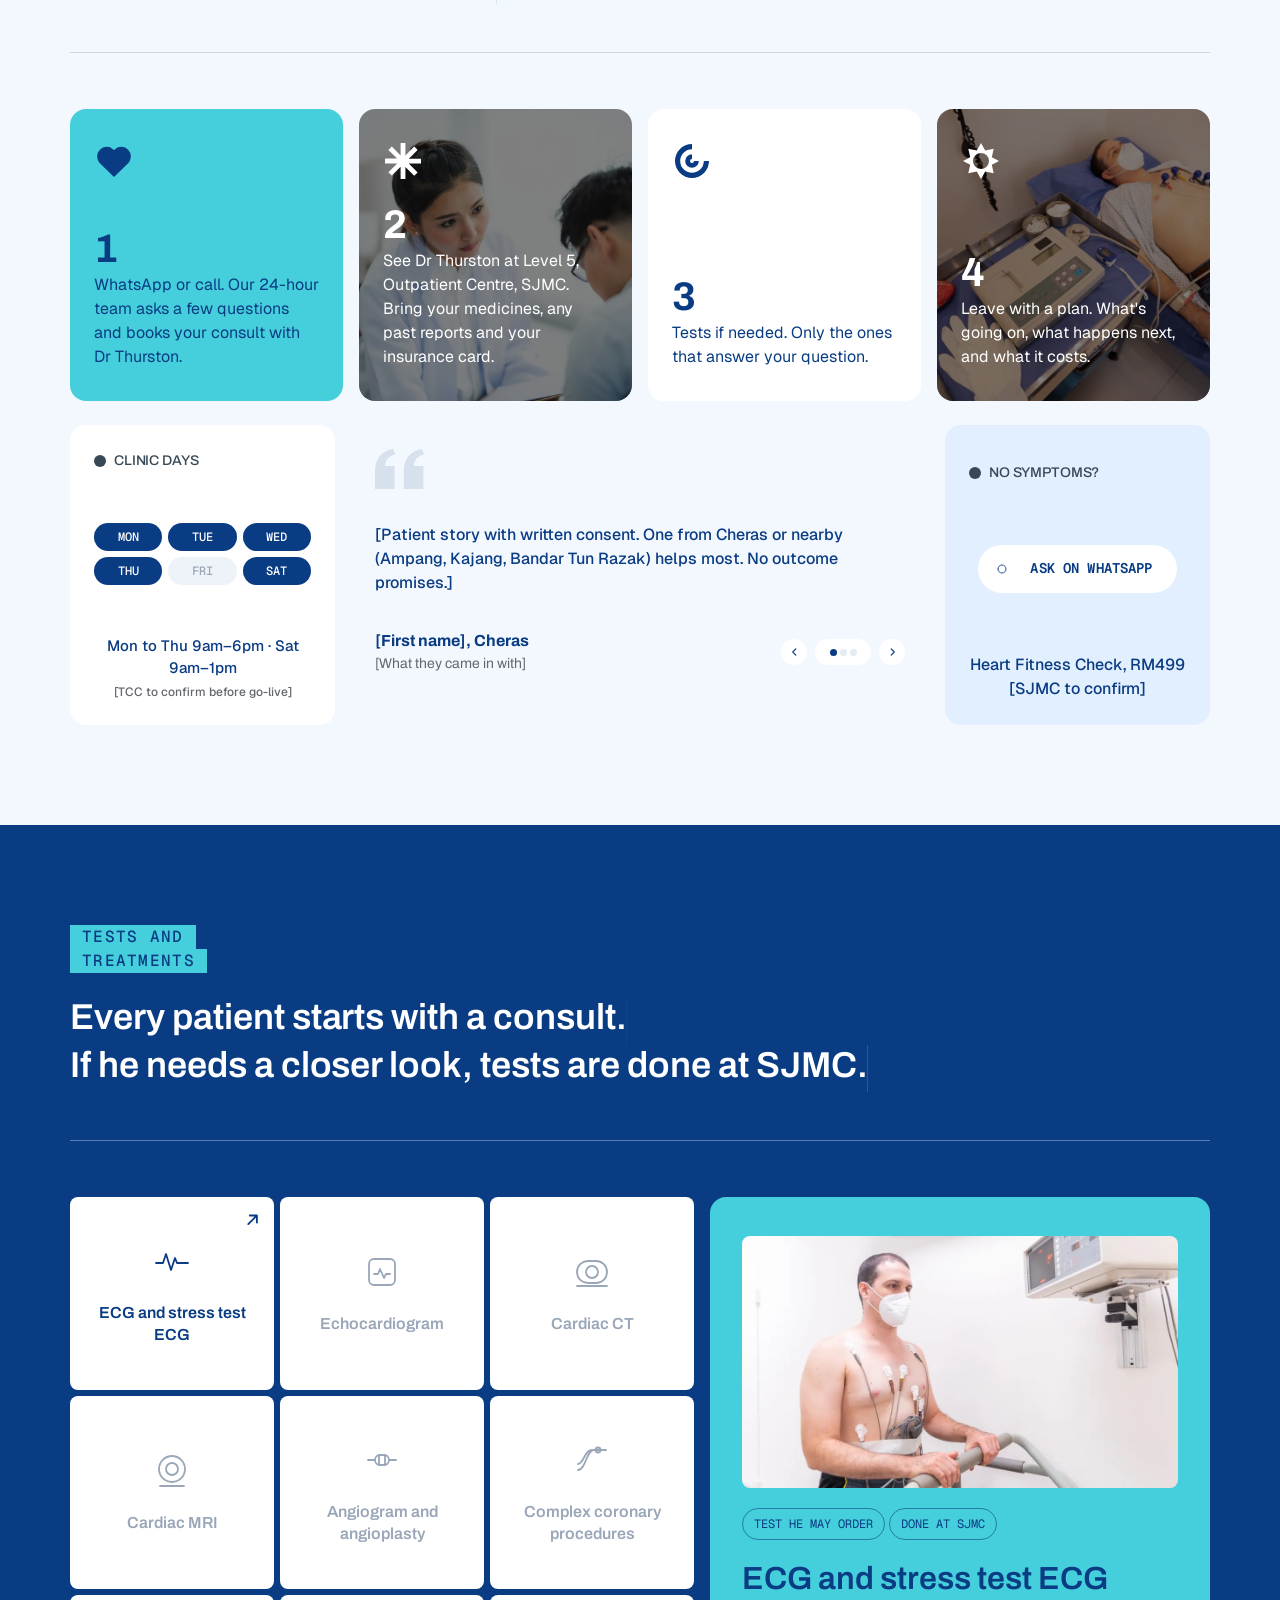
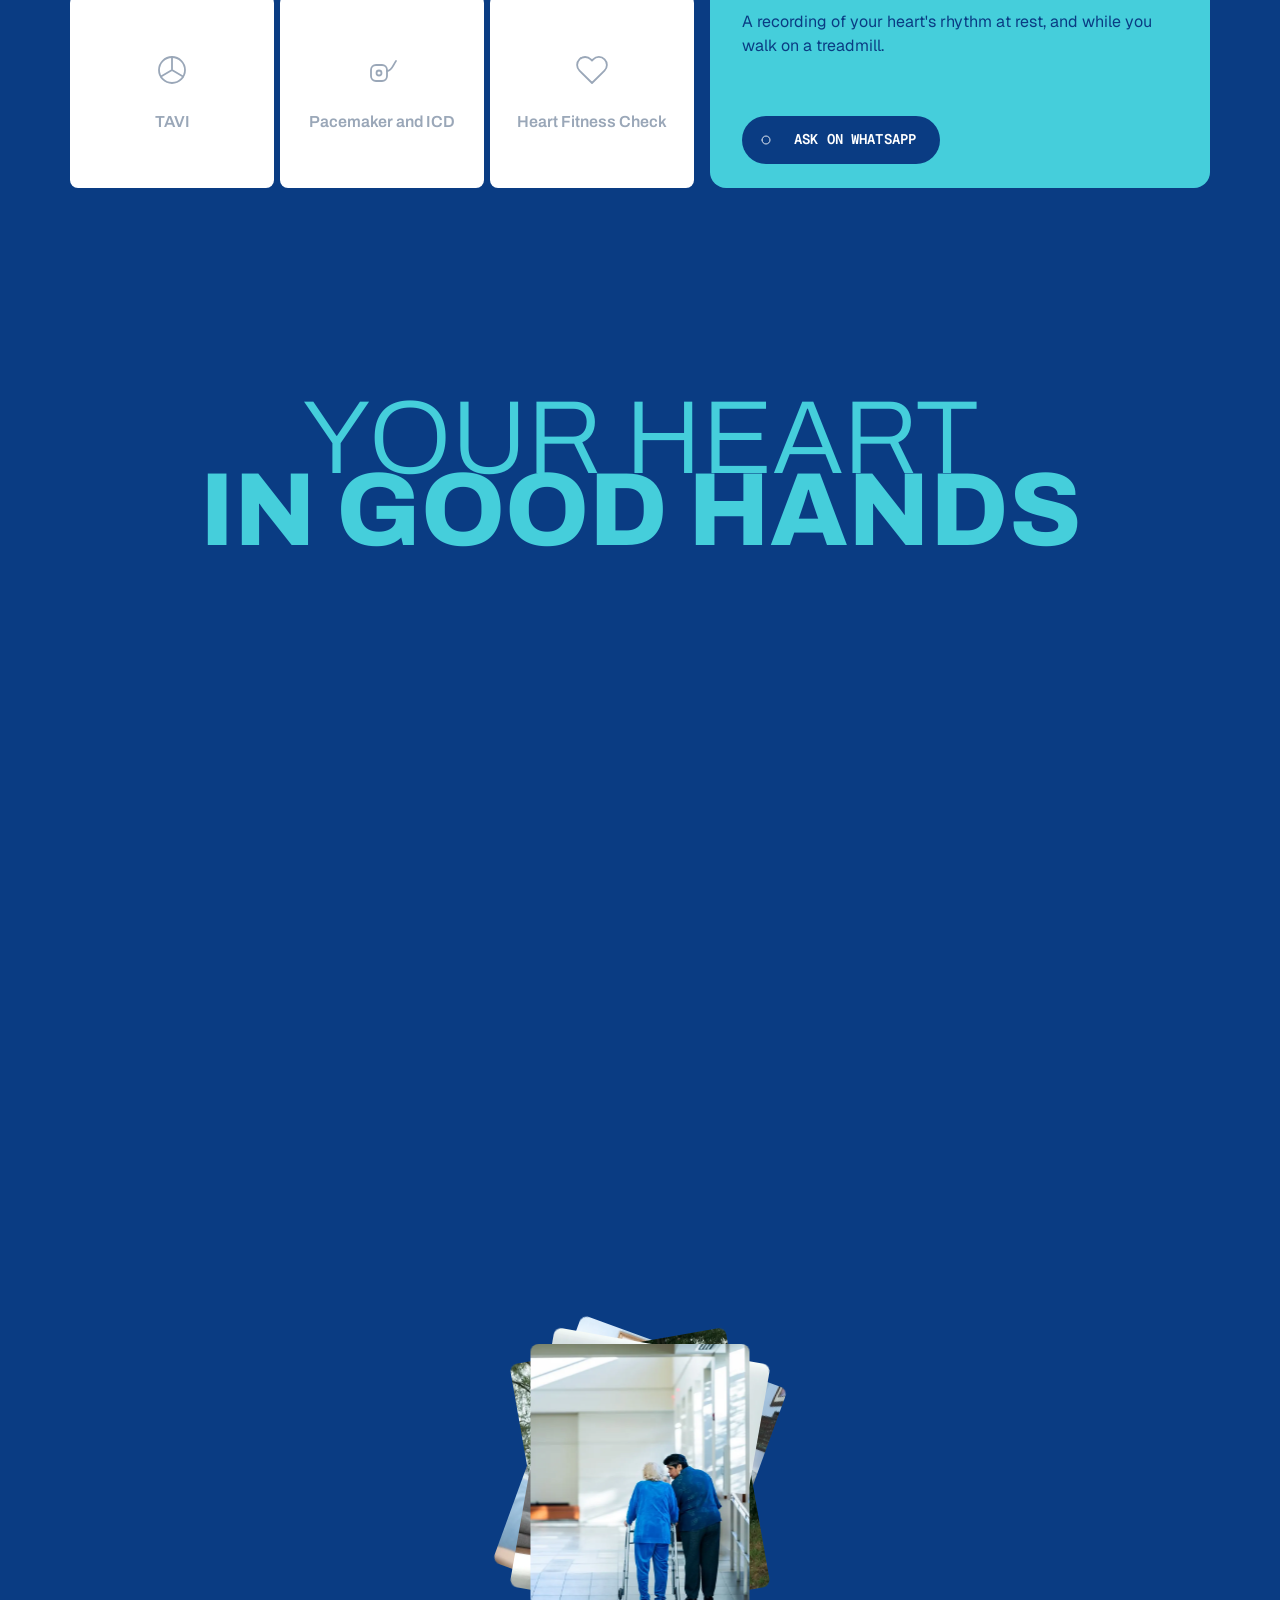
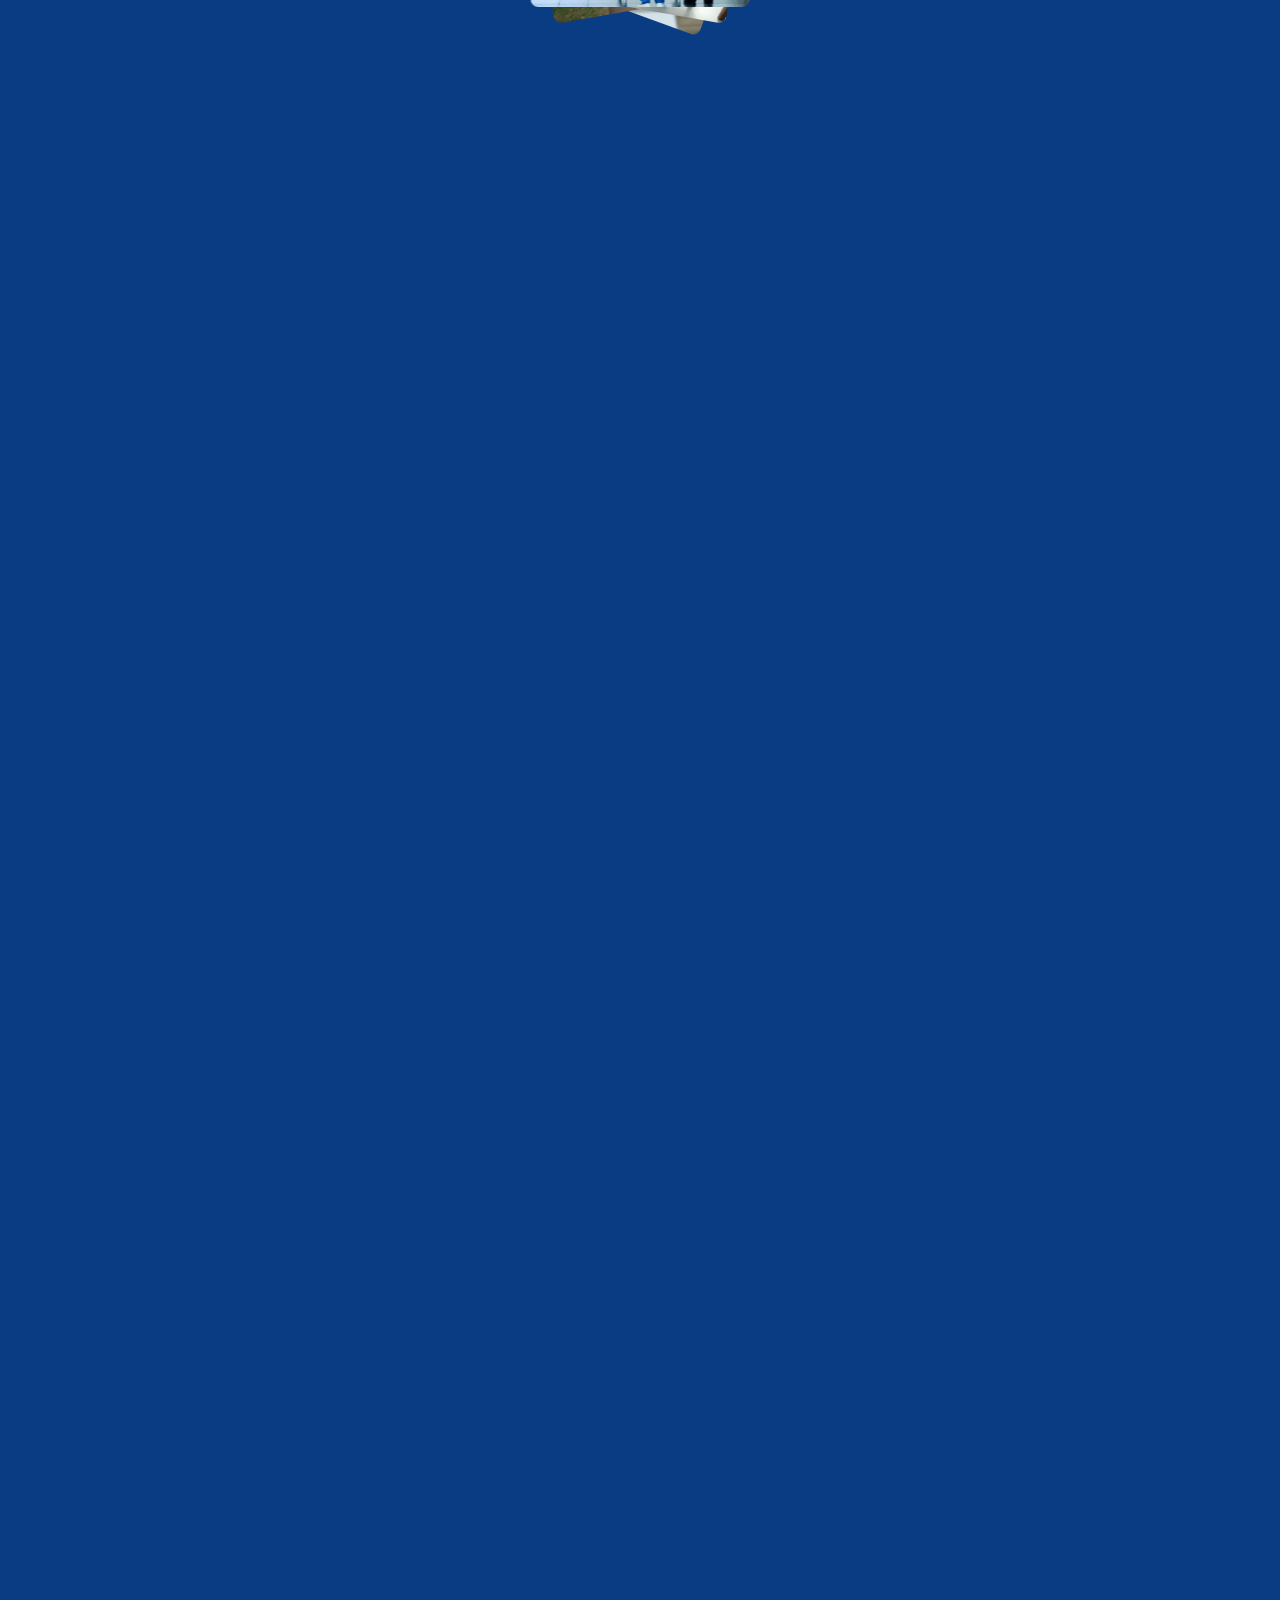
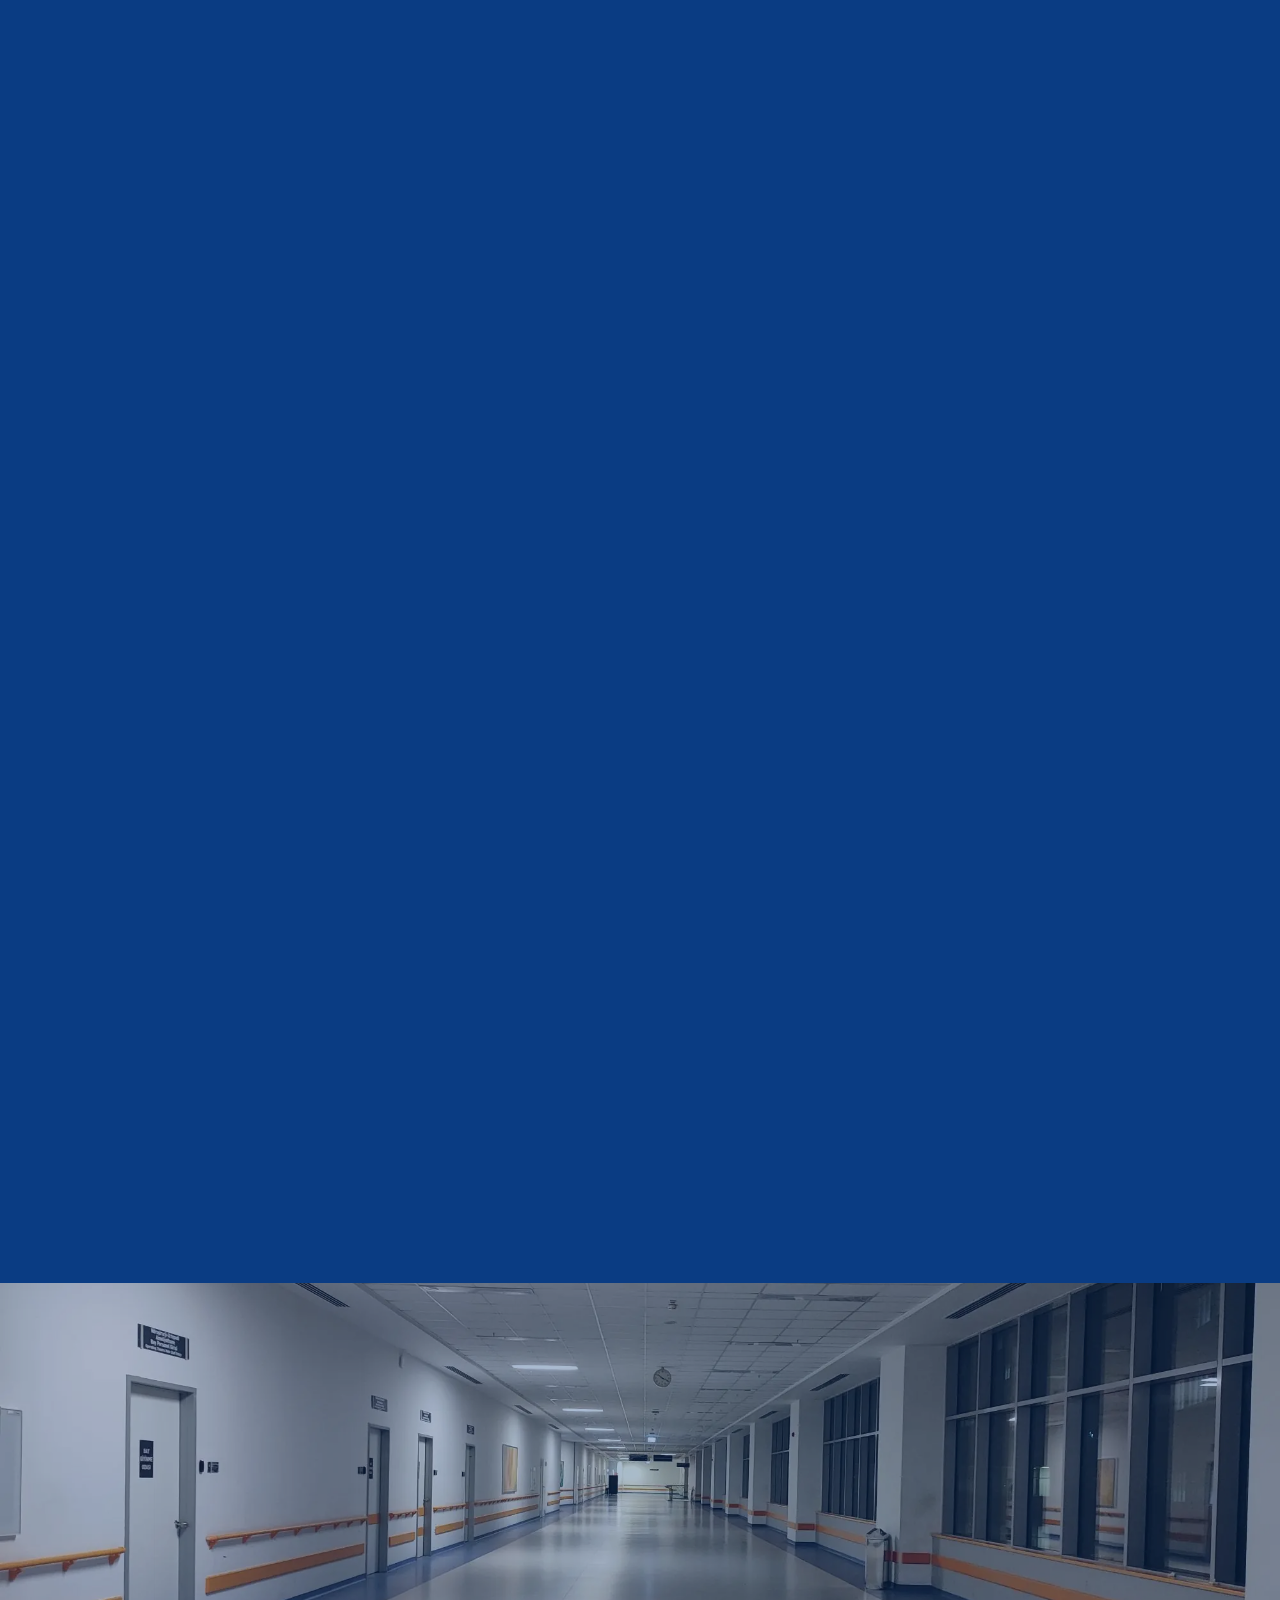
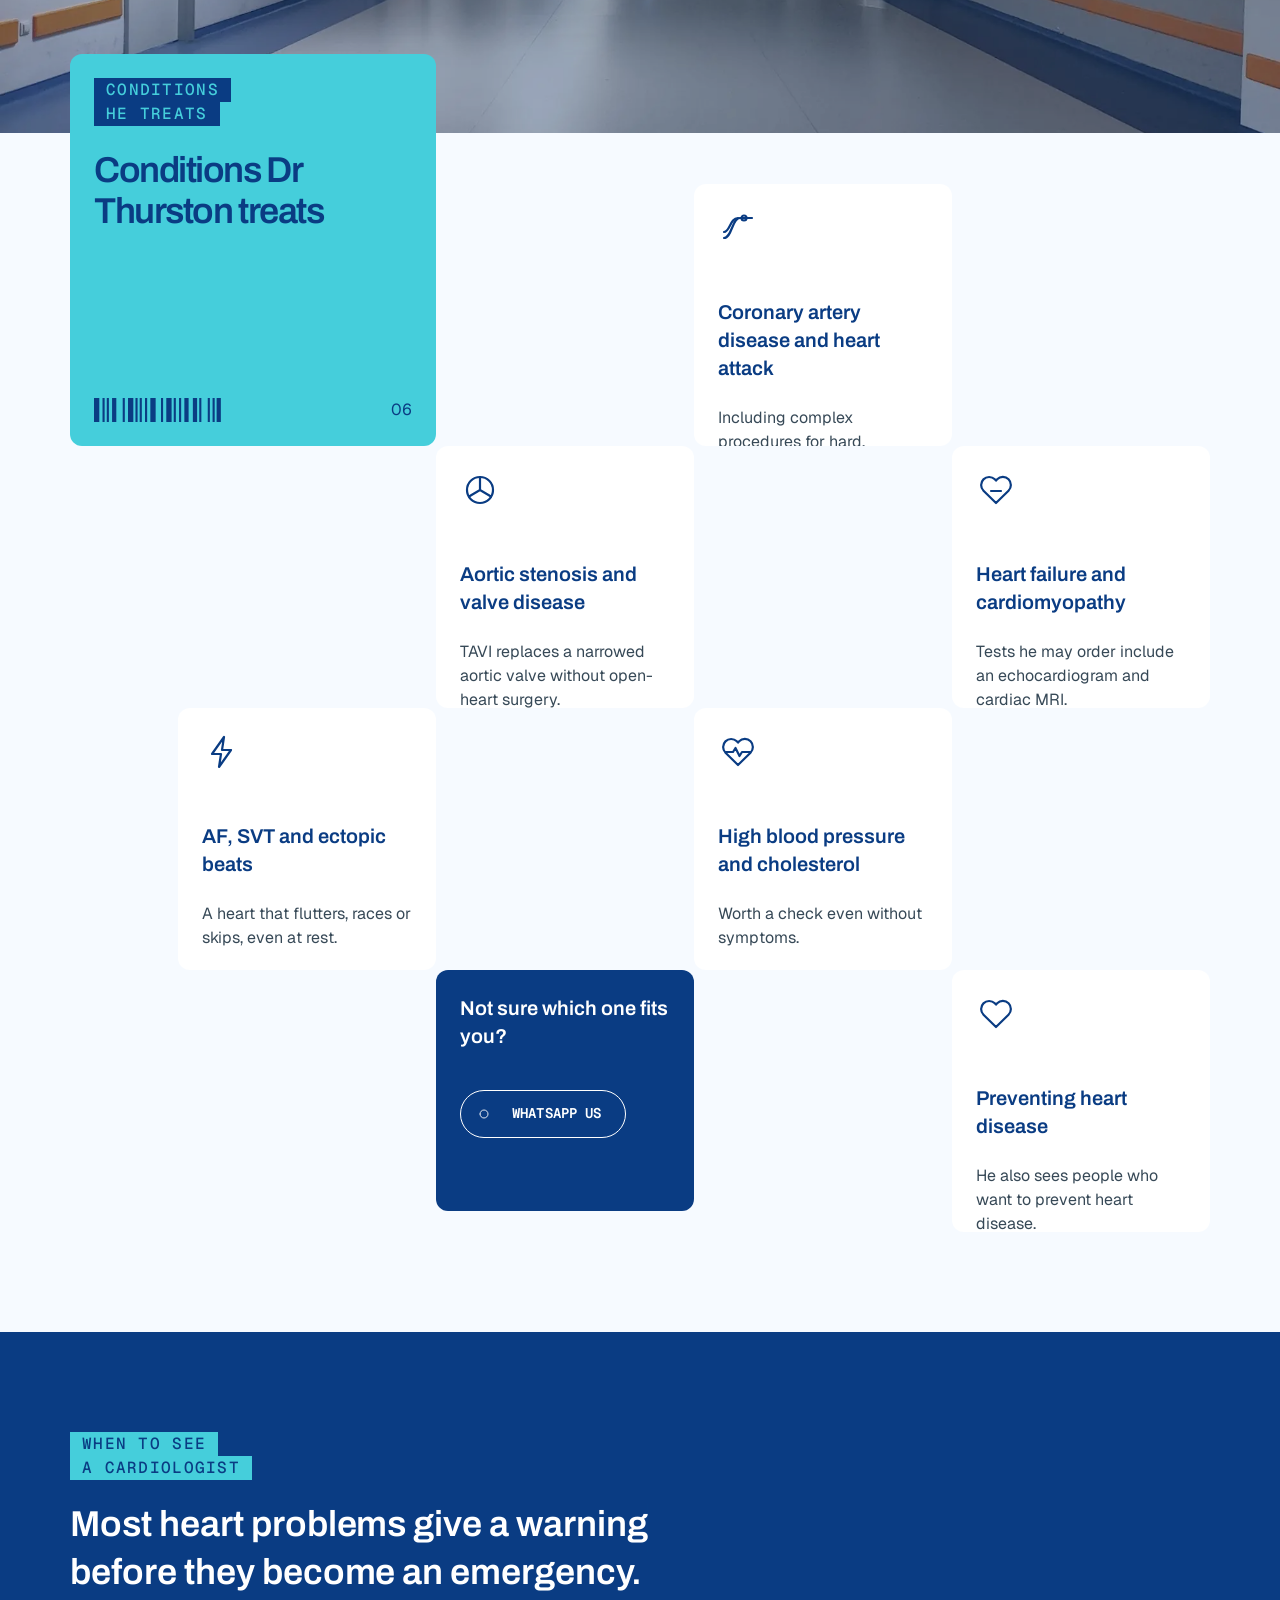
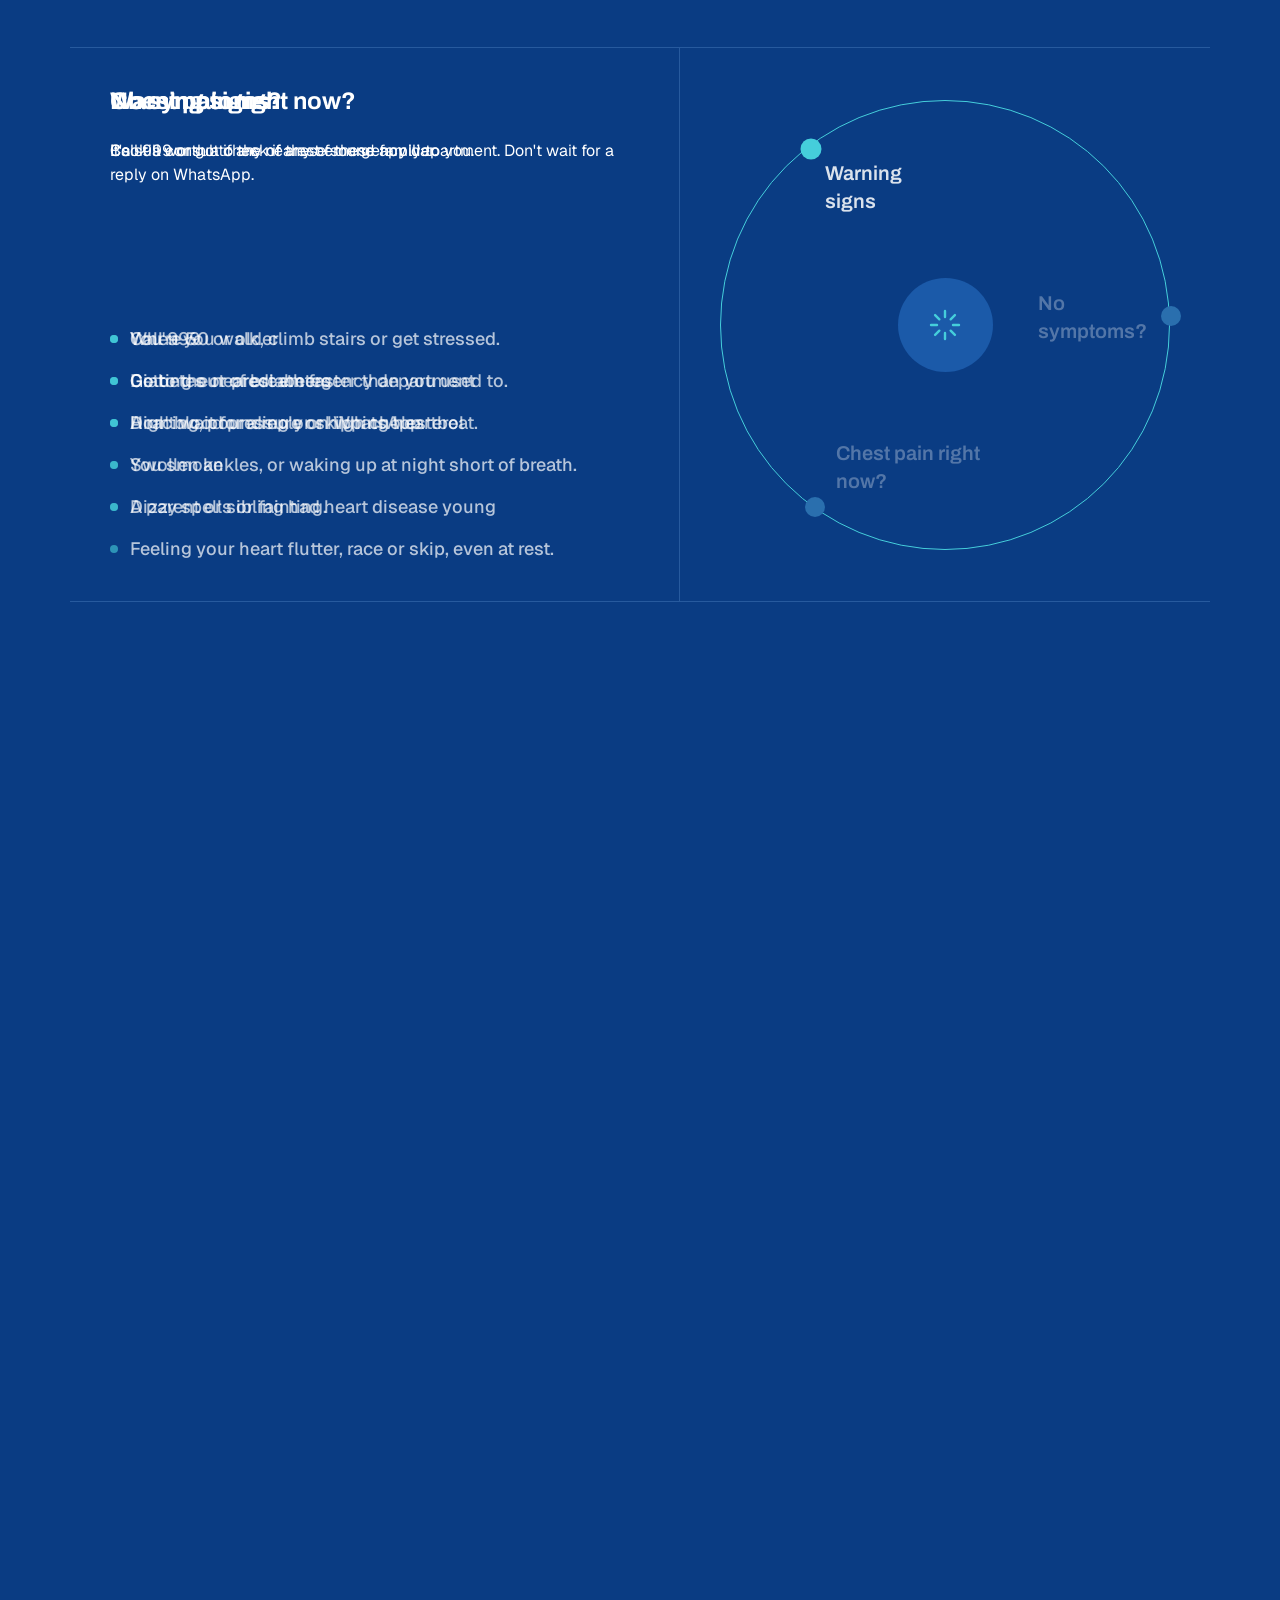
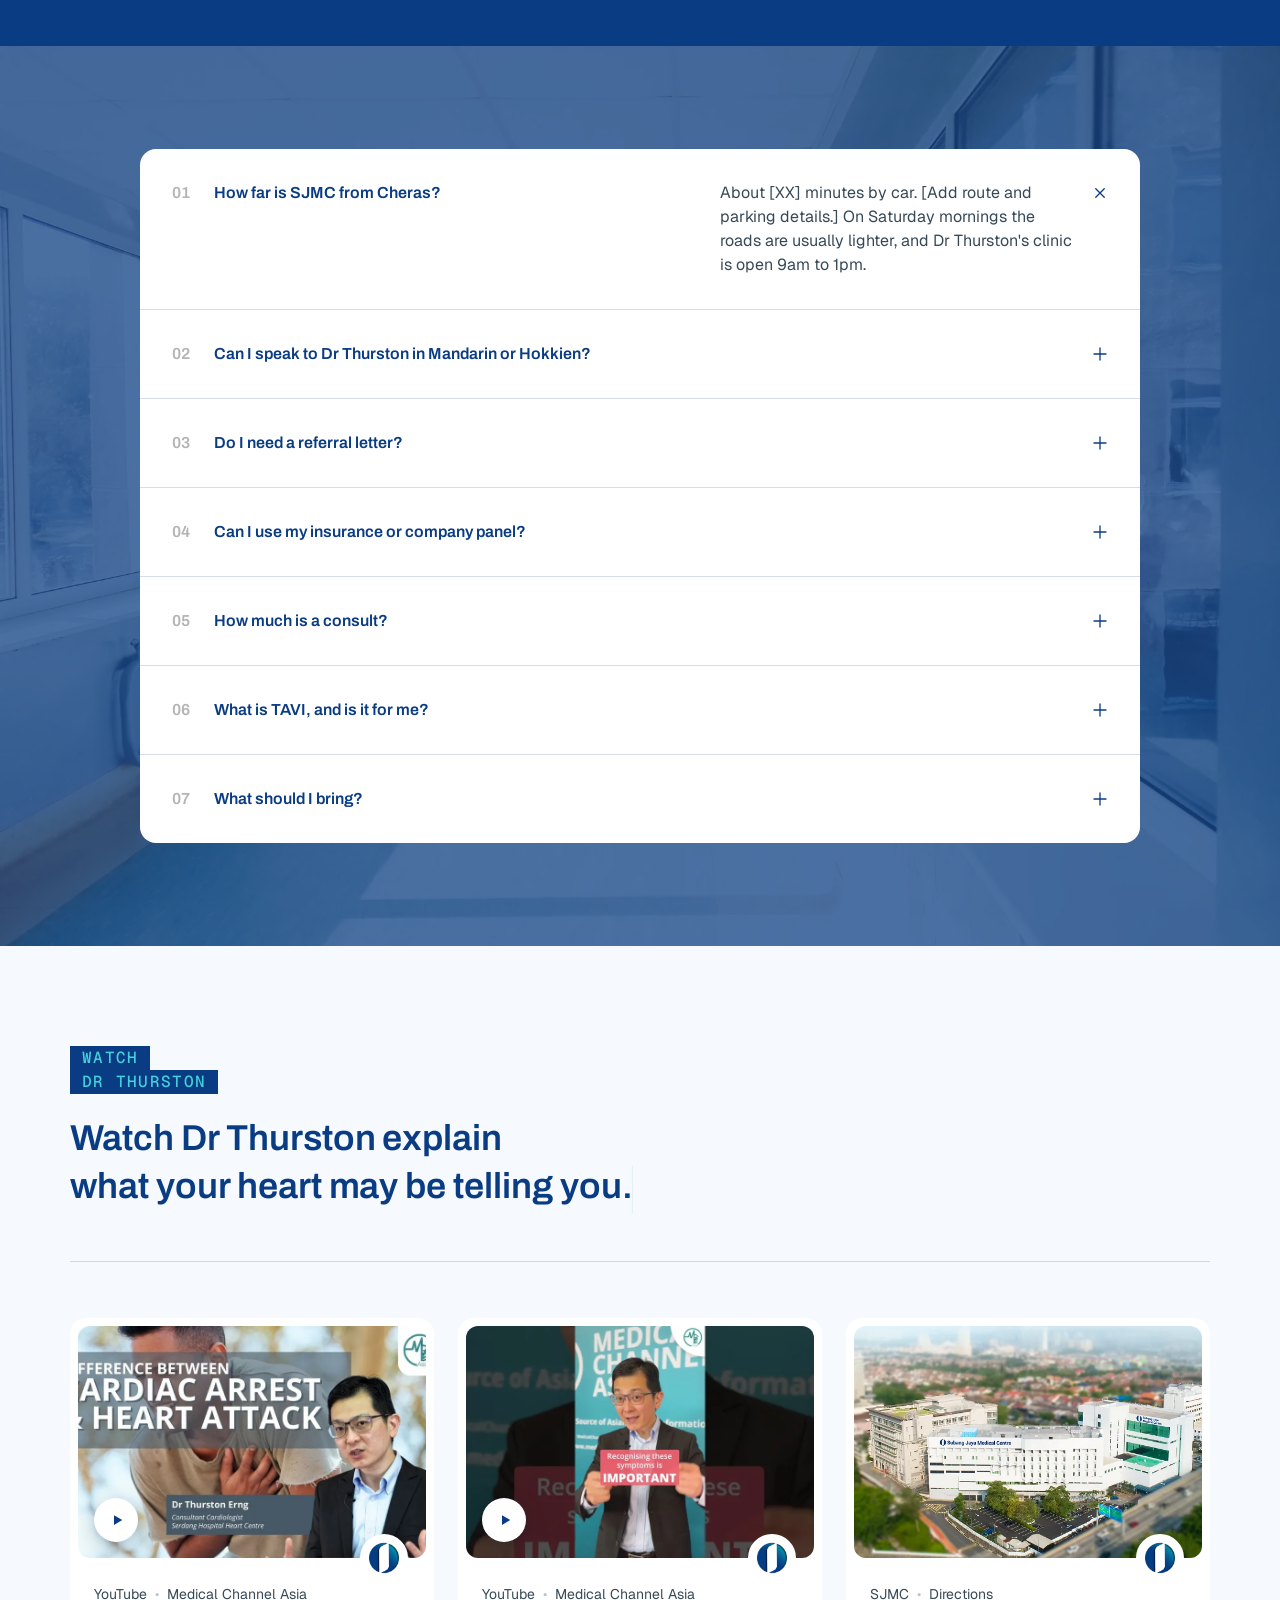
==== commit 42a010d9: "Lead with the doctor's profile; show doctor photos whole - Both pages now open with a full "Meet the" ====
--- a/cheras/index.html
+++ b/cheras/index.html
@@ -10,7 +10,7 @@
 <link rel="preconnect" href="https://fonts.googleapis.com">
 <link rel="preconnect" href="https://fonts.gstatic.com" crossorigin>
 <link rel="stylesheet" href="https://fonts.googleapis.com/css2?family=Archivo:wght@300;400;500;600;700;800&family=Geist:wght@400;500;600;700&family=Geist+Mono:wght@400;500;600&family=Inter:wght@800&display=swap">
-<link rel="stylesheet" href="../css/site.css?v=1792388953">
+<link rel="stylesheet" href="../css/site.css?v=1792389529">
 <script type="application/ld+json">{"@context": "https://schema.org", "@type": "FAQPage", "mainEntity": [{"@type": "Question", "name": "How far is SJMC from Cheras?", "acceptedAnswer": {"@type": "Answer", "text": "About [XX] minutes by car. [Add route and parking details.] On Saturday mornings the roads are usually lighter, and Dr Thurston's clinic is open 9am to 1pm."}}, {"@type": "Question", "name": "Can I speak to Dr Thurston in Mandarin or Hokkien?", "acceptedAnswer": {"@type": "Answer", "text": "Yes. He consults in English, Bahasa Melayu, Mandarin and Hokkien."}}, {"@type": "Question", "name": "Do I need a referral letter?", "acceptedAnswer": {"@type": "Answer", "text": "[SJMC to confirm.]"}}, {"@type": "Question", "name": "Can I use my insurance or company panel?", "acceptedAnswer": {"@type": "Answer", "text": "[SJMC to confirm panel list.] Bring your card and our team will check your cover before the visit."}}, {"@type": "Question", "name": "How much is a consult?", "acceptedAnswer": {"@type": "Answer", "text": "[SJMC to confirm.]"}}, {"@type": "Question", "name": "What is TAVI, and is it for me?", "acceptedAnswer": {"@type": "Answer", "text": "TAVI replaces a narrowed aortic valve through a thin tube, usually from the groin, instead of open-heart surgery. Whether it suits you depends on tests Dr Thurston explains at the consult."}}, {"@type": "Question", "name": "What should I bring?", "acceptedAnswer": {"@type": "Answer", "text": "Your IC, your medicines or a photo of them, past test reports and your insurance card."}}]}</script>
 </head>
 <body>
@@ -25,7 +25,7 @@
     </div>
     <nav class="menu" id="menu" aria-label="Page sections">
       <div class="menu-head"><img src="../img/mark.webp" alt="" width="94" height="100"><button class="mclose" type="button" aria-label="Close menu"><i></i><i></i></button></div>
-      <div class="menu-links"><a class="mlink" href="#top"><span class="mn">01</span><span class="mt">Home</span><svg class="arw" viewBox="0 0 14 14" aria-hidden="true"><path d="M1.5 7h10.5M7.8 2.6 12.2 7l-4.4 4.4" fill="none" stroke="currentColor" stroke-width="1.6" stroke-linecap="round" stroke-linejoin="round"/></svg></a><a class="mlink" href="#signs"><span class="mn">02</span><span class="mt">When to see us</span><svg class="arw" viewBox="0 0 14 14" aria-hidden="true"><path d="M1.5 7h10.5M7.8 2.6 12.2 7l-4.4 4.4" fill="none" stroke="currentColor" stroke-width="1.6" stroke-linecap="round" stroke-linejoin="round"/></svg></a><a class="mlink" href="#treatments"><span class="mn">03</span><span class="mt">Tests and treatments</span><svg class="arw" viewBox="0 0 14 14" aria-hidden="true"><path d="M1.5 7h10.5M7.8 2.6 12.2 7l-4.4 4.4" fill="none" stroke="currentColor" stroke-width="1.6" stroke-linecap="round" stroke-linejoin="round"/></svg></a><a class="mlink" href="#visit"><span class="mn">04</span><span class="mt">Your first visit</span><svg class="arw" viewBox="0 0 14 14" aria-hidden="true"><path d="M1.5 7h10.5M7.8 2.6 12.2 7l-4.4 4.4" fill="none" stroke="currentColor" stroke-width="1.6" stroke-linecap="round" stroke-linejoin="round"/></svg></a><a class="mlink" href="#doctor"><span class="mn">05</span><span class="mt">Meet Dr Thurston</span><svg class="arw" viewBox="0 0 14 14" aria-hidden="true"><path d="M1.5 7h10.5M7.8 2.6 12.2 7l-4.4 4.4" fill="none" stroke="currentColor" stroke-width="1.6" stroke-linecap="round" stroke-linejoin="round"/></svg></a><a class="mlink" href="#book"><span class="mn">06</span><span class="mt">WhatsApp us</span><svg class="arw" viewBox="0 0 14 14" aria-hidden="true"><path d="M1.5 7h10.5M7.8 2.6 12.2 7l-4.4 4.4" fill="none" stroke="currentColor" stroke-width="1.6" stroke-linecap="round" stroke-linejoin="round"/></svg></a></div>
+      <div class="menu-links"><a class="mlink" href="#top"><span class="mn">01</span><span class="mt">Home</span><svg class="arw" viewBox="0 0 14 14" aria-hidden="true"><path d="M1.5 7h10.5M7.8 2.6 12.2 7l-4.4 4.4" fill="none" stroke="currentColor" stroke-width="1.6" stroke-linecap="round" stroke-linejoin="round"/></svg></a><a class="mlink" href="#doctor"><span class="mn">02</span><span class="mt">Meet Dr Thurston</span><svg class="arw" viewBox="0 0 14 14" aria-hidden="true"><path d="M1.5 7h10.5M7.8 2.6 12.2 7l-4.4 4.4" fill="none" stroke="currentColor" stroke-width="1.6" stroke-linecap="round" stroke-linejoin="round"/></svg></a><a class="mlink" href="#visit"><span class="mn">03</span><span class="mt">Your first visit</span><svg class="arw" viewBox="0 0 14 14" aria-hidden="true"><path d="M1.5 7h10.5M7.8 2.6 12.2 7l-4.4 4.4" fill="none" stroke="currentColor" stroke-width="1.6" stroke-linecap="round" stroke-linejoin="round"/></svg></a><a class="mlink" href="#treatments"><span class="mn">04</span><span class="mt">Tests and treatments</span><svg class="arw" viewBox="0 0 14 14" aria-hidden="true"><path d="M1.5 7h10.5M7.8 2.6 12.2 7l-4.4 4.4" fill="none" stroke="currentColor" stroke-width="1.6" stroke-linecap="round" stroke-linejoin="round"/></svg></a><a class="mlink" href="#signs"><span class="mn">05</span><span class="mt">When to see us</span><svg class="arw" viewBox="0 0 14 14" aria-hidden="true"><path d="M1.5 7h10.5M7.8 2.6 12.2 7l-4.4 4.4" fill="none" stroke="currentColor" stroke-width="1.6" stroke-linecap="round" stroke-linejoin="round"/></svg></a><a class="mlink" href="#book"><span class="mn">06</span><span class="mt">WhatsApp us</span><svg class="arw" viewBox="0 0 14 14" aria-hidden="true"><path d="M1.5 7h10.5M7.8 2.6 12.2 7l-4.4 4.4" fill="none" stroke="currentColor" stroke-width="1.6" stroke-linecap="round" stroke-linejoin="round"/></svg></a></div>
     </nav>
   </div>
 </header>
@@ -36,7 +36,7 @@
   <div class="wrap hero-in">
     <div class="hero-top">
       <div class="hero-tw">
-        <div class="trusted"><div class="avs"><img class="av" src="../img/dr-thurston.webp" alt="Dr Thurston Erng" decoding="async" style="object-position:50% 14%"></div><span class="tbadge">Cardiology at Subang Jaya Medical Centre</span></div>
+        <div class="trusted"><div class="avs"><img class="portrait av-full" src="../img/dr-thurston.webp" alt="Dr Thurston Erng, Consultant Cardiologist" width="600" height="800" decoding="async"></div><span class="tbadge">Cardiology at Subang Jaya Medical Centre</span></div>
         <div class="wipe hero-h w-hero"><div class="wl" data-delay="0.0"><h1 class="wt">Heart specialist</h1><i class="w1"></i><i class="w2"></i></div><div class="wl" data-delay="0.2"><h1 class="wt">for Cheras</h1><i class="w1"></i><i class="w2"></i></div></div>
       </div>
       <div class="btns"><a class="btn btn-solid" href="https://wa.me/60193171818?text=Hi%2C%20I%27d%20like%20a%20consult%20with%20Dr%20Thurston.%20Ref%3A%20CH-LP" target="_blank" rel="noopener"><span class="bi"><svg class="ring" viewBox="0 0 12 12" aria-hidden="true"><path d="M 0 4 C 0 1.791 1.791 0 4 0 C 6.209 0 8 1.791 8 4 C 8 6.209 6.209 8 4 8 C 1.791 8 0 6.209 0 4 Z" fill="none" stroke="currentColor" stroke-dasharray="25.136 22.622" stroke-linecap="round" stroke-linejoin="round" stroke-width=".875" transform="translate(2 2)"/></svg><svg class="arw" viewBox="0 0 14 14" aria-hidden="true"><path d="M1.5 7h10.5M7.8 2.6 12.2 7l-4.4 4.4" fill="none" stroke="currentColor" stroke-width="1.6" stroke-linecap="round" stroke-linejoin="round"/></svg></span><span class="bt">WhatsApp our heart team</span></a><a class="btn btn-outline" href="tel:+60356391212"><span class="bi"><svg class="ring" viewBox="0 0 12 12" aria-hidden="true"><path d="M 0 4 C 0 1.791 1.791 0 4 0 C 6.209 0 8 1.791 8 4 C 8 6.209 6.209 8 4 8 C 1.791 8 0 6.209 0 4 Z" fill="none" stroke="currentColor" stroke-dasharray="25.136 22.622" stroke-linecap="round" stroke-linejoin="round" stroke-width=".875" transform="translate(2 2)"/></svg><svg class="arw" viewBox="0 0 14 14" aria-hidden="true"><path d="M1.5 7h10.5M7.8 2.6 12.2 7l-4.4 4.4" fill="none" stroke="currentColor" stroke-width="1.6" stroke-linecap="round" stroke-linejoin="round"/></svg></span><span class="bt">Call 03-5639 1212</span></a></div>
@@ -58,7 +58,7 @@
               <a class="eb" href="tel:+60356391212"><svg viewBox="0 0 24 24" aria-hidden="true" fill="none" stroke="currentColor" stroke-width="1.8" stroke-linecap="round" stroke-linejoin="round"><path d="M5 3.5h3.5l1.7 4.3-2.2 1.5a11 11 0 0 0 6.7 6.7l1.5-2.2 4.3 1.7V19a1.5 1.5 0 0 1-1.6 1.5A16.5 16.5 0 0 1 3.5 5.1 1.5 1.5 0 0 1 5 3.5z"/></svg><span>Call careline</span></a>
             </div>
           </div>
-          <div class="hw-img hw-doc"><img class="" src="../img/dr-thurston.webp" alt="Dr Thurston Erng" loading="lazy" decoding="async" style="object-position:50% 12%"></div>
+          <div class="hw-img hw-doc"><img class="portrait " src="../img/dr-thurston.webp" alt="Dr Thurston Erng, Consultant Cardiologist" width="600" height="800" loading="lazy" decoding="async"></div>
         </div>
       </div>
     </div>
@@ -66,20 +66,44 @@
 </section>
 <div class="emerg" role="note"><div class="wrap emerg-in"><svg viewBox="0 0 24 24" aria-hidden="true" fill="none" stroke="currentColor" stroke-width="2" stroke-linecap="round" stroke-linejoin="round"><path d="M12 3 2.5 20h19z"/><path d="M12 10v4.5M12 17.5v.01"/></svg><p>Chest pain right now? <a href="tel:999">Call 999</a> or go to the nearest emergency department. Don&#x27;t wait for a reply on WhatsApp.</p></div></div>
 
-<section class="about sec" id="doctor">
-  <div class="wrap">
-    <div class="sec-head"><div class="badge v1"><span class="bl"><i></i><b>Meet</b></span><span class="bl"><i></i><b>Dr Thurston</b></span></div><div class="wipe  w-light"><div class="wl" data-delay="0.0"><h2 class="wt">Dr Thurston Erng trained in London and Malaysia,</h2><i class="w1"></i><i class="w2"></i></div><div class="wl" data-delay="0.2"><h2 class="wt">and specialises in interventional cardiology.</h2><i class="w1"></i><i class="w2"></i></div></div></div>
+<section class="care sec profile-sec" id="doctor">
+  <div class="wrap">
+    <div class="care-slide">
+      <div class="care-left pf-left">
+        <div class="cl-top"><div class="badge v1"><span class="bl"><i></i><b>Meet</b></span><span class="bl"><i></i><b>Dr Thurston</b></span></div><h2 class="cl-h">Dr Thurston Erng</h2>
+          <p class="pf-role">Consultant Cardiologist · Cardiology and Interventional Cardiology · Level 5, Outpatient Centre, SJMC</p>
+          <div class="cl-div"><i></i></div></div>
+        <div class="pf-photo"><img class="portrait " src="../img/dr-thurston.webp" alt="Dr Thurston Erng, Consultant Cardiologist" width="600" height="800" loading="lazy" decoding="async"></div>
+      </div>
+      <div class="care-cards"><article class="cc cc-1" data-card="0">
+          <div class="cc-top"><div class="cc-sl"><span>01.</span><i></i></div>
+            <div class="cc-tb"><h3>His focus</h3><p>Dr Thurston Erng is a Consultant Cardiologist at SJMC who specialises in interventional cardiology. That includes complex procedures for heavily calcified arteries and TAVI for narrowed heart valves.</p></div></div>
+          <div class="tags"><span>Cardiology</span><span>Interventional cardiology</span><span>Complex coronary interventions</span><span>TAVI</span></div></article><article class="cc cc-2" data-card="1">
+          <div class="cc-top"><div class="cc-sl"><span>02.</span><i></i></div>
+            <div class="cc-tb"><h3>Qualifications and training</h3><p>He studied medicine at St Bartholomew&#x27;s and the Royal London, University of London, then trained at St George&#x27;s University Hospital in London and at Serdang Heart Centre.</p></div></div>
+          <div class="tags"><span>MBBS (UK)</span><span>MRCP (UK)</span><span>FSCAI (USA)</span><span>Fellowship, Malaysia</span><span>Fellowship, UK</span><span>Fellowship, SCAI (USA)</span></div></article><article class="cc cc-3" data-card="2">
+          <div class="cc-top"><div class="cc-sl"><span>03.</span><i></i></div>
+            <div class="cc-tb"><h3>Recognition and languages</h3><p>APSC Emerging Leaders&#x27; Scholarship; Excellent Service Award, Ministry of Health; best clinical case at ESC Asia 2019, Cross Straits 2019 and Singapore LIVE 2020.</p></div></div>
+          <div class="tags"><span>English</span><span>Bahasa Melayu</span><span>Mandarin</span><span>Hokkien</span><span>MMC no. 52035</span><span>[Years in practice: to confirm]</span></div></article><article class="cc cc-cta" data-card="3"><svg class="arcs" viewBox="0 0 522 592" preserveAspectRatio="xMidYMid slice" aria-hidden="true" fill="none" stroke="currentColor"><ellipse pathLength="1" cx="380" cy="150" rx="139" ry="405" transform="rotate(27 380 150)"/><ellipse pathLength="1" cx="90" cy="560" rx="139" ry="405" transform="rotate(-38 90 560)"/><ellipse pathLength="1" cx="470" cy="610" rx="120" ry="330" transform="rotate(62 470 610)"/></svg><p class="cta-q">Weekday and Saturday morning clinics. It starts with one consult.</p>
+      <h3>Book a consult with Dr Thurston</h3><a class="btn btn-solid" href="https://wa.me/60193171818?text=Hi%2C%20I%27d%20like%20a%20consult%20with%20Dr%20Thurston.%20Ref%3A%20CH-LP" target="_blank" rel="noopener"><span class="bi"><svg class="ring" viewBox="0 0 12 12" aria-hidden="true"><path d="M 0 4 C 0 1.791 1.791 0 4 0 C 6.209 0 8 1.791 8 4 C 8 6.209 6.209 8 4 8 C 1.791 8 0 6.209 0 4 Z" fill="none" stroke="currentColor" stroke-dasharray="25.136 22.622" stroke-linecap="round" stroke-linejoin="round" stroke-width=".875" transform="translate(2 2)"/></svg><svg class="arw" viewBox="0 0 14 14" aria-hidden="true"><path d="M1.5 7h10.5M7.8 2.6 12.2 7l-4.4 4.4" fill="none" stroke="currentColor" stroke-width="1.6" stroke-linecap="round" stroke-linejoin="round"/></svg></span><span class="bt">WhatsApp our heart team</span></a></article></div>
+    </div>
+  </div>
+</section>
+
+<section class="about sec" id="visit">
+  <div class="wrap">
+    <div class="sec-head"><div class="badge v1"><span class="bl"><i></i><b>Your first</b></span><span class="bl"><i></i><b>visit</b></span></div><div class="wipe  w-light"><div class="wl" data-delay="0.0"><h2 class="wt">How a first visit works.</h2><i class="w1"></i><i class="w2"></i></div><div class="wl" data-delay="0.2"><h2 class="wt">It starts with one consult.</h2><i class="w1"></i><i class="w2"></i></div></div></div>
     <div class="about-body">
       <div class="stats"><div class="sc sc-accent"><span class="sc-icon"><svg viewBox="0 0 40 40" aria-hidden="true"><path fill="currentColor" d="M20 36 5.6 21.9A9.6 9.6 0 0 1 19 8.2l1 1 1-1a9.6 9.6 0 0 1 13.4 13.7z"/></svg></span>
-          <div class="sc-stat"><div class="num" aria-label="3"><span class="dg" data-d="3"><span class="dg-col"><span>0</span><span>1</span><span>2</span><span>3</span><span>4</span><span>5</span><span>6</span><span>7</span><span>8</span><span>9</span></span></span></div><p>Fellowships: Malaysia, UK and USA</p></div></div><div class="sc sc-photo"><div class="sc-bg sc-doc"><img class="" src="../img/dr-thurston.webp" alt="Dr Thurston Erng" loading="lazy" decoding="async" style="object-position:50% 10%"><i class="sc-fade"></i></div><span class="sc-icon spin"><svg viewBox="0 0 40 40" aria-hidden="true"><path fill="currentColor" d="M17.6 2h4.8v12.4l8.8-8.8 3.4 3.4-8.8 8.8H38v4.8H25.8l8.8 8.8-3.4 3.4-8.8-8.8V38h-4.8V25.8l-8.8 8.8-3.4-3.4 8.8-8.8H2v-4.8h12.2L5.4 9l3.4-3.4 8.8 8.8z"/></svg></span>
-          <div class="sc-stat"><div class="num" aria-label="4"><span class="dg" data-d="4"><span class="dg-col"><span>0</span><span>1</span><span>2</span><span>3</span><span>4</span><span>5</span><span>6</span><span>7</span><span>8</span><span>9</span></span></span></div><p>Languages: English, Bahasa Melayu, Mandarin and Hokkien</p></div></div><div class="sc sc-white"><span class="sc-icon spin"><svg viewBox="0 0 40 40" aria-hidden="true"><path fill="currentColor" d="M20 3a17 17 0 1 0 17 17h-5.2A11.8 11.8 0 1 1 20 8.2V3zm0 10.2A6.8 6.8 0 1 0 26.8 20H22a2 2 0 1 1-2-2z"/></svg></span>
-          <div class="sc-stat"><div class="num" aria-label="5"><span class="dg" data-d="5"><span class="dg-col"><span>0</span><span>1</span><span>2</span><span>3</span><span>4</span><span>5</span><span>6</span><span>7</span><span>8</span><span>9</span></span></span></div><p>Awards and honours, including the APSC Emerging Leaders&#x27; Scholarship</p></div></div><div class="sc sc-photo"><div class="sc-bg"><img class="" src="../img/blog-cathlab.webp" alt="A catheterisation laboratory" loading="lazy" decoding="async" style="object-position:50% 50%"><i class="sc-ov"></i></div><span class="sc-icon"><svg viewBox="0 0 40 40" aria-hidden="true"><path fill="currentColor" d="m20 2 4.2 7.6 8.5-1.9-1.9 8.5L38 20l-7.2 3.8 1.9 8.5-8.5-1.9L20 38l-4.2-7.6-8.5 1.9 1.9-8.5L2 20l7.2-3.8-1.9-8.5 8.5 1.9zm0 10a8 8 0 1 0 0 16 8 8 0 0 0 0-16z"/></svg></span>
-          <div class="sc-stat"><div class="num" aria-label="5"><span class="dg" data-d="5"><span class="dg-col"><span>0</span><span>1</span><span>2</span><span>3</span><span>4</span><span>5</span><span>6</span><span>7</span><span>8</span><span>9</span></span></span></div><p>Clinic days, including Saturday mornings</p></div></div></div>
+          <div class="sc-stat"><div class="num" aria-label="Step 1"><span class="dg" data-d="1"><span class="dg-col"><span>0</span><span>1</span><span>2</span><span>3</span><span>4</span><span>5</span><span>6</span><span>7</span><span>8</span><span>9</span></span></span></div><p>WhatsApp or call. Our 24-hour team asks a few questions and books your consult with Dr Thurston.</p></div></div><div class="sc sc-photo"><div class="sc-bg"><img class="" src="../img/wwd-consult.webp" alt="A doctor talks a patient through her results" loading="lazy" decoding="async" style="object-position:45% 40%"><i class="sc-ov"></i></div><span class="sc-icon spin"><svg viewBox="0 0 40 40" aria-hidden="true"><path fill="currentColor" d="M17.6 2h4.8v12.4l8.8-8.8 3.4 3.4-8.8 8.8H38v4.8H25.8l8.8 8.8-3.4 3.4-8.8-8.8V38h-4.8V25.8l-8.8 8.8-3.4-3.4 8.8-8.8H2v-4.8h12.2L5.4 9l3.4-3.4 8.8 8.8z"/></svg></span>
+          <div class="sc-stat"><div class="num" aria-label="Step 2"><span class="dg" data-d="2"><span class="dg-col"><span>0</span><span>1</span><span>2</span><span>3</span><span>4</span><span>5</span><span>6</span><span>7</span><span>8</span><span>9</span></span></span></div><p>See Dr Thurston at Level 5, Outpatient Centre, SJMC. Bring your medicines, any past reports and your insurance card.</p></div></div><div class="sc sc-white"><span class="sc-icon spin"><svg viewBox="0 0 40 40" aria-hidden="true"><path fill="currentColor" d="M20 3a17 17 0 1 0 17 17h-5.2A11.8 11.8 0 1 1 20 8.2V3zm0 10.2A6.8 6.8 0 1 0 26.8 20H22a2 2 0 1 1-2-2z"/></svg></span>
+          <div class="sc-stat"><div class="num" aria-label="Step 3"><span class="dg" data-d="3"><span class="dg-col"><span>0</span><span>1</span><span>2</span><span>3</span><span>4</span><span>5</span><span>6</span><span>7</span><span>8</span><span>9</span></span></span></div><p>Tests if needed. Only the ones that answer your question.</p></div></div><div class="sc sc-photo"><div class="sc-bg"><img class="" src="../img/wwd-diagnose.webp" alt="A patient has an ECG recorded" loading="lazy" decoding="async" style="object-position:50% 40%"><i class="sc-ov"></i></div><span class="sc-icon"><svg viewBox="0 0 40 40" aria-hidden="true"><path fill="currentColor" d="m20 2 4.2 7.6 8.5-1.9-1.9 8.5L38 20l-7.2 3.8 1.9 8.5-8.5-1.9L20 38l-4.2-7.6-8.5 1.9 1.9-8.5L2 20l7.2-3.8-1.9-8.5 8.5 1.9zm0 10a8 8 0 1 0 0 16 8 8 0 0 0 0-16z"/></svg></span>
+          <div class="sc-stat"><div class="num" aria-label="Step 4"><span class="dg" data-d="4"><span class="dg-col"><span>0</span><span>1</span><span>2</span><span>3</span><span>4</span><span>5</span><span>6</span><span>7</span><span>8</span><span>9</span></span></span></div><p>Leave with a plan. What&#x27;s going on, what happens next, and what it costs.</p></div></div></div>
       <div class="stats2">
         <div class="rate">
-          <div class="rate-top"><i class="dot"></i><span>MMC no. 52035</span></div>
-          <div class="rate-av"><img class="" src="../img/dr-thurston.webp" alt="Dr Thurston Erng" loading="lazy" decoding="async" style="object-position:50% 12%"><span class="more">UK</span></div>
-          <p>MBBS (UK), MRCP (UK), FSCAI (USA)</p>
+          <div class="rate-top"><i class="dot"></i><span>Clinic days</span></div>
+          <div class="days days-light"><span class="day on">Mon</span><span class="day on">Tue</span><span class="day on">Wed</span><span class="day on">Thu</span><span class="day">Fri</span><span class="day on">Sat</span></div>
+          <p>Mon to Thu 9am–6pm · Sat 9am–1pm<br><small>[TCC to confirm before go-live]</small></p>
         </div>
         <div class="testi" data-slider>
           <svg class="quote" viewBox="0 0 52 40" aria-hidden="true"><path fill="currentColor" d="M0 40V22.4C0 9.6 6 2.2 18 0l2.4 5.2C13.6 7 10.3 11 10 17h9.6v23zm28.8 0V22.4C28.8 9.6 34.8 2.2 46.8 0l2.4 5.2C42.4 7 39.1 11 38.8 17h9.6v23z"/></svg>
@@ -90,37 +114,11 @@
           </div>
         </div>
         <div class="est">
-          <div class="rate-top"><i class="dot"></i><span>Level 5, Outpatient Centre</span></div>
-          <a class="btn btn-solid" href="https://wa.me/60193171818?text=Hi%2C%20I%27d%20like%20a%20consult%20with%20Dr%20Thurston.%20Ref%3A%20CH-LP" target="_blank" rel="noopener"><span class="bi"><svg class="ring" viewBox="0 0 12 12" aria-hidden="true"><path d="M 0 4 C 0 1.791 1.791 0 4 0 C 6.209 0 8 1.791 8 4 C 8 6.209 6.209 8 4 8 C 1.791 8 0 6.209 0 4 Z" fill="none" stroke="currentColor" stroke-dasharray="25.136 22.622" stroke-linecap="round" stroke-linejoin="round" stroke-width=".875" transform="translate(2 2)"/></svg><svg class="arw" viewBox="0 0 14 14" aria-hidden="true"><path d="M1.5 7h10.5M7.8 2.6 12.2 7l-4.4 4.4" fill="none" stroke="currentColor" stroke-width="1.6" stroke-linecap="round" stroke-linejoin="round"/></svg></span><span class="bt">Book a consult</span></a>
-          <p>Book a consult with Dr Thurston</p>
-        </div>
-      </div>
-    </div>
-  </div>
-</section>
-
-<section class="care sec" id="visit">
-  <div class="wrap">
-    <div class="care-slide">
-      <div class="care-left">
-        <div class="cl-bg"><img class="" src="../img/wwd-consult.webp" alt="A doctor talks a patient through her results" loading="lazy" decoding="async" style="object-position:45% 40%"><i class="cl-ov"></i></div>
-        <div class="cl-top"><div class="badge v1"><span class="bl"><i></i><b>Your first visit</b></span></div><h2 class="cl-h">How a first visit works</h2></div>
-        <div class="cl-div"><i></i></div>
-      </div>
-      <div class="care-cards"><article class="cc cc-1" data-card="0">
-          <div class="cc-top"><div class="cc-sl"><span>01.</span><i></i></div>
-            <div class="cc-tb"><h3>WhatsApp or call</h3><p>Our 24-hour team asks a few questions and books your consult with Dr Thurston.</p></div></div>
-          <div class="cc-img"><img class="" src="../img/tele-consult.webp" alt="A member of the care team on a video call" loading="lazy" decoding="async"></div>
-          <div class="tags"><span>WhatsApp</span><span>03-5639 1212</span><span>24-hour team</span></div></article><article class="cc cc-2" data-card="1">
-          <div class="cc-top"><div class="cc-sl"><span>02.</span><i></i></div>
-            <div class="cc-tb"><h3>See Dr Thurston</h3><p>At Level 5, Outpatient Centre, SJMC. Bring your medicines, any past reports and your insurance card. Clinic days: Monday to Thursday, 9am to 1pm and 2pm to 6pm; Saturday, 9am to 1pm. No Friday clinic. [TCC to confirm before go-live.]</p></div></div>
-          <div class="cc-img"><img class="" src="../img/stat-exam.webp" alt="A doctor listens to a patient&#x27;s heart" loading="lazy" decoding="async"></div>
-          <div class="tags"><span>Level 5</span><span>Your medicines</span><span>Past reports</span><span>Insurance card</span></div></article><article class="cc cc-3" data-card="2">
-          <div class="cc-top"><div class="cc-sl"><span>03.</span><i></i></div>
-            <div class="cc-tb"><h3>Tests if needed</h3><p>Only the ones that answer your question. No symptoms, just want to know? Ask about the Heart Fitness Check, RM499. [SJMC to confirm price and what&#x27;s included.]</p></div></div>
-          <div class="cc-img"><img class="" src="../img/wwd-diagnose.webp" alt="A patient has an ECG recorded" loading="lazy" decoding="async"></div>
-          <div class="tags"><span>ECG and stress test ECG</span><span>Echocardiogram</span><span>Cardiac CT</span><span>Cardiac MRI</span></div></article><article class="cc cc-cta" data-card="3"><svg class="arcs" viewBox="0 0 522 592" preserveAspectRatio="xMidYMid slice" aria-hidden="true" fill="none" stroke="currentColor"><ellipse pathLength="1" cx="380" cy="150" rx="139" ry="405" transform="rotate(27 380 150)"/><ellipse pathLength="1" cx="90" cy="560" rx="139" ry="405" transform="rotate(-38 90 560)"/><ellipse pathLength="1" cx="470" cy="610" rx="120" ry="330" transform="rotate(62 470 610)"/></svg><span class="cta-n">04.</span><h3>Leave with a plan</h3>
-      <p class="cta-p">What's going on, what happens next, and what it costs.</p><a class="btn btn-solid" href="https://wa.me/60193171818?text=Hi%2C%20I%27d%20like%20a%20consult%20with%20Dr%20Thurston.%20Ref%3A%20CH-LP" target="_blank" rel="noopener"><span class="bi"><svg class="ring" viewBox="0 0 12 12" aria-hidden="true"><path d="M 0 4 C 0 1.791 1.791 0 4 0 C 6.209 0 8 1.791 8 4 C 8 6.209 6.209 8 4 8 C 1.791 8 0 6.209 0 4 Z" fill="none" stroke="currentColor" stroke-dasharray="25.136 22.622" stroke-linecap="round" stroke-linejoin="round" stroke-width=".875" transform="translate(2 2)"/></svg><svg class="arw" viewBox="0 0 14 14" aria-hidden="true"><path d="M1.5 7h10.5M7.8 2.6 12.2 7l-4.4 4.4" fill="none" stroke="currentColor" stroke-width="1.6" stroke-linecap="round" stroke-linejoin="round"/></svg></span><span class="bt">WhatsApp our heart team</span></a></article></div>
+          <div class="rate-top"><i class="dot"></i><span>No symptoms?</span></div>
+          <a class="btn btn-solid" href="https://wa.me/60193171818?text=I%27d%20like%20to%20ask%20Dr%20Thurston%20about%20the%20Heart%20Fitness%20Check.%20Ref%3A%20CH-LP" target="_blank" rel="noopener"><span class="bi"><svg class="ring" viewBox="0 0 12 12" aria-hidden="true"><path d="M 0 4 C 0 1.791 1.791 0 4 0 C 6.209 0 8 1.791 8 4 C 8 6.209 6.209 8 4 8 C 1.791 8 0 6.209 0 4 Z" fill="none" stroke="currentColor" stroke-dasharray="25.136 22.622" stroke-linecap="round" stroke-linejoin="round" stroke-width=".875" transform="translate(2 2)"/></svg><svg class="arw" viewBox="0 0 14 14" aria-hidden="true"><path d="M1.5 7h10.5M7.8 2.6 12.2 7l-4.4 4.4" fill="none" stroke="currentColor" stroke-width="1.6" stroke-linecap="round" stroke-linejoin="round"/></svg></span><span class="bt">Ask on WhatsApp</span></a>
+          <p>Heart Fitness Check, RM499 [SJMC to confirm]</p>
+        </div>
+      </div>
     </div>
   </div>
 </section>
@@ -261,7 +259,7 @@
           <p class="fc-addr"><i></i>Level 5, Outpatient Centre, Subang Jaya Medical Centre, 1 Jalan SS12/1A, 47500 Subang Jaya, Selangor</p>
         </div>
         <div class="foot-links">
-          <div class="flb"><span class="flh">On this page</span><div class="flw"><a class="fl" href="#top"><i></i><span>Home</span></a><a class="fl" href="#signs"><i></i><span>When to see us</span></a><a class="fl" href="#treatments"><i></i><span>Tests and treatments</span></a><a class="fl" href="#visit"><i></i><span>Your first visit</span></a><a class="fl" href="#doctor"><i></i><span>Meet Dr Thurston</span></a><a class="fl" href="#book"><i></i><span>WhatsApp us</span></a></div></div>
+          <div class="flb"><span class="flh">On this page</span><div class="flw"><a class="fl" href="#top"><i></i><span>Home</span></a><a class="fl" href="#doctor"><i></i><span>Meet Dr Thurston</span></a><a class="fl" href="#visit"><i></i><span>Your first visit</span></a><a class="fl" href="#treatments"><i></i><span>Tests and treatments</span></a><a class="fl" href="#signs"><i></i><span>When to see us</span></a><a class="fl" href="#book"><i></i><span>WhatsApp us</span></a></div></div>
           <div class="flb"><span class="flh">SJMC</span><div class="flw"><a class="fl" href="https://subangjayamedicalcentre.com/doctor-info/dr-thurston-erng" target="_blank" rel="noopener"><i></i><span>Dr Thurston&#x27;s profile</span></a><a class="fl" href="https://subangjayamedicalcentre.com/find-doctor" target="_blank" rel="noopener"><i></i><span>Find a doctor</span></a><a class="fl" href="https://subangjayamedicalcentre.com/patient-care/visitor-information" target="_blank" rel="noopener"><i></i><span>Visitor information</span></a><a class="fl" href="https://subangjayamedicalcentre.com/privacy-and-pdpa-policy" target="_blank" rel="noopener"><i></i><span>Privacy &amp; PDPA</span></a></div></div>
         </div>
       </div>
@@ -277,7 +275,7 @@
   </div>
 </footer>
 <div class="mbar" aria-label="Quick contact"><a class="mb-wa" href="https://wa.me/60193171818?text=Hi%2C%20I%27d%20like%20a%20consult%20with%20Dr%20Thurston.%20Ref%3A%20CH-LP" target="_blank" rel="noopener"><svg viewBox="0 0 24 24" aria-hidden="true" fill="none" stroke="currentColor" stroke-width="1.8" stroke-linecap="round" stroke-linejoin="round"><path d="M3.5 20.5 5 16a8.5 8.5 0 1 1 3.2 3.2z"/><path d="M9 9.5c.3 2 2.3 4.3 4.6 4.9l1.2-1.2 1.9.9"/></svg><span>WhatsApp</span></a><a class="mb-call" href="tel:+60356391212"><svg viewBox="0 0 24 24" aria-hidden="true" fill="none" stroke="currentColor" stroke-width="1.8" stroke-linecap="round" stroke-linejoin="round"><path d="M5 3.5h3.5l1.7 4.3-2.2 1.5a11 11 0 0 0 6.7 6.7l1.5-2.2 4.3 1.7V19a1.5 1.5 0 0 1-1.6 1.5A16.5 16.5 0 0 1 3.5 5.1 1.5 1.5 0 0 1 5 3.5z"/></svg><span>Call</span></a></div>
-<script src="../js/lenis.min.js?v=1792388953"></script>
-<script src="../js/site.js?v=1792388953"></script>
+<script src="../js/lenis.min.js?v=1792389529"></script>
+<script src="../js/site.js?v=1792389529"></script>
 </body>
 </html>
--- a/css/site.css
+++ b/css/site.css
@@ -755,3 +755,44 @@
   .frow > .fld:only-child { flex: 1; }
   .cc-cta { padding: 32px 24px; height: auto; min-height: 320px; }
 }
+
+/* ================================================================ doctor profile emphasis (19 Oct 2026, pm)
+   Doctor photos are never cropped or tinted: always the whole 3:4 file, object-fit: contain, on a light backdrop. */
+.portrait { display: block; aspect-ratio: 3 / 4; object-fit: contain; object-position: 50% 100%; }
+.doc-bg, .pf-left, .hw-doc, .bc-doc { background: linear-gradient(160deg, #eef4fc 0%, #cddff4 100%); }
+/* hero badge: tiny full portrait instead of a circle crop */
+.avs .av-full { width: 24px; height: 32px; object-fit: contain; border-radius: 6px; border: 1px solid rgba(255, 255, 255, .6); background: linear-gradient(160deg, #eef4fc 0%, #cddff4 100%); }
+/* hero enquiries widget */
+.hw-doc { flex: 1; min-height: 0; margin: 0 6px 6px; padding: 0; border-radius: 8px; overflow: hidden; display: flex; justify-content: center; align-items: flex-end; }
+.hw-doc .portrait { height: 100%; width: auto; max-width: 100%; border-radius: 0; object-fit: contain; }
+/* profile: sticky left card holds the whole portrait */
+.pf-left { justify-content: flex-start; gap: 24px; }
+.pf-left .cl-h { color: var(--navy); }
+.pf-role { font: 400 16px/24px var(--f-body); color: var(--body); max-width: 460px; }
+.pf-left .cl-top { gap: 16px; }
+.pf-left .cl-div { width: 100%; margin-top: 8px; background: rgba(10, 60, 131, .14); }
+.pf-photo { position: relative; flex: 1 1 auto; min-height: 0; margin: 0 -40px -40px; }
+.pf-photo .portrait { position: absolute; left: 50%; bottom: 0; transform: translateX(-50%); height: 100%; width: auto; max-width: 100%; }
+.profile-sec .cc { gap: 32px; }
+.profile-sec .cc-tb p { font-size: 17px; line-height: 26px; color: #2c3e50; }
+.cta-q { position: relative; font: 500 20px/28px var(--f-head); color: rgba(255, 255, 255, .85); max-width: 380px; }
+/* first visit: clinic days on the white side card */
+.days-light { width: 100%; }
+.days-light .day { height: 28px; background: #eef3f9; color: #9aa7b8; font-size: 12px; }
+.days-light .day.on { background: var(--navy); color: #fff; }
+.rate p small { display: block; margin-top: 4px; font-size: 12px; line-height: 18px; color: var(--muted); }
+/* news card with the doctor's photo */
+.bc-doc .portrait { width: 100%; height: 100%; object-fit: contain; object-position: 50% 100%; border-radius: 0; }
+@media (max-width: 1199.98px) {
+  .pf-left { padding: 24px; }
+  .pf-photo { margin: 0 -24px -24px; }
+  .pf-left .cl-h { font-size: 28px; line-height: 32px; letter-spacing: -1.12px; }
+  .pf-role { font-size: 15px; line-height: 22px; }
+}
+@media (max-width: 809.98px) {
+  .pf-left { padding: 24px 24px 0; gap: 20px; }
+  .pf-left .cl-div { display: none; }
+  .pf-photo { flex: none; height: 360px; margin: 0 -24px; }
+  .profile-sec .cc-tb p { font-size: 15px; line-height: 22.5px; }
+  .cta-q { font-size: 18px; line-height: 25px; }
+}
